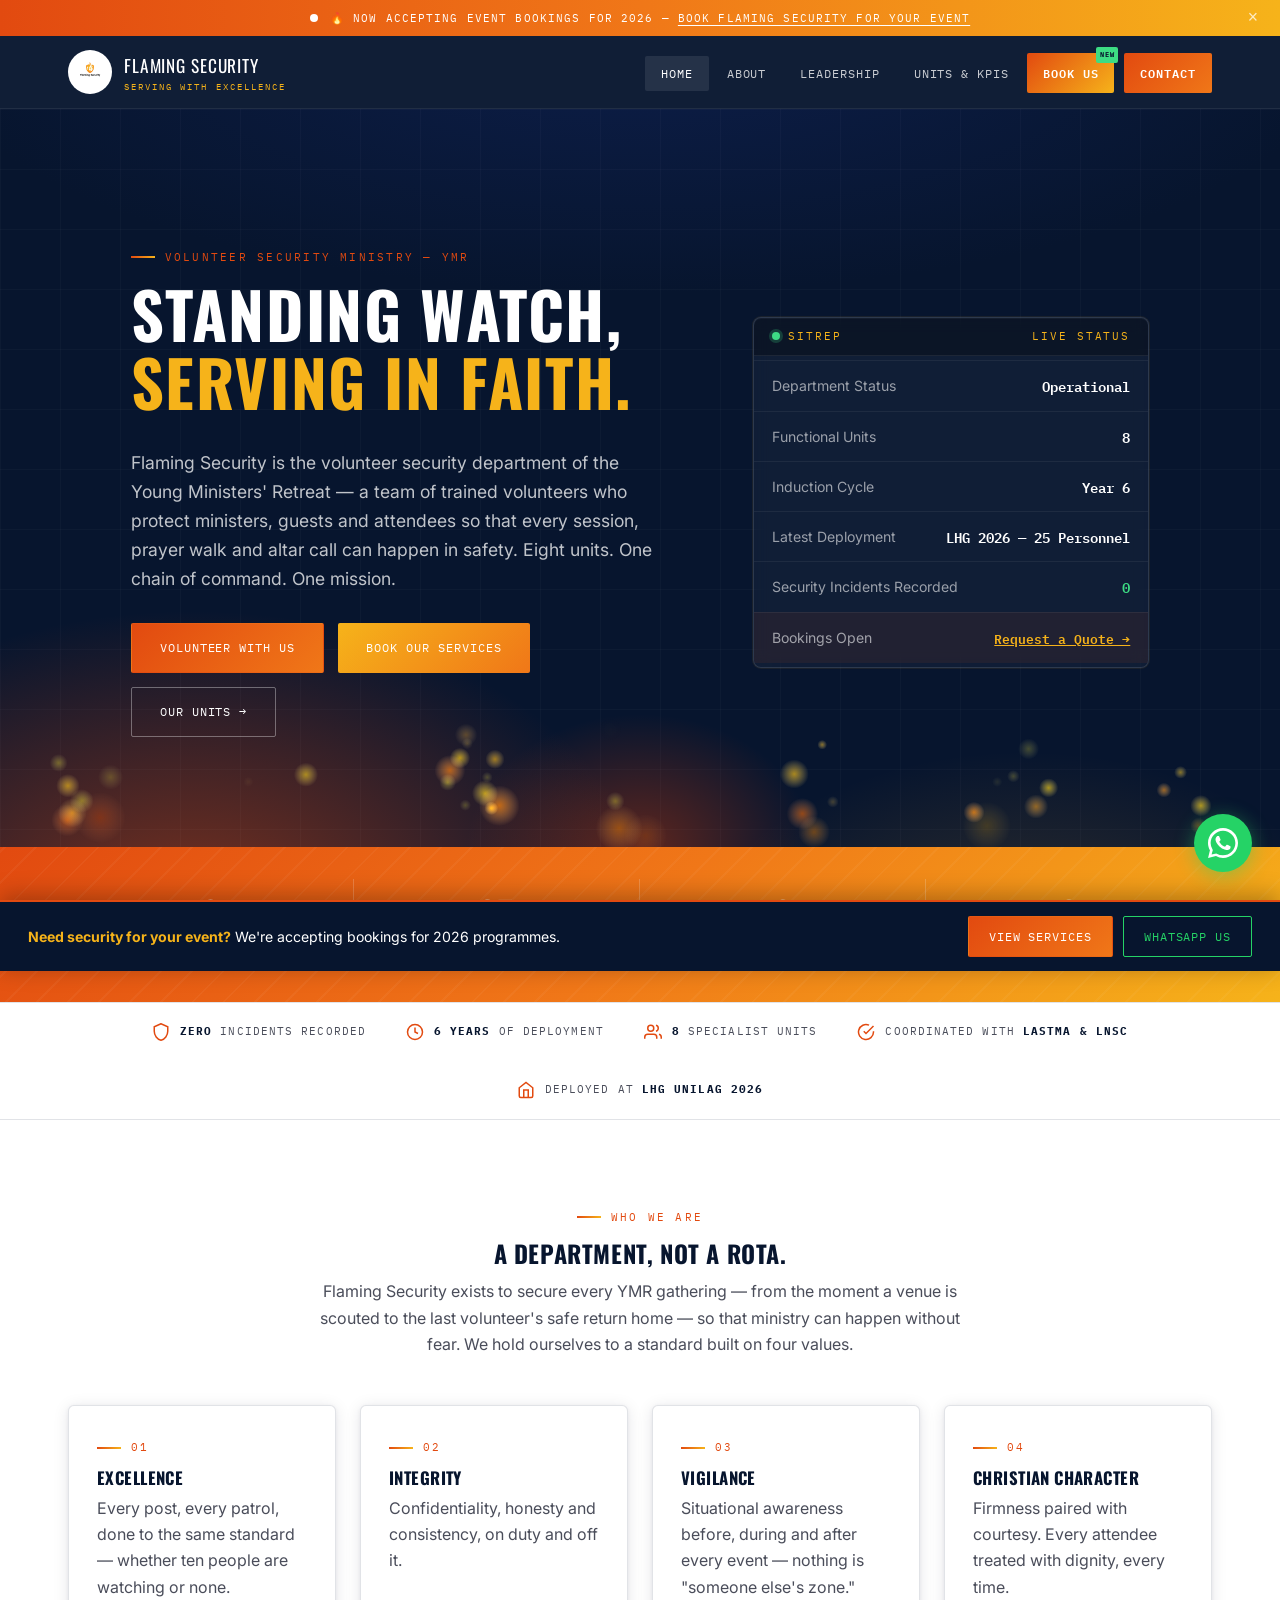
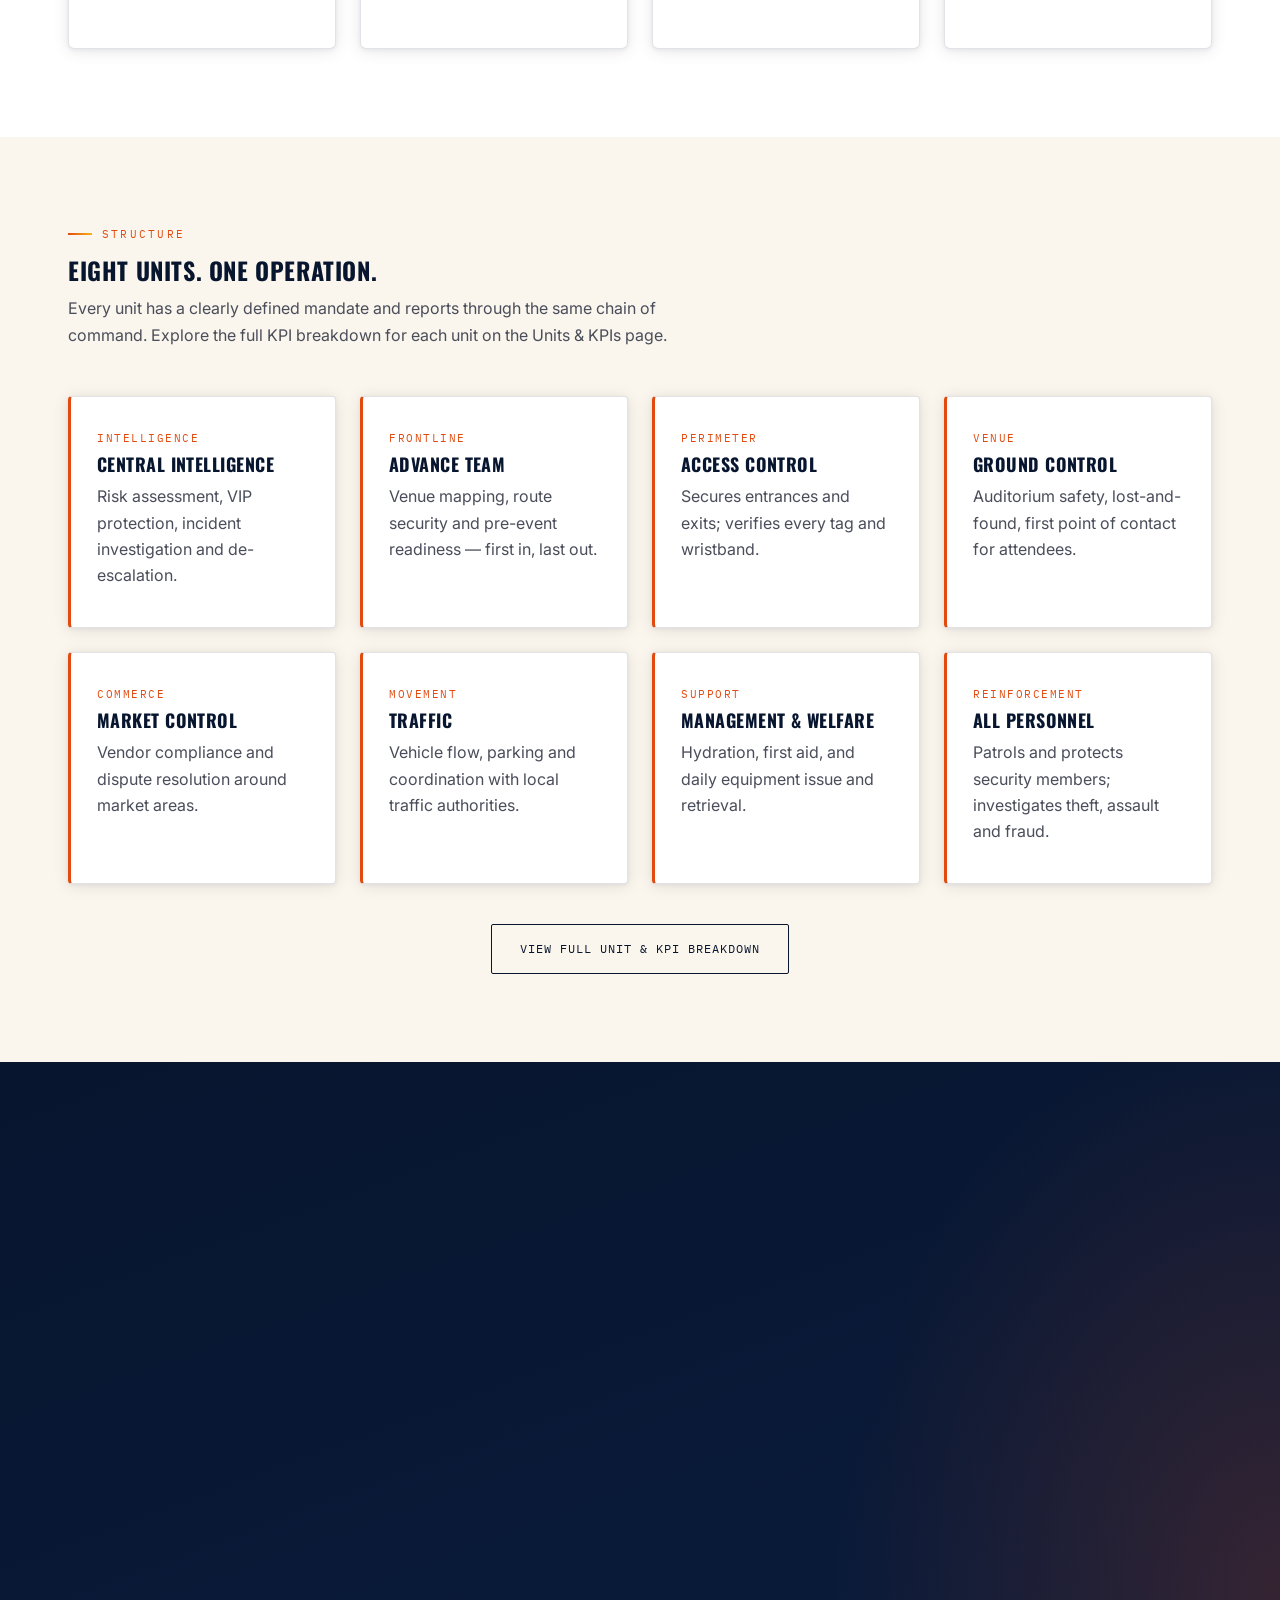
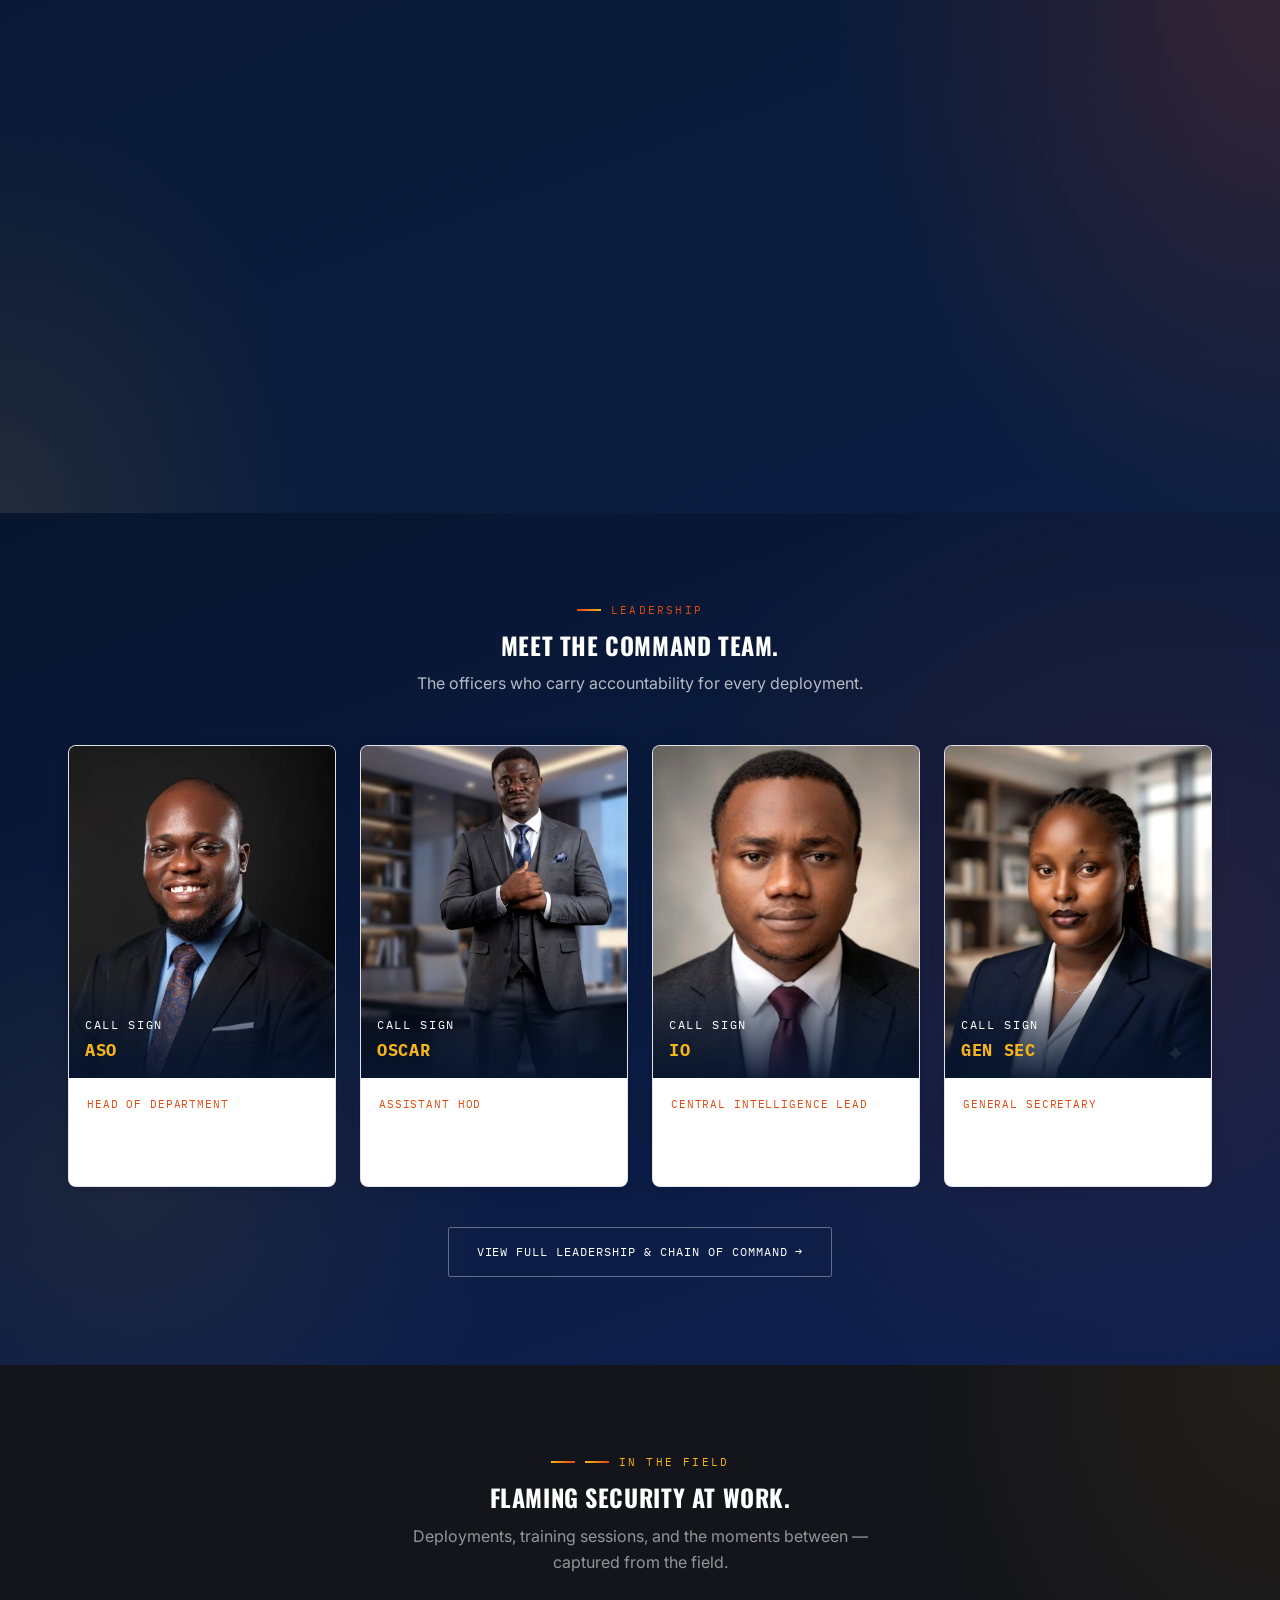
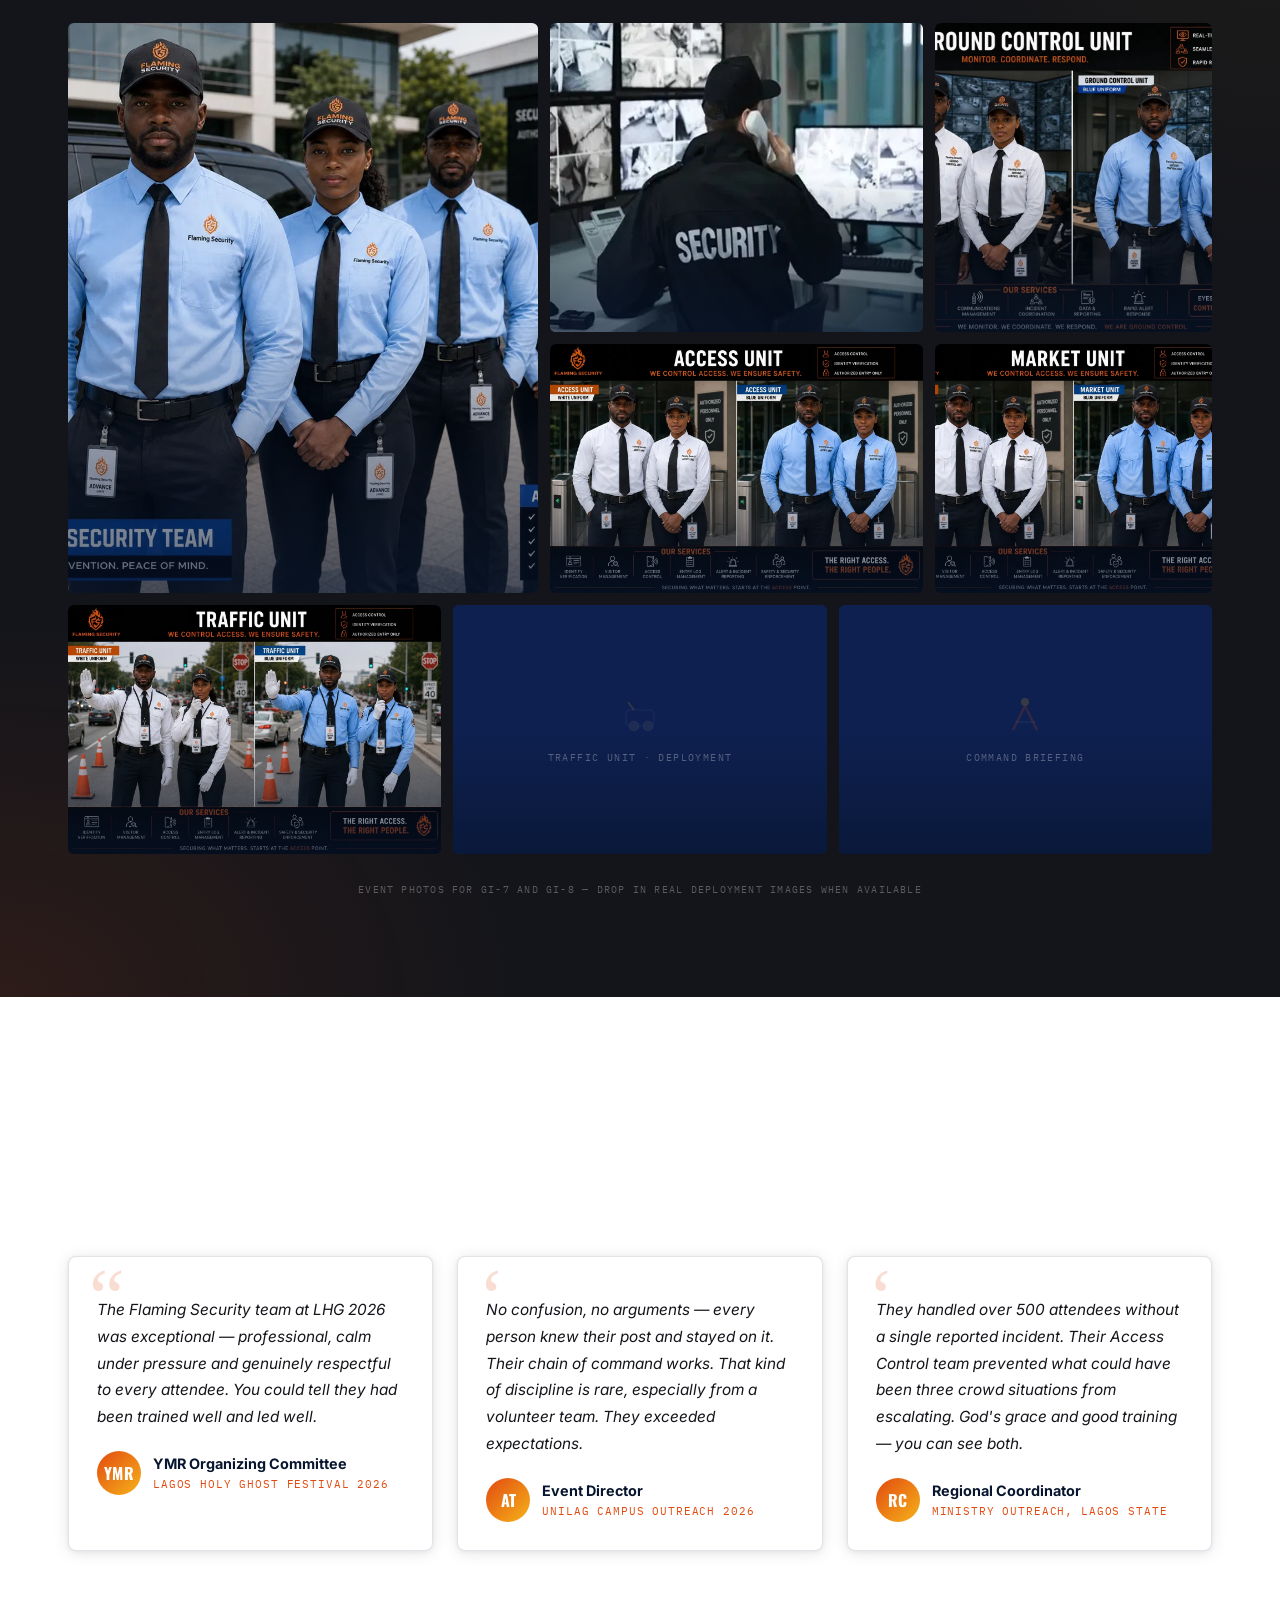
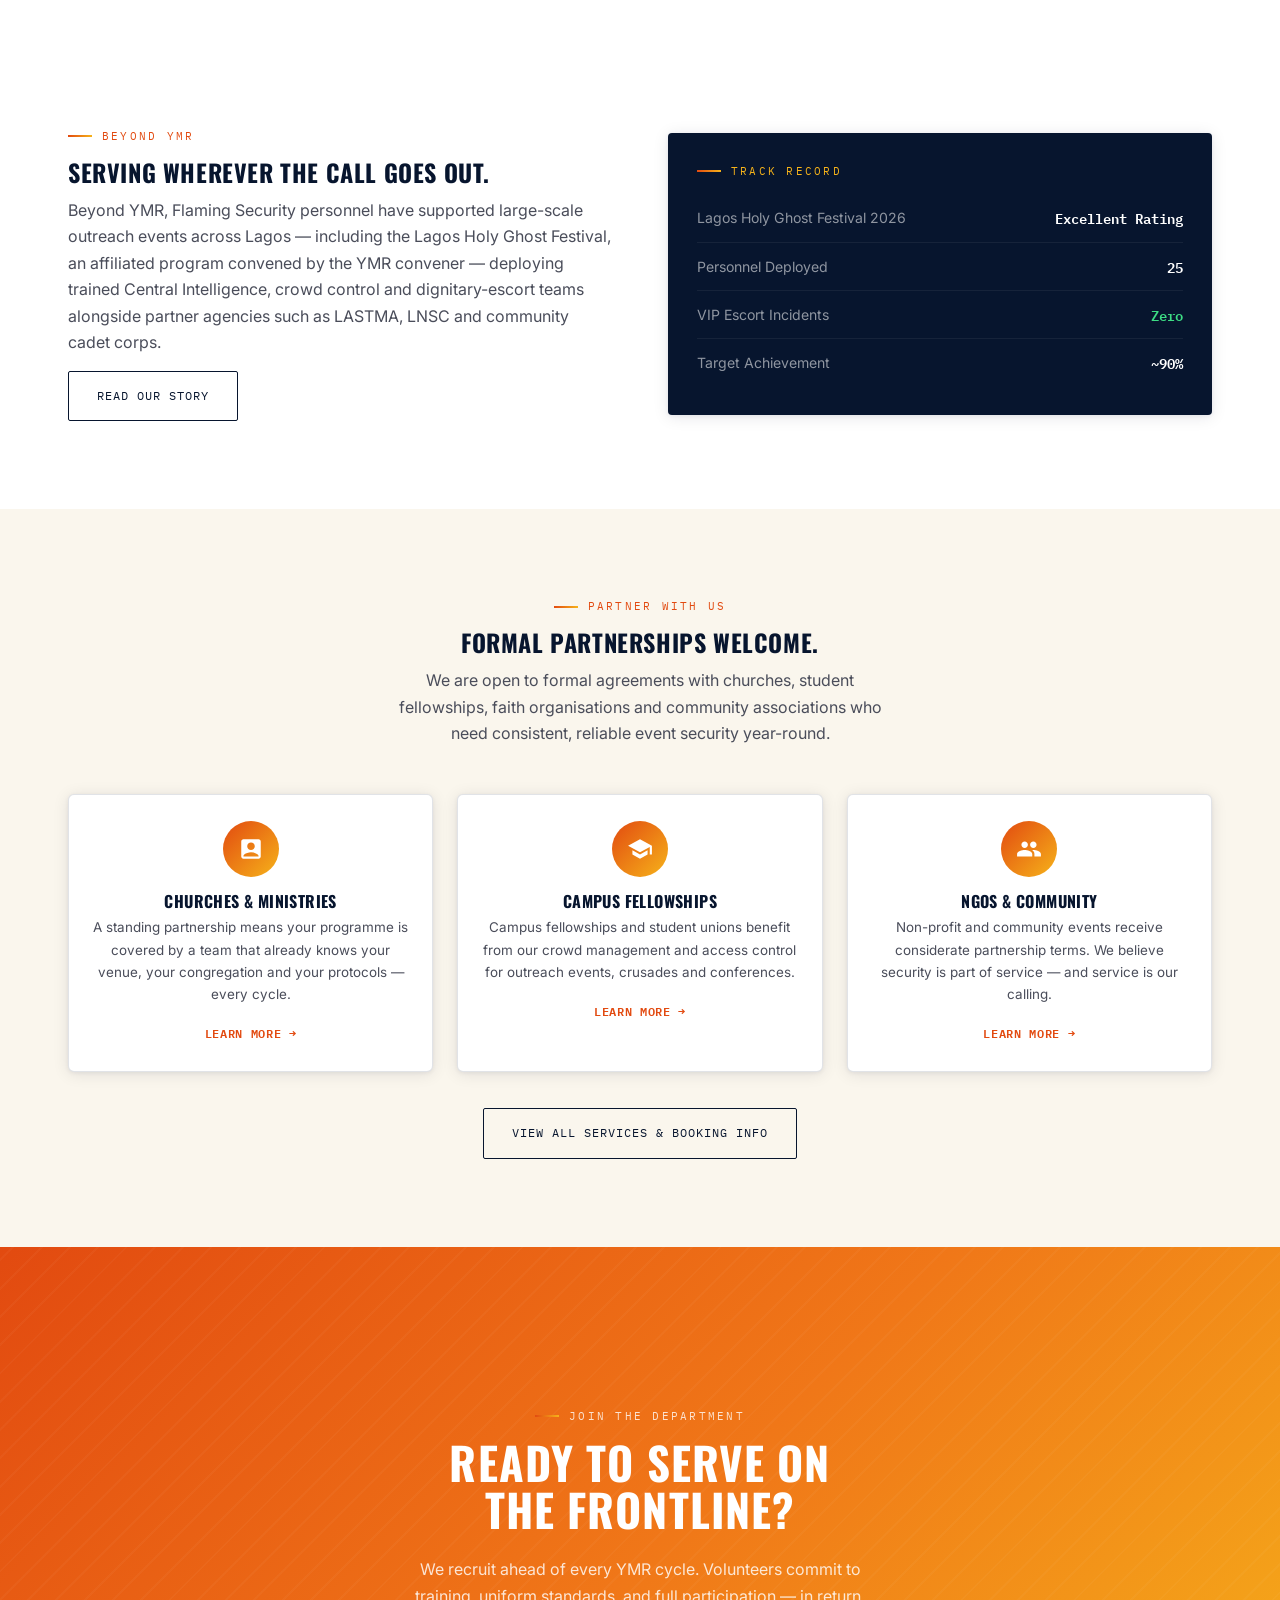
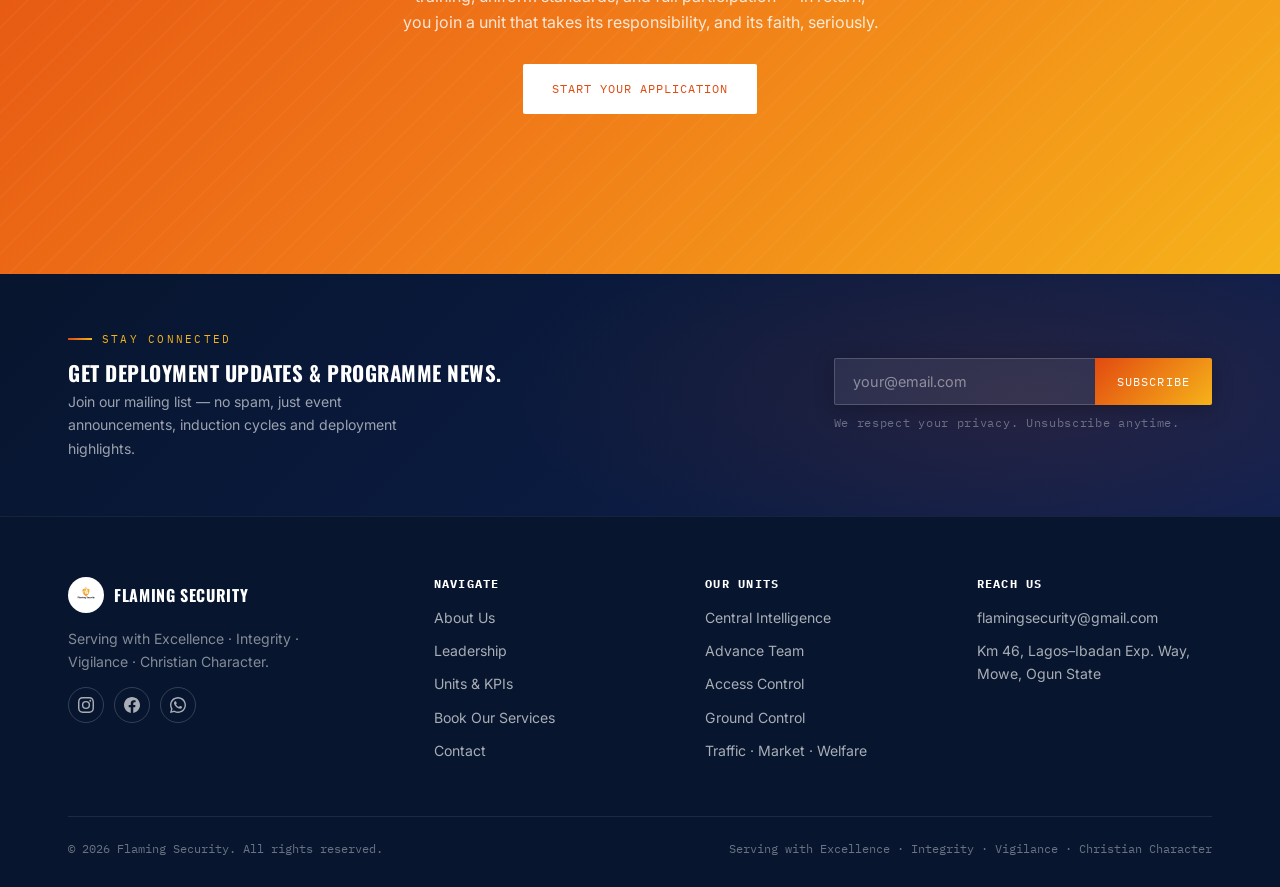
==== index.html @ bf780aa8 "first commit" ====
<!DOCTYPE html>
<html lang="en">
<head>
<meta charset="UTF-8">
<meta name="viewport" content="width=device-width, initial-scale=1.0">
<title>Flaming Security — Volunteer Security Ministry of YMR</title>
<meta name="description" content="Flaming Security is the volunteer security department of the Young Ministers' Retreat (YMR) — serving with excellence, integrity, vigilance and Christian character.">
<meta property="og:title" content="Flaming Security — Volunteer Security Ministry of YMR">
<meta property="og:description" content="Flaming Security is the volunteer security department of the Young Ministers' Retreat — trained, faith-grounded event security across Nigeria.">
<meta property="og:image" content="assets/logo.png">
<meta property="og:type" content="website">
<meta name="twitter:card" content="summary_large_image">
<meta name="twitter:title" content="Flaming Security — Volunteer Security Ministry of YMR">
<meta name="twitter:description" content="Flaming Security is the volunteer security department of the Young Ministers' Retreat — trained, faith-grounded event security across Nigeria.">
<link rel="icon" href="assets/logo.png">
<link rel="preconnect" href="https://fonts.googleapis.com">
<link href="https://fonts.googleapis.com/css2?family=Oswald:wght@500;600;700&family=Inter:wght@400;500;600;700&family=IBM+Plex+Mono:wght@500;600&display=swap" rel="stylesheet">
<link rel="stylesheet" href="css/style.css">
</head>
<body>

<!-- Announcement bar -->
<div class="announcement-bar" id="ann-bar">
  <span class="pulse-dot"></span>
  <span>🔥 Now accepting event bookings for 2026 — <a href="services.html">Book Flaming Security for your event</a></span>
  <button class="announcement-close" onclick="document.getElementById('ann-bar').style.display='none'" aria-label="Close">&times;</button>
</div>
<header class="site-header">
  <nav class="nav">
    <a href="index.html" class="brand">
      <img src="assets/logo.png" alt="Flaming Security logo">
      <span class="brand-text">Flaming Security<span>Serving with Excellence</span></span>
    </a>
    <button class="nav-toggle" aria-label="Toggle menu" aria-expanded="false">☰</button>
    <ul class="nav-links">
      <li><a href="index.html">Home</a></li>
      <li><a href="about.html">About</a></li>
      <li><a href="leadership.html">Leadership</a></li>
      <li><a href="units.html">Units &amp; KPIs</a></li>
      <li><a href="services.html" class="book-badge">Book Us</a></li>
      <li><a href="contact.html" class="cta">Contact</a></li>
    </ul>
  </nav>
</header>

<!-- ====== HERO ====== -->
<section class="hero">
  <canvas id="flame-canvas" style="position:absolute;bottom:0;left:0;width:100%;height:280px;z-index:2;pointer-events:none;"></canvas>
  <div class="container hero-grid" style="position:relative;z-index:3;">
    <div>
      <div class="eyebrow">Volunteer Security Ministry — YMR</div>
      <h1>Standing watch,<br><em>serving in faith.</em></h1>
      <p class="hero-lede">Flaming Security is the volunteer security department of the Young Ministers' Retreat — a team of trained volunteers who protect ministers, guests and attendees so that every session, prayer walk and altar call can happen in safety. Eight units. One chain of command. One mission.</p>
      <div class="hero-actions">
        <a href="contact.html" class="btn btn-primary">Volunteer With Us</a>
        <a href="services.html" class="btn" style="background:linear-gradient(135deg,var(--gold),var(--ember-2));color:#fff;border:none;">Book Our Services</a>
        <a href="units.html" class="btn btn-ghost">Our Units →</a>
      </div>
    </div>
    <div class="sitrep">
      <div class="sitrep-head"><span><span class="sitrep-dot"></span>SITREP</span><span>Live Status</span></div>
      <div class="sitrep-body">
        <div class="sitrep-row"><span class="lbl">Department Status</span><span class="val">Operational</span></div>
        <div class="sitrep-row"><span class="lbl">Functional Units</span><span class="val">8</span></div>
        <div class="sitrep-row"><span class="lbl">Induction Cycle</span><span class="val">Year 6</span></div>
        <div class="sitrep-row"><span class="lbl">Latest Deployment</span><span class="val">LHG 2026 — 25 Personnel</span></div>
        <div class="sitrep-row"><span class="lbl">Security Incidents Recorded</span><span class="val" style="color:#3ddc84;">0</span></div>
        <div class="sitrep-row" style="background:rgba(226,74,16,.08);"><span class="lbl">Bookings Open</span><span class="val"><a href="services.html" style="color:var(--gold);text-decoration:underline;font-size:.82rem;">Request a Quote →</a></span></div>
      </div>
    </div>
  </div>
</section>

<!-- ====== STAT STRIP ====== -->
<div class="stat-strip">
  <div class="container">
    <div class="stat-grid">
      <div class="stat-item">
        <div class="stat-num" data-target="8">0</div>
        <div class="stat-lbl">Operational Units</div>
      </div>
      <div class="stat-item">
        <div class="stat-num" data-target="25">0</div>
        <div class="stat-lbl">Last Deployment</div>
      </div>
      <div class="stat-item">
        <div class="stat-num" data-target="6">0</div>
        <div class="stat-lbl">Years of Training</div>
      </div>
      <div class="stat-item">
        <div class="stat-num" data-target="0">0</div>
        <div class="stat-lbl">Security Incidents</div>
      </div>
    </div>
  </div>
</div>
<!-- Trust bar -->
<div class="trust-bar">
  <div class="container">
    <div class="trust-items">
      <div class="trust-item"><svg width="18" height="18" viewBox="0 0 24 24" fill="none" stroke="currentColor" stroke-width="2"><path d="M12 1L3 5v6c0 5.55 3.84 10.74 9 12 5.16-1.26 9-6.45 9-12V5l-9-4z"/></svg><span><strong>Zero</strong> Incidents Recorded</span></div>
      <div class="trust-item"><svg width="18" height="18" viewBox="0 0 24 24" fill="none" stroke="currentColor" stroke-width="2"><circle cx="12" cy="12" r="10"/><path d="M12 6v6l4 2"/></svg><span><strong>6 Years</strong> of Deployment</span></div>
      <div class="trust-item"><svg width="18" height="18" viewBox="0 0 24 24" fill="none" stroke="currentColor" stroke-width="2"><path d="M17 21v-2a4 4 0 00-4-4H5a4 4 0 00-4 4v2"/><circle cx="9" cy="7" r="4"/><path d="M23 21v-2a4 4 0 00-3-3.87M16 3.13a4 4 0 010 7.75"/></svg><span><strong>8</strong> Specialist Units</span></div>
      <div class="trust-item"><svg width="18" height="18" viewBox="0 0 24 24" fill="none" stroke="currentColor" stroke-width="2"><path d="M22 11.08V12a10 10 0 11-5.93-9.14"/><polyline points="22 4 12 14.01 9 11.01"/></svg><span>Coordinated with <strong>LASTMA &amp; LNSC</strong></span></div>
      <div class="trust-item"><svg width="18" height="18" viewBox="0 0 24 24" fill="none" stroke="currentColor" stroke-width="2"><path d="M3 9l9-7 9 7v11a2 2 0 01-2 2H5a2 2 0 01-2-2z"/><polyline points="9 22 9 12 15 12 15 22"/></svg><span>Deployed at <strong>LHG UNILAG 2026</strong></span></div>
    </div>
  </div>
</div>


<!-- ====== WHO WE ARE ====== -->
<section class="section-alt">
  <div class="container">
    <div class="section-head center reveal">
      <div class="eyebrow" style="justify-content:center;">Who We Are</div>
      <h2>A department, not a rota.</h2>
      <p>Flaming Security exists to secure every YMR gathering — from the moment a venue is scouted to the last volunteer's safe return home — so that ministry can happen without fear. We hold ourselves to a standard built on four values.</p>
    </div>
    <div class="grid grid-4">
      <div class="value-card reveal">
        <div class="eyebrow" style="margin-bottom:12px;">01</div>
        <h3 style="font-size:1.05rem;">Excellence</h3>
        <p>Every post, every patrol, done to the same standard — whether ten people are watching or none.</p>
      </div>
      <div class="value-card reveal" style="transition-delay:.08s;">
        <div class="eyebrow" style="margin-bottom:12px;">02</div>
        <h3 style="font-size:1.05rem;">Integrity</h3>
        <p>Confidentiality, honesty and consistency, on duty and off it.</p>
      </div>
      <div class="value-card reveal" style="transition-delay:.16s;">
        <div class="eyebrow" style="margin-bottom:12px;">03</div>
        <h3 style="font-size:1.05rem;">Vigilance</h3>
        <p>Situational awareness before, during and after every event — nothing is "someone else's zone."</p>
      </div>
      <div class="value-card reveal" style="transition-delay:.24s;">
        <div class="eyebrow" style="margin-bottom:12px;">04</div>
        <h3 style="font-size:1.05rem;">Christian Character</h3>
        <p>Firmness paired with courtesy. Every attendee treated with dignity, every time.</p>
      </div>
    </div>
  </div>
</section>

<!-- ====== UNITS ====== -->
<section>
  <div class="container">
    <div class="section-head reveal">
      <div class="eyebrow">Structure</div>
      <h2>Eight units. One operation.</h2>
      <p>Every unit has a clearly defined mandate and reports through the same chain of command. Explore the full KPI breakdown for each unit on the Units &amp; KPIs page.</p>
    </div>
    <div class="grid grid-4">
      <div class="unit-card reveal"><span class="tag">Intelligence</span><h3>Central Intelligence</h3><p>Risk assessment, VIP protection, incident investigation and de-escalation.</p></div>
      <div class="unit-card reveal" style="transition-delay:.06s;"><span class="tag">Frontline</span><h3>Advance Team</h3><p>Venue mapping, route security and pre-event readiness — first in, last out.</p></div>
      <div class="unit-card reveal" style="transition-delay:.12s;"><span class="tag">Perimeter</span><h3>Access Control</h3><p>Secures entrances and exits; verifies every tag and wristband.</p></div>
      <div class="unit-card reveal" style="transition-delay:.18s;"><span class="tag">Venue</span><h3>Ground Control</h3><p>Auditorium safety, lost-and-found, first point of contact for attendees.</p></div>
      <div class="unit-card reveal" style="transition-delay:.24s;"><span class="tag">Commerce</span><h3>Market Control</h3><p>Vendor compliance and dispute resolution around market areas.</p></div>
      <div class="unit-card reveal" style="transition-delay:.30s;"><span class="tag">Movement</span><h3>Traffic</h3><p>Vehicle flow, parking and coordination with local traffic authorities.</p></div>
      <div class="unit-card reveal" style="transition-delay:.36s;"><span class="tag">Support</span><h3>Management &amp; Welfare</h3><p>Hydration, first aid, and daily equipment issue and retrieval.</p></div>
      <div class="unit-card reveal" style="transition-delay:.42s;"><span class="tag">Reinforcement</span><h3>All Personnel</h3><p>Patrols and protects security members; investigates theft, assault and fraud.</p></div>
    </div>
    <div class="text-center" style="margin-top:40px;">
      <a href="units.html" class="btn btn-outline-navy">View Full Unit &amp; KPI Breakdown</a>
    </div>
  </div>
</section>

<!-- ====== UNIFORM SHOWCASE ====== -->
<section class="uniform-showcase">
  <div class="container">
    <div class="section-head center reveal">
      <div class="eyebrow" style="justify-content:center;color:var(--gold);">
        <span style="display:flex;align-items:center;gap:10px;">
          <span style="width:24px;height:2px;background:linear-gradient(90deg,var(--gold),var(--ember));display:inline-block;"></span>
          Uniform Standard
        </span>
      </div>
      <h2 style="color:#fff;">Dressed for the post.</h2>
      <p style="color:rgba(255,255,255,.65);">Every Flaming Security volunteer on duty is identifiable, professional and ready. The uniform is not decoration — it is accountability made visible.</p>
    </div>
    <div class="uniform-grid">
      <div class="uniform-preview reveal">
        <div class="uniform-figure">
          <div class="uniform-badge">YMR 2026 Standard</div>
          <div style="width:100%;border-radius:10px;overflow:hidden;box-shadow:0 8px 40px rgba(0,0,0,.4);">
            <img src="assets/uniforms/uniform-guide.webp" 
                 alt="Flaming Security — All Unit Uniform Guide" 
                 style="width:100%;display:block;border-radius:10px;"
                 loading="eager">
          </div>
        </div>
      </div>
      <div class="reveal" style="transition-delay:.12s;">
        <div class="eyebrow" style="color:var(--gold);margin-bottom:8px;">
          <span style="display:flex;align-items:center;gap:10px;">
            <span style="width:24px;height:2px;background:linear-gradient(90deg,var(--gold),var(--ember));display:inline-block;"></span>
            Uniform Specification
          </span>
        </div>
        <h3 style="color:#fff;font-size:1.5rem;margin-bottom:20px;">2026 Deployment Standard</h3>
        <ul class="uniform-spec-list">
          <li><span class="skey">Shirt</span><span>Department-issued navy shirt with Flaming Security logo and unit designation</span></li>
          <li><span class="skey">Trousers</span><span>Navy cargo with gold side stripe — pressed and clean at every call-up</span></li>
          <li><span class="skey">Footwear</span><span>Black boots, polished — closed toe mandatory for all active posts</span></li>
          <li><span class="skey">ID Badge</span><span>Issued by Welfare Unit each deployment, worn on left chest at all times</span></li>
          <li><span class="skey">Patches</span><span>Unit designation on right shoulder; department crest on left</span></li>
          <li><span class="skey">Belt</span><span>Ember-orange service belt — worn at all times on active post</span></li>
          <li><span class="skey">Wristband</span><span>Colour-coded per deployment for zone identification</span></li>
        </ul>
        <div class="uniform-note">
          <strong style="color:var(--gold);">Uniform rule:</strong> Volunteers report in full clean uniform at least 20–30 minutes before call-up. Late arrivals or incorrect uniform result in exclusion from that session's service.
        </div>
      </div>
    </div>
  </div>
</section>

<!-- ====== LEADERSHIP ====== -->
<section class="section-navy">
  <div class="container">
    <div class="section-head center reveal">
      <div class="eyebrow" style="justify-content:center;">Leadership</div>
      <h2>Meet the command team.</h2>
      <p>The officers who carry accountability for every deployment.</p>
    </div>
    <div class="grid grid-4">
      <div class="duty-card reveal">
        <div class="duty-photo"><img src="assets/leaders/aso.jpg" alt="Portrait of the Head of Department" loading="lazy"><div class="callsign">Call Sign<b>ASO</b></div></div>
        <div class="duty-body"><span class="duty-role">Head of Department</span><h3>Aduragbemi Shobowale</h3><p style="font-size:.85rem;margin:0;">Also Access Control Unit Head</p></div>
      </div>
      <div class="duty-card reveal" style="transition-delay:.08s;">
        <div class="duty-photo"><img src="assets/leaders/oscar.jpg" alt="Portrait of the Assistant HOD" loading="lazy"><div class="callsign">Call Sign<b>OSCAR</b></div></div>
        <div class="duty-body"><span class="duty-role">Assistant HOD</span><h3>Olumide Odunaike</h3><p style="font-size:.85rem;margin:0;">Also Advance Team Unit Head</p></div>
      </div>
      <div class="duty-card reveal" style="transition-delay:.16s;">
        <div class="duty-photo"><img src="assets/leaders/io.jpg" alt="Portrait of the Central Intelligence Team Lead" loading="lazy"><div class="callsign">Call Sign<b>IO</b></div></div>
        <div class="duty-body"><span class="duty-role">Central Intelligence Lead</span><h3>Tobi Adeniyi</h3><p style="font-size:.85rem;margin:0;">Intelligence Officer</p></div>
      </div>
      <div class="duty-card reveal" style="transition-delay:.24s;">
        <div class="duty-photo"><img src="assets/leaders/gensec.jpg" alt="Portrait of the General Secretary" loading="lazy"><div class="callsign">Call Sign<b>GEN SEC</b></div></div>
        <div class="duty-body"><span class="duty-role">General Secretary</span><h3>Winner Uzoka</h3><p style="font-size:.85rem;margin:0;">Executive Assistant to the HOD</p></div>
      </div>
    </div>
    <div class="text-center" style="margin-top:40px;">
      <a href="leadership.html" class="btn btn-ghost">View Full Leadership &amp; Chain of Command →</a>
    </div>
  </div>
</section>

<!-- ====== GALLERY ====== -->
<section class="gallery-section">
  <div class="container">
    <div class="section-head center reveal">
      <div class="eyebrow" style="justify-content:center;color:var(--gold);">
        <span style="display:flex;align-items:center;gap:10px;">
          <span style="width:24px;height:2px;background:linear-gradient(90deg,var(--gold),var(--ember));display:inline-block;"></span>
          In the Field
        </span>
      </div>
      <h2>Flaming Security at work.</h2>
      <p style="color:rgba(255,255,255,.55);max-width:50ch;margin:0 auto;">Deployments, training sessions, and the moments between — captured from the field.</p>
    </div>
    <div class="gallery-grid">

      <!-- gi-1: hero shot — largest tile -->
      <div class="gallery-item gi-1">
        <div class="gallery-item-inner">
          <img src="assets/uniforms/advance-unit.webp" alt="Flaming Security Advance Team deployed" loading="lazy">
        </div>
        <div class="gallery-caption">Advance Security Team — Protection · Prevention · Peace of Mind</div>
      </div>

      <!-- gi-2 -->
      <div class="gallery-item gi-2">
        <div class="gallery-item-inner">
          <img src="assets/gallery/ops-room.webp" alt="Security Operations Room" loading="lazy">
        </div>
        <div class="gallery-caption">Security Operations · Command Room</div>
      </div>

      <!-- gi-3 -->
      <div class="gallery-item gi-3">
        <div class="gallery-item-inner">
          <img src="assets/uniforms/ground-control-unit.webp" alt="Ground Control Unit" loading="lazy">
        </div>
        <div class="gallery-caption">Ground Control Unit — Monitor · Coordinate · Respond</div>
      </div>

      <!-- gi-4 -->
      <div class="gallery-item gi-4">
        <div class="gallery-item-inner">
          <img src="assets/uniforms/access-unit.webp" alt="Access Control Unit" loading="lazy">
        </div>
        <div class="gallery-caption">Access Unit — The Right Access. The Right People.</div>
      </div>

      <!-- gi-5 -->
      <div class="gallery-item gi-5">
        <div class="gallery-item-inner">
          <img src="assets/uniforms/market-unit.webp" alt="Market Control Unit" loading="lazy">
        </div>
        <div class="gallery-caption">Market Unit — Securing What Matters</div>
      </div>

      <!-- gi-6 -->
      <div class="gallery-item gi-6">
        <div class="gallery-item-inner">
          <img src="assets/uniforms/traffic-unit.webp" alt="Traffic Control Unit" loading="lazy">
        </div>
        <div class="gallery-caption">Traffic Unit — Control · Coordination · Compliance</div>
      </div>

      <!-- gi-7 -->
      <div class="gallery-item gi-7">
        <div class="gallery-item-inner gallery-placeholder">
          <svg width="48" height="48" viewBox="0 0 48 48" fill="none" xmlns="http://www.w3.org/2000/svg">
            <rect x="10" y="18" width="28" height="16" rx="4" fill="rgba(14,32,80,0.7)" stroke="rgba(255,255,255,0.15)" stroke-width="1.2"/>
            <circle cx="18" cy="34" r="5" fill="rgba(74,77,90,0.8)" stroke="rgba(255,255,255,0.1)" stroke-width="1"/>
            <circle cx="32" cy="34" r="5" fill="rgba(74,77,90,0.8)" stroke="rgba(255,255,255,0.1)" stroke-width="1"/>
            <line x1="18" y1="18" x2="12" y2="10" stroke="rgba(246,179,26,0.5)" stroke-width="1.5"/>
          </svg>
          <div class="gallery-placeholder-label">Traffic Unit · Deployment</div>
        </div>
        <div class="gallery-caption">Traffic Unit · Vehicle Management</div>
      </div>

      <!-- gi-8 -->
      <div class="gallery-item gi-8">
        <div class="gallery-item-inner gallery-placeholder">
          <svg width="48" height="48" viewBox="0 0 48 48" fill="none" xmlns="http://www.w3.org/2000/svg">
            <path d="M12 38 L24 14 L36 38" stroke="rgba(226,74,16,0.5)" stroke-width="2.5" fill="none" stroke-linejoin="round"/>
            <circle cx="24" cy="10" r="4" fill="rgba(246,179,26,0.5)"/>
            <line x1="14" y1="30" x2="34" y2="30" stroke="rgba(255,255,255,0.18)" stroke-width="1.2"/>
          </svg>
          <div class="gallery-placeholder-label">Command Briefing</div>
        </div>
        <div class="gallery-caption">Command Briefing · Pre-deployment</div>
      </div>

    </div>
    <p class="text-center" style="color:rgba(255,255,255,.3);font-family:var(--mono);font-size:.64rem;letter-spacing:.12em;text-transform:uppercase;margin-top:28px;">
      Event photos for gi-7 and gi-8 — drop in real deployment images when available
    </p>
  </div>
</section>

<!-- ====== TESTIMONIALS ====== -->
<section class="section-alt">
  <div class="container">
    <div class="section-head center reveal">
      <div class="eyebrow" style="justify-content:center;">Social Proof</div>
      <h2>What people say about us.</h2>
      <p style="max-width:50ch;margin:0 auto;">From YMR leadership to partner organisations — here is what those who have seen us in action have to say.</p>
    </div>
    <div class="grid grid-3">
      <div class="testimonial-card reveal">
        <p class="testimonial-text">The Flaming Security team at LHG 2026 was exceptional — professional, calm under pressure and genuinely respectful to every attendee. You could tell they had been trained well and led well.</p>
        <div class="testimonial-author">
          <div class="testimonial-avatar">YMR</div>
          <div class="testimonial-meta">
            <div class="name">YMR Organizing Committee</div>
            <div class="org">Lagos Holy Ghost Festival 2026</div>
          </div>
        </div>
      </div>
      <div class="testimonial-card reveal" style="transition-delay:.08s;">
        <p class="testimonial-text">No confusion, no arguments — every person knew their post and stayed on it. Their chain of command works. That kind of discipline is rare, especially from a volunteer team. They exceeded expectations.</p>
        <div class="testimonial-author">
          <div class="testimonial-avatar">AT</div>
          <div class="testimonial-meta">
            <div class="name">Event Director</div>
            <div class="org">UNILAG Campus Outreach 2026</div>
          </div>
        </div>
      </div>
      <div class="testimonial-card reveal" style="transition-delay:.16s;">
        <p class="testimonial-text">They handled over 500 attendees without a single reported incident. Their Access Control team prevented what could have been three crowd situations from escalating. God's grace and good training — you can see both.</p>
        <div class="testimonial-author">
          <div class="testimonial-avatar">RC</div>
          <div class="testimonial-meta">
            <div class="name">Regional Coordinator</div>
            <div class="org">Ministry Outreach, Lagos State</div>
          </div>
        </div>
      </div>
    </div>
  </div>
</section>

<!-- ====== BEYOND YMR ====== -->
<section class="section-alt">
  <div class="container grid grid-2" style="align-items:center;gap:56px;">
    <div class="reveal">
      <div class="eyebrow">Beyond YMR</div>
      <h2>Serving wherever the call goes out.</h2>
      <p>Beyond YMR, Flaming Security personnel have supported large-scale outreach events across Lagos — including the Lagos Holy Ghost Festival, an affiliated program convened by the YMR convener — deploying trained Central Intelligence, crowd control and dignitary-escort teams alongside partner agencies such as LASTMA, LNSC and community cadet corps.</p>
      <a href="about.html" class="btn btn-outline-navy">Read Our Story</a>
    </div>
    <div class="card reveal" style="background:var(--navy);color:#fff;transition-delay:.1s;">
      <div class="eyebrow" style="color:var(--gold);">Track Record</div>
      <div class="sitrep-row" style="border-top:none;padding:12px 0;"><span class="lbl" style="color:rgba(255,255,255,.55);">Lagos Holy Ghost Festival 2026</span><span class="val">Excellent Rating</span></div>
      <div class="sitrep-row" style="padding:12px 0;"><span class="lbl" style="color:rgba(255,255,255,.55);">Personnel Deployed</span><span class="val">25</span></div>
      <div class="sitrep-row" style="padding:12px 0;"><span class="lbl" style="color:rgba(255,255,255,.55);">VIP Escort Incidents</span><span class="val" style="color:#3ddc84;">Zero</span></div>
      <div class="sitrep-row" style="padding:12px 0;"><span class="lbl" style="color:rgba(255,255,255,.55);">Target Achievement</span><span class="val">~90%</span></div>
    </div>
  </div>
</section>

<!-- ====== PARTNERSHIPS ====== -->
<section>
  <div class="container">
    <div class="section-head center reveal">
      <div class="eyebrow" style="justify-content:center;">Partner With Us</div>
      <h2>Formal partnerships welcome.</h2>
      <p style="max-width:50ch;margin:0 auto;">We are open to formal agreements with churches, student fellowships, faith organisations and community associations who need consistent, reliable event security year-round.</p>
    </div>
    <div class="grid grid-3" style="margin-top:40px;">
      <div class="partner-card reveal">
        <div class="partner-icon">
          <svg viewBox="0 0 24 24" fill="#fff"><path d="M19 3H5c-1.1 0-2 .9-2 2v14c0 1.1.9 2 2 2h14c1.1 0 2-.9 2-2V5c0-1.1-.9-2-2-2zm-7 3c1.93 0 3.5 1.57 3.5 3.5S13.93 13 12 13s-3.5-1.57-3.5-3.5S10.07 6 12 6zm7 13H5v-.23c0-.62.28-1.2.76-1.58C7.47 15.82 9.64 15 12 15s4.53.82 6.24 2.19c.48.38.76.97.76 1.58V19z"/></svg>
        </div>
        <h3 style="font-size:1rem;margin-bottom:6px;">Churches &amp; Ministries</h3>
        <p style="font-size:.84rem;margin-bottom:14px;">A standing partnership means your programme is covered by a team that already knows your venue, your congregation and your protocols — every cycle.</p>
        <a href="services.html" style="color:var(--ember);font-family:var(--mono);font-size:.72rem;letter-spacing:.06em;text-transform:uppercase;font-weight:600;">Learn More →</a>
      </div>
      <div class="partner-card reveal" style="transition-delay:.08s;">
        <div class="partner-icon">
          <svg viewBox="0 0 24 24" fill="#fff"><path d="M12 3L1 9l11 6 9-4.91V17h2V9L12 3zM5 13.18v4L12 21l7-3.82v-4L12 17l-7-3.82z"/></svg>
        </div>
        <h3 style="font-size:1rem;margin-bottom:6px;">Campus Fellowships</h3>
        <p style="font-size:.84rem;margin-bottom:14px;">Campus fellowships and student unions benefit from our crowd management and access control for outreach events, crusades and conferences.</p>
        <a href="services.html" style="color:var(--ember);font-family:var(--mono);font-size:.72rem;letter-spacing:.06em;text-transform:uppercase;font-weight:600;">Learn More →</a>
      </div>
      <div class="partner-card reveal" style="transition-delay:.16s;">
        <div class="partner-icon">
          <svg viewBox="0 0 24 24" fill="#fff"><path d="M16 11c1.66 0 2.99-1.34 2.99-3S17.66 5 16 5c-1.66 0-3 1.34-3 3s1.34 3 3 3zm-8 0c1.66 0 2.99-1.34 2.99-3S9.66 5 8 5C6.34 5 5 6.34 5 8s1.34 3 3 3zm0 2c-2.33 0-7 1.17-7 3.5V19h14v-2.5c0-2.33-4.67-3.5-7-3.5zm8 0c-.29 0-.62.02-.97.05 1.16.84 1.97 1.97 1.97 3.45V19h6v-2.5c0-2.33-4.67-3.5-7-3.5z"/></svg>
        </div>
        <h3 style="font-size:1rem;margin-bottom:6px;">NGOs &amp; Community</h3>
        <p style="font-size:.84rem;margin-bottom:14px;">Non-profit and community events receive considerate partnership terms. We believe security is part of service — and service is our calling.</p>
        <a href="services.html" style="color:var(--ember);font-family:var(--mono);font-size:.72rem;letter-spacing:.06em;text-transform:uppercase;font-weight:600;">Learn More →</a>
      </div>
    </div>
    <div class="text-center" style="margin-top:36px;">
      <a href="services.html" class="btn btn-outline-navy">View All Services &amp; Booking Info</a>
    </div>
  </div>
</section>

<!-- ====== JOIN CTA ====== -->
<section style="background:linear-gradient(135deg,var(--ember) 0%,var(--ember-2) 50%,var(--gold) 100%);position:relative;overflow:hidden;">
  <div style="position:absolute;inset:0;background:repeating-linear-gradient(-45deg,transparent,transparent 18px,rgba(255,255,255,.03) 18px,rgba(255,255,255,.03) 20px);pointer-events:none;"></div>
  <div class="container text-center" style="position:relative;z-index:1;">
    <div style="padding:72px 0;">
      <div class="eyebrow" style="justify-content:center;color:rgba(255,255,255,.8);">Join The Department</div>
      <h2 style="color:#fff;font-size:clamp(1.8rem,4vw,2.8rem);max-width:16ch;margin:0 auto .5em;">Ready to serve on the frontline?</h2>
      <p style="max-width:48ch;margin:0 auto 28px;color:rgba(255,255,255,.82);">We recruit ahead of every YMR cycle. Volunteers commit to training, uniform standards, and full participation — in return, you join a unit that takes its responsibility, and its faith, seriously.</p>
      <a href="contact.html" class="btn" style="background:#fff;color:var(--ember);border-color:transparent;">Start Your Application</a>
    </div>
  </div>
</section>


<!-- NEWSLETTER -->
<div class="newsletter-bar">
  <div class="container newsletter-inner">
    <div>
      <div class="eyebrow" style="color:var(--gold);">Stay Connected</div>
      <h3 style="color:#fff;font-size:1.3rem;margin:0;">Get deployment updates &amp; programme news.</h3>
      <p style="color:rgba(255,255,255,.6);font-size:.88rem;margin:6px 0 0;max-width:38ch;">Join our mailing list — no spam, just event announcements, induction cycles and deployment highlights.</p>
    </div>
    <div>
      <form class="newsletter-form" onsubmit="handleNewsletter(event)">
        <input type="email" class="newsletter-input" placeholder="your@email.com" required aria-label="Email address">
        <button type="submit" class="newsletter-btn">Subscribe</button>
      </form>
      <p style="color:rgba(255,255,255,.35);font-size:.72rem;margin:8px 0 0;font-family:var(--mono);letter-spacing:.06em;">We respect your privacy. Unsubscribe anytime.</p>
    </div>
  </div>
</div>

<footer>
  <div class="container">
    <div class="footer-grid">
      <div>
        <div class="footer-brand">
          <img src="assets/logo.png" alt="Flaming Security logo">
          <strong style="color:#fff;font-family:var(--display);text-transform:uppercase;letter-spacing:.04em;">Flaming Security</strong>
        </div>
        <p style="color:rgba(255,255,255,.5);font-size:.88rem;max-width:30ch;">Serving with Excellence · Integrity · Vigilance · Christian Character.</p>
        <div class="social-links">
          <a href="#" class="social-link" aria-label="Instagram"><svg viewBox="0 0 24 24"><path d="M12 2.163c3.204 0 3.584.012 4.85.07 3.252.148 4.771 1.691 4.919 4.919.058 1.265.069 1.645.069 4.849 0 3.205-.012 3.584-.069 4.849-.149 3.225-1.664 4.771-4.919 4.919-1.266.058-1.644.07-4.85.07-3.204 0-3.584-.012-4.849-.07-3.26-.149-4.771-1.699-4.919-4.92-.058-1.265-.07-1.644-.07-4.849 0-3.204.013-3.583.07-4.849.149-3.227 1.664-4.771 4.919-4.919 1.266-.057 1.645-.069 4.849-.069zM12 0C8.741 0 8.333.014 7.053.072 2.695.272.273 2.69.073 7.052.014 8.333 0 8.741 0 12c0 3.259.014 3.668.072 4.948.2 4.358 2.618 6.78 6.98 6.98C8.333 23.986 8.741 24 12 24c3.259 0 3.668-.014 4.948-.072 4.354-.2 6.782-2.618 6.979-6.98.059-1.28.073-1.689.073-4.948 0-3.259-.014-3.667-.072-4.947-.196-4.354-2.617-6.78-6.979-6.98C15.668.014 15.259 0 12 0zm0 5.838a6.162 6.162 0 100 12.324 6.162 6.162 0 000-12.324zM12 16a4 4 0 110-8 4 4 0 010 8zm6.406-11.845a1.44 1.44 0 100 2.881 1.44 1.44 0 000-2.881z"/></svg></a>
          <a href="#" class="social-link" aria-label="Facebook"><svg viewBox="0 0 24 24"><path d="M24 12.073c0-6.627-5.373-12-12-12s-12 5.373-12 12c0 5.99 4.388 10.954 10.125 11.854v-8.385H7.078v-3.47h3.047V9.43c0-3.007 1.792-4.669 4.533-4.669 1.312 0 2.686.235 2.686.235v2.953H15.83c-1.491 0-1.956.925-1.956 1.874v2.25h3.328l-.532 3.47h-2.796v8.385C19.612 23.027 24 18.062 24 12.073z"/></svg></a>
          <a href="https://wa.me/2349068549539" class="social-link" aria-label="WhatsApp" target="_blank" rel="noopener"><svg viewBox="0 0 24 24"><path d="M17.472 14.382c-.297-.149-1.758-.867-2.03-.967-.273-.099-.471-.148-.67.15-.197.297-.767.966-.94 1.164-.173.199-.347.223-.644.075-.297-.15-1.255-.463-2.39-1.475-.883-.788-1.48-1.761-1.653-2.059-.173-.297-.018-.458.13-.606.134-.133.298-.347.446-.52.149-.174.198-.298.298-.497.099-.198.05-.371-.025-.52-.075-.149-.669-1.612-.916-2.207-.242-.579-.487-.5-.669-.51-.173-.008-.371-.01-.57-.01-.198 0-.52.074-.792.372-.272.297-1.04 1.016-1.04 2.479 0 1.462 1.065 2.875 1.213 3.074.149.198 2.096 3.2 5.077 4.487.709.306 1.262.489 1.694.625.712.227 1.36.195 1.871.118.571-.085 1.758-.719 2.006-1.413.248-.694.248-1.289.173-1.413-.074-.124-.272-.198-.57-.347zM12 0C5.373 0 0 5.373 0 12c0 2.138.566 4.14 1.546 5.877L.057 23.997l6.305-1.654A11.954 11.954 0 0012 24c6.627 0 12-5.373 12-12S18.627 0 12 0zm0 21.894a9.878 9.878 0 01-5.034-1.374l-.36-.214-3.742.981.999-3.648-.235-.374A9.846 9.846 0 012.106 12C2.106 6.58 6.58 2.106 12 2.106S21.894 6.58 21.894 12 17.42 21.894 12 21.894z"/></svg></a>
        </div>
      </div>
      <div>
        <h4>Navigate</h4>
        <ul>
          <li><a href="about.html">About Us</a></li>
          <li><a href="leadership.html">Leadership</a></li>
          <li><a href="units.html">Units &amp; KPIs</a></li>
          <li><a href="services.html">Book Our Services</a></li>
          <li><a href="contact.html">Contact</a></li>
        </ul>
      </div>
      <div>
        <h4>Our Units</h4>
        <ul>
          <li>Central Intelligence</li>
          <li>Advance Team</li>
          <li>Access Control</li>
          <li>Ground Control</li>
          <li>Traffic · Market · Welfare</li>
        </ul>
      </div>
      <div>
        <h4>Reach Us</h4>
        <ul>
          <li><a href="mailto:flamingsecurity@gmail.com">flamingsecurity@gmail.com</a></li>
          <li>Km 46, Lagos–Ibadan Exp. Way, Mowe, Ogun State</li>
        </ul>
      </div>
    </div>
    <div class="footer-bottom">
      <span>© <span id="year"></span> Flaming Security. All rights reserved.</span>
      <span>Serving with Excellence · Integrity · Vigilance · Christian Character</span>
    </div>
  </div>
</footer>

<!-- WhatsApp Float -->
<a href="https://wa.me/2349068549539?text=Hello%20Flaming%20Security%2C%20I'd%20like%20to%20enquire%20about%20your%20services." class="wa-float" target="_blank" rel="noopener" aria-label="Chat on WhatsApp">
  <svg viewBox="0 0 24 24" fill="#fff"><path d="M17.472 14.382c-.297-.149-1.758-.867-2.03-.967-.273-.099-.471-.148-.67.15-.197.297-.767.966-.94 1.164-.173.199-.347.223-.644.075-.297-.15-1.255-.463-2.39-1.475-.883-.788-1.48-1.761-1.653-2.059-.173-.297-.018-.458.13-.606.134-.133.298-.347.446-.52.149-.174.198-.298.298-.497.099-.198.05-.371-.025-.52-.075-.149-.669-1.612-.916-2.207-.242-.579-.487-.5-.669-.51-.173-.008-.371-.01-.57-.01-.198 0-.52.074-.792.372-.272.297-1.04 1.016-1.04 2.479 0 1.462 1.065 2.875 1.213 3.074.149.198 2.096 3.2 5.077 4.487.709.306 1.262.489 1.694.625.712.227 1.36.195 1.871.118.571-.085 1.758-.719 2.006-1.413.248-.694.248-1.289.173-1.413-.074-.124-.272-.198-.57-.347zM12 0C5.373 0 0 5.373 0 12c0 2.138.566 4.14 1.546 5.877L.057 23.997l6.305-1.654A11.954 11.954 0 0012 24c6.627 0 12-5.373 12-12S18.627 0 12 0zm0 21.894a9.878 9.878 0 01-5.034-1.374l-.36-.214-3.742.981.999-3.648-.235-.374A9.846 9.846 0 012.106 12C2.106 6.58 6.58 2.106 12 2.106S21.894 6.58 21.894 12 17.42 21.894 12 21.894z"/></svg>
</a>


<script>
function handleNewsletter(e){
  e.preventDefault();
  var email = e.target.querySelector('input').value;
  window.location.href = 'mailto:flamingsecurity@gmail.com?subject=Newsletter%20Subscription&body=Please%20add%20me%20to%20your%20mailing%20list%3A%20' + encodeURIComponent(email);
}
</script>

<!-- Sticky Booking Bar -->
<div class="sticky-book" id="sticky-book">
  <div class="sticky-book-text">
    <strong>Need security for your event?</strong> We're accepting bookings for 2026 programmes.
  </div>
  <div class="sticky-book-actions">
    <a href="services.html" class="btn btn-primary" style="padding:10px 20px;font-size:.72rem;">View Services</a>
    <a href="https://wa.me/2349068549539?text=Hello%2C%20I'd%20like%20to%20book%20Flaming%20Security." target="_blank" rel="noopener" class="btn btn-ghost" style="padding:10px 20px;font-size:.72rem;color:#25D366;border-color:#25D366;">WhatsApp Us</a>
  </div>
</div>

<!-- Back to Top -->
<button class="back-top" id="back-top" aria-label="Back to top" onclick="window.scrollTo({top:0,behavior:'smooth'})">
  <svg viewBox="0 0 24 24"><path d="M12 4l-8 8h5v8h6v-8h5z"/></svg>
</button>

<!-- Mobile Bottom Nav -->
<nav class="mobile-bottom-nav" aria-label="Mobile navigation">
  <a href="index.html">
    <svg viewBox="0 0 24 24"><path d="M10 20v-6h4v6h5v-8h3L12 3 2 12h3v8z"/></svg>Home
  </a>
  <a href="about.html">
    <svg viewBox="0 0 24 24"><path d="M12 2C6.48 2 2 6.48 2 12s4.48 10 10 10 10-4.48 10-10S17.52 2 12 2zm1 15h-2v-6h2v6zm0-8h-2V7h2v2z"/></svg>About
  </a>
  <a href="services.html" class="book-now">
    <svg viewBox="0 0 24 24"><path d="M12 1L3 5v6c0 5.55 3.84 10.74 9 12 5.16-1.26 9-6.45 9-12V5l-9-4z"/></svg>Book Us
  </a>
  <a href="leadership.html">
    <svg viewBox="0 0 24 24"><path d="M16 11c1.66 0 2.99-1.34 2.99-3S17.66 5 16 5c-1.66 0-3 1.34-3 3s1.34 3 3 3zm-8 0c1.66 0 2.99-1.34 2.99-3S9.66 5 8 5C6.34 5 5 6.34 5 8s1.34 3 3 3zm0 2c-2.33 0-7 1.17-7 3.5V19h14v-2.5c0-2.33-4.67-3.5-7-3.5zm8 0c-.29 0-.62.02-.97.05 1.16.84 1.97 1.97 1.97 3.45V19h6v-2.5c0-2.33-4.67-3.5-7-3.5z"/></svg>Team
  </a>
  <a href="contact.html">
    <svg viewBox="0 0 24 24"><path d="M20 4H4c-1.1 0-2 .9-2 2v12c0 1.1.9 2 2 2h16c1.1 0 2-.9 2-2V6c0-1.1-.9-2-2-2zm0 4l-8 5-8-5V6l8 5 8-5v2z"/></svg>Contact
  </a>
</nav>

<script>
// Sticky bar + back to top
(function(){
  var sticky = document.getElementById('sticky-book');
  var backTop = document.getElementById('back-top');
  var triggered = false;
  window.addEventListener('scroll', function(){
    var y = window.scrollY;
    if(y > 600 && !triggered){ sticky.classList.add('visible'); triggered = true; }
    if(y < 400 && triggered){ sticky.classList.remove('visible'); triggered = false; }
    backTop && (y > 400 ? backTop.classList.add('visible') : backTop.classList.remove('visible'));
  });
  // Active mobile nav
  var here = location.pathname.split('/').pop() || 'index.html';
  document.querySelectorAll('.mobile-bottom-nav a').forEach(function(a){
    if(a.getAttribute('href') === here) a.classList.add('active');
  });
})();
function handleNewsletter(e){
  e.preventDefault();
  var email = e.target.querySelector('input').value;
  window.location.href = 'mailto:flamingsecurity@gmail.com?subject=Newsletter%20Subscription&body=Please%20add%20me%3A%20' + encodeURIComponent(email);
}
</script>

<script src="js/main.js"></script>
</body>
</html>
---- css/style.css ----
/* ============================================================
   FLAMING SECURITY — v2 Design System
   Deep command-navy · ember flame · gold core
   Upgraded: animated flame, richer depth, gallery, uniform
   ============================================================ */
:root{
  --navy:        #07152E;
  --navy-2:      #0E2050;
  --navy-soft:   #162B6A;
  --ember:       #E24A10;
  --ember-2:     #F07718;
  --ember-3:     #F9A825;
  --gold:        #F6B31A;
  --gold-pale:   #FDE68A;
  --cream:       #FAF6ED;
  --paper:       #FFFFFF;
  --ink:         #14151A;
  --ink-soft:    #4A4D5A;
  --line:        rgba(10,27,61,0.12);
  --line-soft:   rgba(10,27,61,0.07);
  --flame-1:     #FF4500;
  --flame-2:     #FF8C00;
  --flame-3:     #FFC200;

  --display: 'Oswald', 'Arial Narrow', sans-serif;
  --body:    'Inter', -apple-system, sans-serif;
  --mono:    'IBM Plex Mono', ui-monospace, monospace;

  --max: 1200px;
  --radius: 4px;
  --shadow-card: 0 2px 16px rgba(7,21,46,.10), 0 1px 4px rgba(7,21,46,.06);
  --shadow-lift: 0 8px 32px rgba(7,21,46,.18), 0 2px 8px rgba(7,21,46,.10);
}

*{box-sizing:border-box;}
html{scroll-behavior:smooth;}
body{
  margin:0;
  font-family:var(--body);
  color:var(--ink);
  background:var(--cream);
  line-height:1.65;
  -webkit-font-smoothing:antialiased;
}
img{max-width:100%;display:block;}
a{color:inherit;text-decoration:none;}
h1,h2,h3,h4{
  font-family:var(--display);
  text-transform:uppercase;
  letter-spacing:0.025em;
  line-height:1.06;
  margin:0 0 .5em;
  color:var(--navy);
}
p{margin:0 0 1em;color:var(--ink-soft);}
.container{max-width:var(--max);margin:0 auto;padding:0 28px;}
.eyebrow{
  font-family:var(--mono);
  font-size:.7rem;
  letter-spacing:.2em;
  text-transform:uppercase;
  color:var(--ember);
  display:flex;align-items:center;gap:10px;
  margin-bottom:14px;
}
.eyebrow::before{
  content:"";
  width:24px;height:2px;
  background:linear-gradient(90deg, var(--ember), var(--gold));
  display:inline-block;flex:0 0 auto;
}
:focus-visible{outline:3px solid var(--gold);outline-offset:2px;}
@media (prefers-reduced-motion: reduce){
  *{animation:none !important;transition:none !important;}
}

/* ===== FLAME ANIMATIONS ===== */
@keyframes flicker{
  0%,100%{transform:scaleY(1) scaleX(1);opacity:1;}
  25%{transform:scaleY(1.04) scaleX(.97);opacity:.95;}
  50%{transform:scaleY(.97) scaleX(1.02);opacity:1;}
  75%{transform:scaleY(1.06) scaleX(.98);opacity:.92;}
}
@keyframes flame-rise{
  0%{transform:translateY(0) scaleX(1);opacity:.8;}
  50%{transform:translateY(-12px) scaleX(.93);opacity:.5;}
  100%{transform:translateY(-24px) scaleX(.85);opacity:0;}
}
@keyframes glow-pulse{
  0%,100%{box-shadow:0 0 32px rgba(226,74,16,.45),0 0 64px rgba(246,179,26,.18);}
  50%{box-shadow:0 0 48px rgba(226,74,16,.7),0 0 96px rgba(246,179,26,.28);}
}
@keyframes scanline{
  0%{transform:translateY(-100%);}
  100%{transform:translateY(100vh);}
}
@keyframes fade-up{
  from{opacity:0;transform:translateY(24px);}
  to{opacity:1;transform:translateY(0);}
}
@keyframes slide-in-left{
  from{opacity:0;transform:translateX(-32px);}
  to{opacity:1;transform:translateX(0);}
}
@keyframes counter-glow{
  0%,100%{text-shadow:0 0 16px rgba(246,179,26,.4);}
  50%{text-shadow:0 0 32px rgba(246,179,26,.8), 0 0 48px rgba(226,74,16,.4);}
}

/* ===== HEADER / NAV ===== */
.site-header{
  position:sticky;top:0;z-index:200;
  background:rgba(7,21,46,.96);
  backdrop-filter:blur(12px);-webkit-backdrop-filter:blur(12px);
  border-bottom:1px solid rgba(255,255,255,.07);
}
.nav{
  display:flex;align-items:center;justify-content:space-between;
  padding:14px 28px;max-width:var(--max);margin:0 auto;
}
.brand{display:flex;align-items:center;gap:12px;}
.brand img{
  width:44px;height:44px;border-radius:50%;
  background:#fff;padding:3px;
  transition:transform .2s;
}
.brand:hover img{transform:scale(1.06);}
.brand-text{
  font-family:var(--display);color:#fff;
  font-size:1.08rem;letter-spacing:.05em;text-transform:uppercase;
}
.brand-text span{display:block;font-family:var(--mono);
  font-size:.58rem;color:var(--gold);letter-spacing:.22em;text-transform:uppercase;
}
.nav-links{display:flex;gap:2px;list-style:none;margin:0;padding:0;align-items:center;}
.nav-links a{
  color:rgba(255,255,255,.78);font-family:var(--mono);font-size:.73rem;
  letter-spacing:.08em;text-transform:uppercase;padding:10px 16px;
  border-radius:2px;transition:color .15s, background .15s;
}
.nav-links a:hover,.nav-links a.active{color:#fff;background:rgba(255,255,255,.09);}
.nav-links a.cta{
  background:linear-gradient(135deg,var(--ember),var(--ember-2));
  color:#fff;font-weight:600;margin-left:8px;
}
.nav-links a.cta:hover{background:linear-gradient(135deg,var(--ember-2),var(--gold));}
.nav-toggle{display:none;background:none;border:0;color:#fff;font-size:1.6rem;cursor:pointer;}

@media (max-width:860px){
  .nav-toggle{display:block;}
  .nav-links{
    position:absolute;top:100%;left:0;right:0;
    background:rgba(7,21,46,.98);
    flex-direction:column;align-items:stretch;padding:8px;gap:4px;
    display:none;border-top:1px solid rgba(255,255,255,.08);
    backdrop-filter:blur(12px);
  }
  .nav-links.open{display:flex;}
  .nav-links a{padding:14px 12px;}
}

/* ===== BUTTONS ===== */
.btn{
  display:inline-flex;align-items:center;gap:8px;
  font-family:var(--mono);font-size:.76rem;letter-spacing:.08em;
  text-transform:uppercase;padding:14px 28px;border-radius:2px;
  border:1px solid transparent;cursor:pointer;
  transition:transform .15s, background .15s, box-shadow .15s;
}
.btn-primary{
  background:linear-gradient(135deg,var(--ember) 0%, var(--ember-2) 100%);
  color:#fff;
}
.btn-primary:hover{
  background:linear-gradient(135deg,var(--ember-2) 0%,var(--gold) 100%);
  transform:translateY(-2px);
  box-shadow:0 8px 24px rgba(226,74,16,.35);
}
.btn-ghost{border-color:rgba(255,255,255,.35);color:#fff;}
.btn-ghost:hover{background:rgba(255,255,255,.1);transform:translateY(-1px);}
.btn-outline-navy{border-color:var(--navy);color:var(--navy);}
.btn-outline-navy:hover{background:var(--navy);color:#fff;transform:translateY(-1px);}

/* ===== HERO — FULL FLAME TREATMENT ===== */
.hero{
  position:relative;
  background:var(--navy);
  color:#fff;
  padding:100px 0 72px;
  overflow:hidden;
  min-height:82vh;
  display:flex;align-items:center;
}

/* Deep layered background */
.hero::before{
  content:"";
  position:absolute;inset:0;
  background:
    radial-gradient(ellipse 60% 70% at 15% 110%, rgba(226,74,16,.55) 0%, transparent 60%),
    radial-gradient(ellipse 50% 60% at 80% 120%, rgba(249,168,37,.22) 0%, transparent 55%),
    radial-gradient(ellipse 30% 40% at 50% 100%, rgba(255,69,0,.35) 0%, transparent 45%),
    radial-gradient(ellipse 80% 50% at 50% -10%, rgba(14,32,80,.8) 0%, transparent 70%);
  z-index:0;
}

/* Grid texture overlay */
.hero::after{
  content:"";
  position:absolute;inset:0;
  background-image:
    linear-gradient(rgba(255,255,255,.025) 1px, transparent 1px),
    linear-gradient(90deg, rgba(255,255,255,.025) 1px, transparent 1px);
  background-size:60px 60px;
  z-index:1;
  pointer-events:none;
}

.hero .container{position:relative;z-index:3;}
.hero-grid{display:grid;grid-template-columns:1.2fr .85fr;gap:64px;align-items:center;}
@media (max-width:920px){.hero-grid{grid-template-columns:1fr;gap:40px;}}

.hero h1{
  color:#fff;
  font-size:clamp(2.4rem,5.5vw,4rem);
  animation:fade-up .7s ease both;
}
.hero h1 em{font-style:normal;color:var(--gold);}
.hero .eyebrow{animation:slide-in-left .6s ease both;}
.hero-lede{
  color:rgba(255,255,255,.75);
  font-size:1.1rem;max-width:48ch;
  animation:fade-up .8s .12s ease both;
}
.hero-actions{
  display:flex;gap:14px;margin-top:30px;flex-wrap:wrap;
  animation:fade-up .8s .22s ease both;
}

/* Flame particle canvas area */
.flame-stage{
  position:absolute;
  bottom:0;left:0;right:0;
  height:260px;
  z-index:2;
  pointer-events:none;
  overflow:hidden;
}
.flame-col{
  position:absolute;
  bottom:0;
  display:flex;flex-direction:column;align-items:center;
  animation:flicker 2.4s ease-in-out infinite;
}
.flame-tip{
  width:0;height:0;
  border-left:solid transparent;
  border-right:solid transparent;
  border-bottom:solid;
  filter:blur(1px);
  animation:flame-rise 1.8s ease-out infinite;
}

/* SITREP */
.sitrep{
  border:1px solid rgba(255,255,255,.12);
  background:rgba(255,255,255,.04);
  backdrop-filter:blur(8px);
  border-radius:8px;overflow:hidden;
  animation:fade-up .9s .3s ease both;
  box-shadow:0 0 0 1px rgba(246,179,26,.08), inset 0 1px 0 rgba(255,255,255,.06);
}
.sitrep-head{
  display:flex;align-items:center;justify-content:space-between;
  padding:10px 18px;
  background:rgba(0,0,0,.28);
  font-family:var(--mono);font-size:.67rem;letter-spacing:.18em;
  text-transform:uppercase;color:var(--gold);
  border-bottom:1px solid rgba(255,255,255,.07);
}
.sitrep-dot{
  width:8px;height:8px;border-radius:50%;background:#3ddc84;
  box-shadow:0 0 0 3px rgba(61,220,132,.22);display:inline-block;margin-right:8px;
  animation:glow-pulse 2s ease-in-out infinite;
}
.sitrep-body{padding:4px 0;}
.sitrep-row{
  display:flex;justify-content:space-between;padding:13px 18px;
  border-top:1px solid rgba(255,255,255,.06);font-size:.88rem;
  transition:background .15s;
}
.sitrep-row:hover{background:rgba(255,255,255,.04);}
.sitrep-row .val{font-family:var(--mono);color:#fff;font-weight:600;}
.sitrep-row .lbl{color:rgba(255,255,255,.58);}

/* ===== STAT STRIP ===== */
.stat-strip{
  background:linear-gradient(135deg,var(--ember) 0%,var(--ember-2) 50%, var(--gold) 100%);
  padding:32px 0;
  position:relative;overflow:hidden;
}
.stat-strip::before{
  content:"";position:absolute;inset:0;
  background:repeating-linear-gradient(
    -45deg,transparent,transparent 20px,
    rgba(255,255,255,.04) 20px,rgba(255,255,255,.04) 22px
  );
}
.stat-grid{
  display:grid;grid-template-columns:repeat(4,1fr);gap:0;
  position:relative;z-index:1;
}
@media (max-width:700px){.stat-grid{grid-template-columns:repeat(2,1fr);}}
.stat-item{
  text-align:center;padding:16px;
  border-right:1px solid rgba(255,255,255,.2);
}
.stat-item:last-child{border-right:none;}
.stat-num{
  font-family:var(--display);font-size:2.4rem;color:#fff;
  line-height:1;letter-spacing:.02em;
  animation:counter-glow 3s ease-in-out infinite;
}
.stat-lbl{
  font-family:var(--mono);font-size:.62rem;letter-spacing:.14em;
  color:rgba(255,255,255,.8);text-transform:uppercase;margin-top:4px;
}

/* ===== SECTIONS ===== */
section{padding:88px 0;}
.section-alt{background:var(--paper);}
.section-navy{
  background:linear-gradient(160deg,var(--navy) 0%,var(--navy-2) 100%);
  color:#fff;position:relative;overflow:hidden;
}
.section-navy::before{
  content:"";position:absolute;inset:0;
  background:
    radial-gradient(ellipse 40% 60% at 90% 50%, rgba(226,74,16,.12), transparent),
    radial-gradient(ellipse 30% 40% at 10% 80%, rgba(246,179,26,.08), transparent);
  pointer-events:none;
}
.section-navy .container{position:relative;z-index:1;}
.section-navy h2,.section-navy h3{color:#fff;}
.section-navy p{color:rgba(255,255,255,.7);}

.section-dark{
  background:var(--ink);color:#fff;
  position:relative;overflow:hidden;
}
.section-dark h2,.section-dark h3{color:#fff;}
.section-dark p{color:rgba(255,255,255,.65);}

.section-head{max-width:660px;margin:0 0 48px;}
.section-head.center{margin:0 auto 48px;text-align:center;}
.section-head.center .eyebrow{justify-content:center;}

/* ===== GRIDS ===== */
.grid{display:grid;gap:24px;}
.grid-3{grid-template-columns:repeat(3,1fr);}
.grid-4{grid-template-columns:repeat(4,1fr);}
.grid-2{grid-template-columns:repeat(2,1fr);}
@media (max-width:960px){.grid-3,.grid-4{grid-template-columns:repeat(2,1fr);}}
@media (max-width:600px){.grid-3,.grid-4,.grid-2{grid-template-columns:1fr;}}

/* ===== CARDS ===== */
.card{
  background:var(--paper);border:1px solid var(--line);border-radius:var(--radius);
  padding:28px;
  box-shadow:var(--shadow-card);
  transition:transform .18s, box-shadow .18s;
}
.card:hover{transform:translateY(-3px);box-shadow:var(--shadow-lift);}

.unit-card{
  border-left:3px solid var(--ember);
  background:var(--paper);border:1px solid var(--line);border-left:3px solid var(--ember);
  border-radius:var(--radius);padding:26px 26px 22px;
  box-shadow:var(--shadow-card);
  transition:transform .18s, box-shadow .18s, border-left-color .18s;
}
.unit-card:hover{
  transform:translateY(-3px);box-shadow:var(--shadow-lift);
  border-left-color:var(--gold);
}
.unit-card .tag{
  font-family:var(--mono);font-size:.67rem;letter-spacing:.14em;
  color:var(--ember);text-transform:uppercase;
}
.unit-card h3{margin-top:6px;font-size:1.12rem;}

/* ===== VALUE CARDS (home) ===== */
.value-card{
  background:var(--paper);border:1px solid var(--line);
  border-radius:6px;padding:32px 28px;
  box-shadow:var(--shadow-card);
  position:relative;overflow:hidden;
  transition:transform .2s, box-shadow .2s;
}
.value-card::before{
  content:"";position:absolute;top:0;left:0;right:0;height:3px;
  background:linear-gradient(90deg,var(--ember),var(--gold));
  transform:scaleX(0);transform-origin:left;
  transition:transform .3s ease;
}
.value-card:hover::before{transform:scaleX(1);}
.value-card:hover{transform:translateY(-4px);box-shadow:var(--shadow-lift);}
.value-card h3{font-size:1rem;margin-bottom:8px;}

/* ===== LEADERSHIP / DUTY CARDS ===== */
.duty-card{
  background:var(--paper);border:1px solid var(--line);border-radius:8px;
  overflow:hidden;position:relative;
  box-shadow:var(--shadow-card);
  transition:transform .2s, box-shadow .2s;
}
.duty-card:hover{transform:translateY(-4px);box-shadow:var(--shadow-lift);}
.duty-photo{
  aspect-ratio:4/5;background:var(--navy-2);overflow:hidden;position:relative;
}
.duty-photo img{
  width:100%;height:100%;object-fit:cover;
  transition:transform .4s ease;
  filter:contrast(1.04) brightness(1.02);
}
.duty-card:hover .duty-photo img{transform:scale(1.04);}
.duty-photo .callsign{
  position:absolute;bottom:0;left:0;right:0;
  background:linear-gradient(0deg, rgba(7,21,46,.95) 0%, rgba(7,21,46,.5) 60%, transparent 100%);
  color:#fff;padding:38px 16px 14px;
  font-family:var(--mono);letter-spacing:.14em;font-size:.75rem;text-transform:uppercase;
}
.duty-photo .callsign b{
  display:block;color:var(--gold);font-size:1.05rem;letter-spacing:.04em;margin-top:2px;
}
.duty-body{padding:18px 18px 22px;}
.duty-body h3{font-size:1rem;margin-bottom:2px;}
.duty-role{
  font-family:var(--mono);font-size:.68rem;color:var(--ember);
  text-transform:uppercase;letter-spacing:.08em;margin-bottom:8px;display:block;
}
.duty-vacant{
  aspect-ratio:4/5;display:flex;flex-direction:column;align-items:center;justify-content:center;
  background:
    repeating-linear-gradient(135deg, rgba(10,27,61,.04) 0px, rgba(10,27,61,.04) 10px, transparent 10px, transparent 20px),
    var(--cream);
  border:1px dashed rgba(10,27,61,.18);color:var(--ink-soft);
  font-family:var(--mono);font-size:.7rem;text-transform:uppercase;letter-spacing:.1em;
  text-align:center;padding:20px;
}
.duty-vacant-label{
  padding:12px 16px;
  font-family:var(--mono);font-size:.78rem;text-transform:uppercase;
  letter-spacing:.1em;color:var(--ink-soft);
  text-align:center;
}

/* ===== UNIFORM SHOWCASE ===== */
.uniform-showcase{
  background:linear-gradient(160deg,var(--navy) 0%,#0B1E42 100%);
  color:#fff;padding:88px 0;
  position:relative;overflow:hidden;
}
.uniform-showcase::before{
  content:"";position:absolute;inset:0;
  background:
    radial-gradient(ellipse 35% 55% at 100% 50%, rgba(226,74,16,.2), transparent),
    radial-gradient(ellipse 25% 40% at 0% 100%, rgba(246,179,26,.1), transparent);
  pointer-events:none;
}
.uniform-showcase .container{position:relative;z-index:1;}
.uniform-grid{
  display:grid;grid-template-columns:1.1fr 1fr;gap:72px;align-items:center;
}
@media (max-width:900px){.uniform-grid{grid-template-columns:1fr;gap:40px;}}
.uniform-preview{
  position:relative;display:flex;justify-content:center;
}
.uniform-figure{
  position:relative;width:100%;max-width:320px;margin:0 auto;
}
/* SVG silhouette placeholder — replaced when real image supplied */
.uniform-svg-wrap{
  width:100%;aspect-ratio:3/4;
  background:linear-gradient(180deg,rgba(255,255,255,.04) 0%,rgba(255,255,255,.01) 100%);
  border:1px solid rgba(255,255,255,.1);border-radius:8px;
  display:flex;align-items:center;justify-content:center;
  position:relative;overflow:hidden;
}
.uniform-svg-wrap::before{
  content:"";position:absolute;inset:0;
  background:repeating-linear-gradient(
    90deg,transparent,transparent 48px,
    rgba(255,255,255,.015) 48px,rgba(255,255,255,.015) 49px
  ),
  repeating-linear-gradient(
    0deg,transparent,transparent 48px,
    rgba(255,255,255,.015) 48px,rgba(255,255,255,.015) 49px
  );
}
.uniform-badge{
  position:absolute;top:-12px;left:-12px;
  background:linear-gradient(135deg,var(--ember),var(--gold));
  color:#fff;font-family:var(--mono);font-size:.64rem;
  letter-spacing:.12em;text-transform:uppercase;
  padding:6px 14px;border-radius:2px;
  box-shadow:0 4px 12px rgba(226,74,16,.4);
}
.uniform-label{
  position:absolute;
  font-family:var(--mono);font-size:.64rem;letter-spacing:.1em;
  text-transform:uppercase;color:rgba(255,255,255,.6);
  white-space:nowrap;
}
.uniform-label::before{
  content:"";display:inline-block;
  width:20px;height:1px;background:var(--ember);
  vertical-align:middle;margin-right:6px;
}
.uniform-spec-list{list-style:none;padding:0;margin:0;}
.uniform-spec-list li{
  display:flex;gap:14px;padding:14px 0;
  border-top:1px solid rgba(255,255,255,.08);
  font-size:.9rem;color:rgba(255,255,255,.72);
}
.uniform-spec-list li:first-child{border-top:none;}
.uniform-spec-list .skey{
  font-family:var(--mono);font-size:.67rem;letter-spacing:.1em;
  text-transform:uppercase;color:var(--gold);flex:0 0 120px;
}
.uniform-note{
  background:rgba(226,74,16,.14);border:1px solid rgba(226,74,16,.3);
  border-left:3px solid var(--ember);
  border-radius:4px;padding:14px 18px;margin-top:24px;
  font-size:.85rem;color:rgba(255,255,255,.75);
}

/* Person silhouette SVG within showcase */
.person-silhouette path{fill:rgba(255,255,255,.06);}

/* ===== GALLERY ===== */
.gallery-section{
  background:var(--ink);
  padding:88px 0;
  position:relative;overflow:hidden;
}
.gallery-section::before{
  content:"";position:absolute;inset:0;
  background:
    radial-gradient(ellipse 40% 30% at 0% 100%, rgba(226,74,16,.12), transparent),
    radial-gradient(ellipse 30% 40% at 100% 0%, rgba(246,179,26,.06), transparent);
  pointer-events:none;
}
.gallery-section h2{color:#fff;}
.gallery-section .eyebrow{color:var(--gold);}
.gallery-section .eyebrow::before{background:linear-gradient(90deg,var(--gold),var(--ember));}

.gallery-grid{
  display:grid;
  grid-template-columns:repeat(12,1fr);
  grid-template-rows:auto;
  gap:12px;
  margin-top:40px;
}
.gallery-item{
  border-radius:6px;overflow:hidden;
  position:relative;background:var(--navy-2);
  cursor:pointer;
}
.gallery-item::after{
  content:"";position:absolute;inset:0;
  background:linear-gradient(0deg, rgba(7,21,46,.65) 0%, transparent 50%);
  transition:opacity .3s;
}
.gallery-item:hover::after{opacity:.4;}
.gallery-item-inner{
  width:100%;height:100%;
  display:flex;align-items:center;justify-content:center;
  position:relative;overflow:hidden;
}
.gallery-item img{
  width:100%;height:100%;object-fit:cover;
  transition:transform .5s ease;
}
.gallery-item:hover img{transform:scale(1.06);}
.gallery-caption{
  position:absolute;bottom:0;left:0;right:0;
  padding:12px 14px;
  font-family:var(--mono);font-size:.65rem;letter-spacing:.1em;
  text-transform:uppercase;color:rgba(255,255,255,.85);
  z-index:2;
  transform:translateY(4px);opacity:0;
  transition:transform .3s, opacity .3s;
}
.gallery-item:hover .gallery-caption{transform:translateY(0);opacity:1;}

/* Gallery layout assignments */
.gi-1{grid-column:span 5;grid-row:span 2;min-height:360px;}
.gi-2{grid-column:span 4;min-height:170px;}
.gi-3{grid-column:span 3;min-height:170px;}
.gi-4{grid-column:span 4;min-height:170px;}
.gi-5{grid-column:span 3;min-height:170px;}
.gi-6{grid-column:span 4;min-height:180px;}
.gi-7{grid-column:span 4;min-height:180px;}
.gi-8{grid-column:span 4;min-height:180px;}

@media (max-width:900px){
  .gallery-grid{grid-template-columns:repeat(6,1fr);}
  .gi-1{grid-column:span 6;min-height:220px;}
  .gi-2,.gi-3,.gi-4,.gi-5,.gi-6,.gi-7,.gi-8{grid-column:span 3;min-height:150px;}
}
@media (max-width:600px){
  .gallery-grid{grid-template-columns:1fr 1fr;gap:8px;}
  .gi-1,.gi-2,.gi-3,.gi-4,.gi-5,.gi-6,.gi-7,.gi-8{grid-column:span 1;min-height:130px;}
  .gi-1{grid-column:span 2;min-height:200px;}
}

/* Placeholder gallery tiles (SVG-based, replaced with real photos later) */
.gallery-placeholder{
  width:100%;height:100%;
  display:flex;flex-direction:column;
  align-items:center;justify-content:center;gap:10px;
  background:var(--navy-2);
  padding:20px;text-align:center;
}
.gallery-placeholder svg{opacity:.35;}
.gallery-placeholder-label{
  font-family:var(--mono);font-size:.62rem;letter-spacing:.14em;
  text-transform:uppercase;color:rgba(255,255,255,.35);
}

/* ===== ORG CHART (chain of command) ===== */
.chain{max-width:960px;margin:0 auto;}
.chain-level{display:flex;justify-content:center;gap:16px;flex-wrap:wrap;margin-bottom:6px;position:relative;}
.chain-node{
  background:var(--navy);color:#fff;font-family:var(--mono);font-size:.7rem;
  letter-spacing:.08em;text-transform:uppercase;padding:12px 20px;border-radius:4px;
  text-align:center;min-width:148px;
  border:1px solid rgba(255,255,255,.1);
  box-shadow:0 2px 8px rgba(0,0,0,.2);
}
.chain-node.hod{
  background:linear-gradient(135deg,var(--ember),var(--ember-2));
  border-color:var(--gold);
  box-shadow:0 4px 16px rgba(226,74,16,.4);
}
.chain-node b{display:block;font-size:.82rem;color:var(--gold);margin-top:3px;}
.chain-node.hod b{color:#fff;}
.chain-connector{width:1px;height:22px;background:rgba(255,255,255,.15);margin:0 auto;}

/* ===== KPI TABLE ===== */
.quad-table{width:100%;border-collapse:collapse;margin:24px 0;font-size:.93rem;}
.quad-table th,.quad-table td{border:1px solid var(--line);padding:14px 16px;text-align:left;}
.quad-table th{
  background:var(--navy);color:#fff;font-family:var(--mono);
  font-size:.7rem;text-transform:uppercase;letter-spacing:.08em;font-weight:600;
}
.quad-table td.weight{font-family:var(--mono);font-weight:700;color:var(--ember);white-space:nowrap;}
.quad-table tr:hover td{background:rgba(10,27,61,.03);}

.rating-scale{display:grid;grid-template-columns:repeat(5,1fr);gap:10px;margin:24px 0;}
.rating-scale .rs{
  background:var(--paper);border:1px solid var(--line);border-radius:4px;padding:18px 14px;text-align:center;
  box-shadow:var(--shadow-card);
  transition:transform .15s;
}
.rating-scale .rs:hover{transform:translateY(-3px);}
.rating-scale .rs .num{font-family:var(--mono);font-size:1.7rem;color:var(--ember);font-weight:700;}
.rating-scale .rs .label{font-family:var(--mono);font-size:.67rem;text-transform:uppercase;letter-spacing:.06em;color:var(--navy);margin:4px 0;}
.rating-scale .rs p{font-size:.79rem;margin:0;}
@media (max-width:760px){.rating-scale{grid-template-columns:repeat(2,1fr);}}

/* ===== TIMELINE ===== */
.timeline{border-left:2px solid var(--line);margin-left:12px;}
.tl-item{position:relative;padding:0 0 30px 30px;}
.tl-item::before{
  content:"";position:absolute;left:-8px;top:4px;
  width:14px;height:14px;
  background:linear-gradient(135deg,var(--ember),var(--gold));
  border-radius:50%;border:3px solid var(--cream);
}
.section-alt .tl-item::before{border-color:var(--paper);}
.tl-item .when{
  font-family:var(--mono);font-size:.68rem;color:var(--ember);
  text-transform:uppercase;letter-spacing:.1em;display:block;margin-bottom:4px;
}

/* ===== CALLOUT / POLICY ===== */
.callout{
  background:#FFF6EC;border:1px solid rgba(228,85,31,.25);
  border-left:4px solid var(--ember);
  padding:22px 26px;border-radius:4px;
}
.callout h4{margin-bottom:8px;font-size:1rem;}
.policy-list{list-style:none;margin:0;padding:0;}
.policy-list li{
  display:flex;gap:14px;padding:16px 0;border-top:1px solid var(--line-soft);
}
.policy-list li:first-child{border-top:none;}
.policy-list .num{font-family:var(--mono);color:var(--ember);font-weight:700;flex:0 0 auto;}

/* ===== CONTACT ===== */
.contact-grid{display:grid;grid-template-columns:1fr 1fr;gap:48px;}
@media (max-width:800px){.contact-grid{grid-template-columns:1fr;}}
.contact-item{display:flex;gap:14px;padding:18px 0;border-top:1px solid var(--line-soft);}
.contact-item:first-child{border-top:none;}
.contact-item .k{
  font-family:var(--mono);font-size:.68rem;text-transform:uppercase;
  letter-spacing:.1em;color:var(--ember);display:block;margin-bottom:4px;
}

/* ===== FOOTER ===== */
footer{
  background:var(--navy);color:rgba(255,255,255,.65);
  padding:60px 0 28px;
  border-top:1px solid rgba(255,255,255,.06);
}
.footer-grid{display:grid;grid-template-columns:1.4fr 1fr 1fr 1fr;gap:36px;margin-bottom:44px;}
@media (max-width:800px){.footer-grid{grid-template-columns:1fr 1fr;}}
@media (max-width:480px){.footer-grid{grid-template-columns:1fr;}}
footer h4{color:#fff;font-size:.78rem;letter-spacing:.1em;margin-bottom:16px;font-family:var(--mono);}
footer ul{list-style:none;padding:0;margin:0;}
footer li{margin-bottom:10px;font-size:.88rem;}
footer a{transition:color .15s;}
footer a:hover{color:var(--gold);}
.footer-brand{display:flex;align-items:center;gap:10px;margin-bottom:14px;}
.footer-brand img{width:36px;height:36px;border-radius:50%;background:#fff;padding:2px;}
.footer-bottom{
  border-top:1px solid rgba(255,255,255,.09);padding-top:22px;
  display:flex;justify-content:space-between;flex-wrap:wrap;gap:10px;
  font-size:.75rem;font-family:var(--mono);color:rgba(255,255,255,.4);
}

/* ===== PAGE HERO (interior) ===== */
.page-hero{
  background:linear-gradient(160deg,var(--navy) 0%,var(--navy-2) 100%);
  color:#fff;padding:72px 0 56px;
  position:relative;overflow:hidden;
}
.page-hero::before{
  content:"";position:absolute;inset:0;
  background:
    radial-gradient(ellipse 40% 50% at 80% 100%, rgba(226,74,16,.18), transparent),
    radial-gradient(ellipse 30% 40% at 0% 0%, rgba(246,179,26,.06), transparent);
  pointer-events:none;
}
.page-hero .container{position:relative;z-index:1;}
.page-hero h1{color:#fff;font-size:clamp(1.9rem,4.5vw,3rem);}
.page-hero p{color:rgba(255,255,255,.68);max-width:60ch;}
.crumb{
  font-family:var(--mono);font-size:.7rem;letter-spacing:.12em;
  color:var(--gold);text-transform:uppercase;margin-bottom:14px;display:block;
}

/* ===== UTILITY ===== */
.mt-0{margin-top:0;}
.text-center{text-align:center;}
.badge{
  display:inline-block;font-family:var(--mono);font-size:.67rem;
  letter-spacing:.08em;text-transform:uppercase;padding:5px 10px;
  border:1px solid var(--line);border-radius:20px;color:var(--navy);
}

/* Scroll reveal */
.reveal{
  opacity:0;transform:translateY(20px);
  transition:opacity .55s ease, transform .55s ease;
}
.reveal.visible{opacity:1;transform:translateY(0);}

/* ============================================================
   SERVICES & ENGAGEMENT — v2 additions
   ============================================================ */

/* ── Service tier cards ── */
.service-tier{
  background:var(--paper);border:1px solid var(--line);
  border-radius:8px;overflow:hidden;
  box-shadow:var(--shadow-card);
  transition:transform .2s, box-shadow .2s;
  display:flex;flex-direction:column;
}
.service-tier:hover{transform:translateY(-5px);box-shadow:var(--shadow-lift);}
.service-tier.featured{
  background:var(--navy);border-color:var(--ember);
  box-shadow:0 0 0 1px var(--ember), var(--shadow-lift);
}
.service-tier-head{
  padding:28px 26px 20px;
  border-bottom:1px solid var(--line-soft);
}
.service-tier.featured .service-tier-head{border-bottom-color:rgba(255,255,255,.1);}
.tier-badge{
  display:inline-block;font-family:var(--mono);font-size:.6rem;
  letter-spacing:.14em;text-transform:uppercase;
  background:var(--ember);color:#fff;
  padding:4px 10px;border-radius:2px;margin-bottom:14px;
}
.service-tier.featured .tier-badge{background:var(--gold);color:var(--navy);}
.tier-name{
  font-family:var(--display);font-size:1.4rem;text-transform:uppercase;
  letter-spacing:.03em;color:var(--navy);margin:0 0 6px;line-height:1;
}
.service-tier.featured .tier-name{color:#fff;}
.tier-desc{font-size:.88rem;color:var(--ink-soft);margin:0;}
.service-tier.featured .tier-desc{color:rgba(255,255,255,.65);}
.service-tier-body{padding:22px 26px;flex:1;}
.tier-list{list-style:none;padding:0;margin:0;}
.tier-list li{
  display:flex;gap:10px;padding:9px 0;
  border-top:1px solid var(--line-soft);
  font-size:.88rem;color:var(--ink-soft);
}
.service-tier.featured .tier-list li{
  border-top-color:rgba(255,255,255,.08);color:rgba(255,255,255,.72);
}
.tier-list li:first-child{border-top:none;}
.tier-list .tick{color:var(--ember);flex:0 0 auto;font-weight:700;}
.service-tier.featured .tier-list .tick{color:var(--gold);}
.service-tier-foot{padding:20px 26px 26px;}

/* ── Testimonials ── */
.testimonial-card{
  background:var(--paper);border:1px solid var(--line);
  border-radius:8px;padding:28px;
  box-shadow:var(--shadow-card);
  position:relative;
  transition:transform .2s, box-shadow .2s;
}
.testimonial-card:hover{transform:translateY(-3px);box-shadow:var(--shadow-lift);}
.testimonial-card::before{
  content:open-quote;
  font-family:Georgia, serif;font-size:5rem;line-height:.6;
  color:var(--ember);opacity:.18;
  position:absolute;top:16px;left:20px;
}
.testimonial-text{
  font-size:.96rem;color:var(--ink);
  font-style:italic;line-height:1.75;
  margin:0 0 20px;padding-top:12px;
}
.testimonial-author{display:flex;align-items:center;gap:12px;}
.testimonial-avatar{
  width:44px;height:44px;border-radius:50%;
  background:linear-gradient(135deg,var(--ember),var(--gold));
  display:flex;align-items:center;justify-content:center;
  font-family:var(--display);font-size:1rem;color:#fff;flex:0 0 auto;
  font-weight:700;letter-spacing:.02em;
}
.testimonial-meta .name{font-weight:700;font-size:.9rem;color:var(--navy);}
.testimonial-meta .org{font-family:var(--mono);font-size:.67rem;letter-spacing:.08em;text-transform:uppercase;color:var(--ember);}

/* ── Newsletter / Stay Connected ── */
.newsletter-bar{
  background:linear-gradient(135deg,var(--navy) 0%,var(--navy-2) 100%);
  padding:56px 0;position:relative;overflow:hidden;
}
.newsletter-bar::before{
  content:"";position:absolute;inset:0;
  background:radial-gradient(ellipse 40% 80% at 80% 50%, rgba(226,74,16,.12), transparent);
  pointer-events:none;
}
.newsletter-inner{
  display:flex;align-items:center;justify-content:space-between;
  gap:32px;flex-wrap:wrap;
  position:relative;z-index:1;
}
.newsletter-form{display:flex;gap:0;max-width:420px;width:100%;box-shadow:0 4px 20px rgba(0,0,0,.25);}
.newsletter-input{
  flex:1;padding:14px 18px;background:rgba(255,255,255,.08);
  border:1px solid rgba(255,255,255,.18);border-right:none;
  border-radius:2px 0 0 2px;color:#fff;font-family:var(--body);font-size:.9rem;
  outline:none;transition:background .15s;
}
.newsletter-input::placeholder{color:rgba(255,255,255,.45);}
.newsletter-input:focus{background:rgba(255,255,255,.13);}
.newsletter-btn{
  background:linear-gradient(135deg,var(--ember),var(--gold));
  color:#fff;border:none;padding:14px 22px;
  font-family:var(--mono);font-size:.72rem;letter-spacing:.1em;text-transform:uppercase;
  cursor:pointer;border-radius:0 2px 2px 0;white-space:nowrap;
  transition:opacity .15s;
}
.newsletter-btn:hover{opacity:.88;}

/* ── WhatsApp float ── */
.wa-float{
  position:fixed;bottom:28px;right:28px;z-index:500;
  width:58px;height:58px;border-radius:50%;
  background:#25D366;
  display:flex;align-items:center;justify-content:center;
  box-shadow:0 4px 20px rgba(37,211,102,.45);
  transition:transform .2s, box-shadow .2s;
  text-decoration:none;
}
.wa-float:hover{transform:scale(1.1);box-shadow:0 8px 28px rgba(37,211,102,.55);}
.wa-float svg{width:30px;height:30px;fill:#fff;}

/* ── Social links ── */
.social-links{display:flex;gap:10px;margin-top:14px;}
.social-link{
  width:36px;height:36px;border-radius:50%;
  border:1px solid rgba(255,255,255,.18);
  display:flex;align-items:center;justify-content:center;
  color:rgba(255,255,255,.65);
  transition:background .15s, color .15s, border-color .15s;
}
.social-link:hover{background:var(--ember);border-color:var(--ember);color:#fff;}
.social-link svg{width:16px;height:16px;fill:currentColor;}

/* ── Partnership ── */
.partner-card{
  background:var(--paper);border:1px solid var(--line);border-radius:6px;
  padding:26px 24px;text-align:center;
  box-shadow:var(--shadow-card);
  transition:transform .2s, box-shadow .2s;
}
.partner-card:hover{transform:translateY(-3px);box-shadow:var(--shadow-lift);}
.partner-icon{
  width:56px;height:56px;margin:0 auto 16px;border-radius:50%;
  background:linear-gradient(135deg,var(--ember),var(--gold));
  display:flex;align-items:center;justify-content:center;
}
.partner-icon svg{width:26px;height:26px;fill:#fff;}

/* ── FAQ accordion ── */
.faq-item{border-top:1px solid var(--line);}
.faq-item:last-child{border-bottom:1px solid var(--line);}
.faq-q{
  width:100%;background:none;border:none;text-align:left;
  padding:18px 0;display:flex;justify-content:space-between;align-items:center;
  cursor:pointer;font-family:var(--display);font-size:1rem;text-transform:uppercase;
  letter-spacing:.025em;color:var(--navy);gap:16px;
}
.faq-q:hover{color:var(--ember);}
.faq-arrow{
  flex:0 0 20px;height:20px;display:flex;align-items:center;justify-content:center;
  transition:transform .25s;color:var(--ember);font-size:1.1rem;
}
.faq-item.open .faq-arrow{transform:rotate(45deg);}
.faq-a{
  display:none;padding:0 0 18px;color:var(--ink-soft);
  font-size:.92rem;line-height:1.7;max-width:68ch;
}
.faq-item.open .faq-a{display:block;}

/* ── Process steps ── */
.process-steps{
  display:grid;grid-template-columns:repeat(4,1fr);gap:0;
  position:relative;margin:40px 0;
}
.process-steps::before{
  content:"";position:absolute;top:28px;left:10%;right:10%;height:2px;
  background:linear-gradient(90deg,var(--ember),var(--gold));
  z-index:0;
}
@media(max-width:760px){
  .process-steps{grid-template-columns:1fr 1fr;gap:24px;}
  .process-steps::before{display:none;}
}
@media(max-width:480px){.process-steps{grid-template-columns:1fr;}}
.process-step{
  text-align:center;position:relative;z-index:1;padding:0 10px;
}
.step-num{
  width:56px;height:56px;border-radius:50%;margin:0 auto 14px;
  background:linear-gradient(135deg,var(--ember),var(--gold));
  display:flex;align-items:center;justify-content:center;
  font-family:var(--display);font-size:1.3rem;color:#fff;
  box-shadow:0 4px 16px rgba(226,74,16,.35);
}
.step-title{font-family:var(--display);font-size:.9rem;text-transform:uppercase;letter-spacing:.04em;color:var(--navy);margin:0 0 6px;}
.step-desc{font-size:.8rem;color:var(--ink-soft);}

/* ============================================================
   EXTRAS — Trust bar, sticky booking bar, pulse badge, 
   announcement banner, impact numbers, mobile enhancements
   ============================================================ */

/* ── Announcement banner (top of page) ── */
.announcement-bar{
  background:linear-gradient(90deg,var(--ember) 0%,var(--ember-2) 50%,var(--gold) 100%);
  color:#fff;text-align:center;
  padding:9px 16px;
  font-family:var(--mono);font-size:.7rem;letter-spacing:.1em;text-transform:uppercase;
  display:flex;align-items:center;justify-content:center;gap:12px;
  position:relative;z-index:300;
}
.announcement-bar a{color:#fff;text-decoration:underline;text-underline-offset:3px;}
.announcement-bar .pulse-dot{
  width:8px;height:8px;border-radius:50%;background:#fff;display:inline-block;
  animation:glow-pulse 1.5s ease-in-out infinite;flex:0 0 auto;
}
.announcement-close{
  position:absolute;right:16px;top:50%;transform:translateY(-50%);
  background:none;border:none;color:#fff;font-size:1.1rem;cursor:pointer;opacity:.75;
  line-height:1;
}
.announcement-close:hover{opacity:1;}

/* ── Trust bar ── */
.trust-bar{
  background:var(--paper);border-top:1px solid var(--line);border-bottom:1px solid var(--line);
  padding:20px 0;
}
.trust-items{
  display:flex;align-items:center;justify-content:center;
  gap:40px;flex-wrap:wrap;
}
.trust-item{
  display:flex;align-items:center;gap:10px;
  font-family:var(--mono);font-size:.68rem;letter-spacing:.1em;text-transform:uppercase;
  color:var(--ink-soft);white-space:nowrap;
}
.trust-item svg{color:var(--ember);flex:0 0 auto;}
.trust-item strong{color:var(--navy);}

/* ── Sticky booking bar (appears on scroll) ── */
.sticky-book{
  position:fixed;bottom:0;left:0;right:0;z-index:400;
  background:var(--navy);
  padding:14px 28px;
  display:flex;align-items:center;justify-content:space-between;gap:16px;flex-wrap:wrap;
  border-top:2px solid var(--ember);
  transform:translateY(100%);transition:transform .3s ease;
  box-shadow:0 -4px 24px rgba(0,0,0,.3);
}
.sticky-book.visible{transform:translateY(0);}
.sticky-book-text{color:#fff;font-size:.88rem;}
.sticky-book-text strong{color:var(--gold);}
.sticky-book-actions{display:flex;gap:10px;align-items:center;}

/* ── Impact counter row (alternate to stat strip) ── */
.impact-row{
  background:var(--navy);padding:48px 0;
  position:relative;overflow:hidden;
}
.impact-row::before{
  content:"";position:absolute;inset:0;
  background:radial-gradient(ellipse 40% 60% at 80% 50%,rgba(226,74,16,.12),transparent),
             radial-gradient(ellipse 30% 50% at 10% 50%,rgba(246,179,26,.07),transparent);
  pointer-events:none;
}
.impact-items{
  display:grid;grid-template-columns:repeat(5,1fr);gap:0;
  position:relative;z-index:1;
}
@media(max-width:900px){.impact-items{grid-template-columns:repeat(3,1fr);}}
@media(max-width:560px){.impact-items{grid-template-columns:repeat(2,1fr);}}
.impact-item{
  text-align:center;padding:20px 12px;
  border-right:1px solid rgba(255,255,255,.08);
}
.impact-item:last-child{border-right:none;}
.impact-num{
  font-family:var(--display);font-size:2.6rem;letter-spacing:.02em;
  background:linear-gradient(135deg,var(--ember),var(--gold));
  -webkit-background-clip:text;-webkit-text-fill-color:transparent;background-clip:text;
  line-height:1;
}
.impact-label{
  font-family:var(--mono);font-size:.62rem;letter-spacing:.12em;
  text-transform:uppercase;color:rgba(255,255,255,.55);margin-top:6px;
}

/* ── Pricing transparency card ── */
.pricing-note{
  background:linear-gradient(135deg,rgba(226,74,16,.06),rgba(246,179,26,.04));
  border:1px solid rgba(226,74,16,.2);border-radius:8px;
  padding:28px 32px;margin:32px 0;
  display:flex;align-items:flex-start;gap:20px;
}
.pricing-note-icon{
  width:48px;height:48px;border-radius:50%;
  background:linear-gradient(135deg,var(--ember),var(--gold));
  display:flex;align-items:center;justify-content:center;flex:0 0 auto;
}
.pricing-note-icon svg{fill:#fff;width:24px;height:24px;}

/* ── Mobile bottom nav ── */
@media(max-width:640px){
  .mobile-bottom-nav{
    position:fixed;bottom:0;left:0;right:0;z-index:350;
    background:var(--navy);border-top:1px solid rgba(255,255,255,.1);
    display:flex;
    box-shadow:0 -4px 20px rgba(0,0,0,.3);
  }
  .mobile-bottom-nav a{
    flex:1;display:flex;flex-direction:column;align-items:center;
    padding:10px 4px;gap:4px;
    color:rgba(255,255,255,.6);font-family:var(--mono);font-size:.56rem;
    letter-spacing:.06em;text-transform:uppercase;transition:color .15s;
  }
  .mobile-bottom-nav a.active,
  .mobile-bottom-nav a:hover{color:var(--gold);}
  .mobile-bottom-nav svg{width:20px;height:20px;fill:currentColor;}
  .mobile-bottom-nav a.book-now{background:var(--ember);color:#fff;border-radius:0;}
  body{padding-bottom:60px;}
}
@media(min-width:641px){.mobile-bottom-nav{display:none;}}

/* ── Back to top ── */
.back-top{
  position:fixed;bottom:90px;right:28px;z-index:450;
  width:42px;height:42px;border-radius:50%;
  background:var(--navy);border:1px solid rgba(255,255,255,.15);
  color:#fff;display:flex;align-items:center;justify-content:center;
  opacity:0;pointer-events:none;transition:opacity .3s, transform .3s;
  cursor:pointer;
}
.back-top.visible{opacity:1;pointer-events:all;transform:translateY(0);}
.back-top svg{width:18px;height:18px;fill:currentColor;}

/* ── Book Us nav badge ── */
.nav-links a.book-badge{
  background:linear-gradient(135deg,var(--ember),var(--gold));
  color:#fff;font-weight:600;
  position:relative;
}
.nav-links a.book-badge::after{
  content:"NEW";position:absolute;top:-6px;right:-4px;
  background:#3ddc84;color:var(--navy);
  font-size:.45rem;letter-spacing:.1em;padding:2px 4px;border-radius:2px;font-weight:800;
}
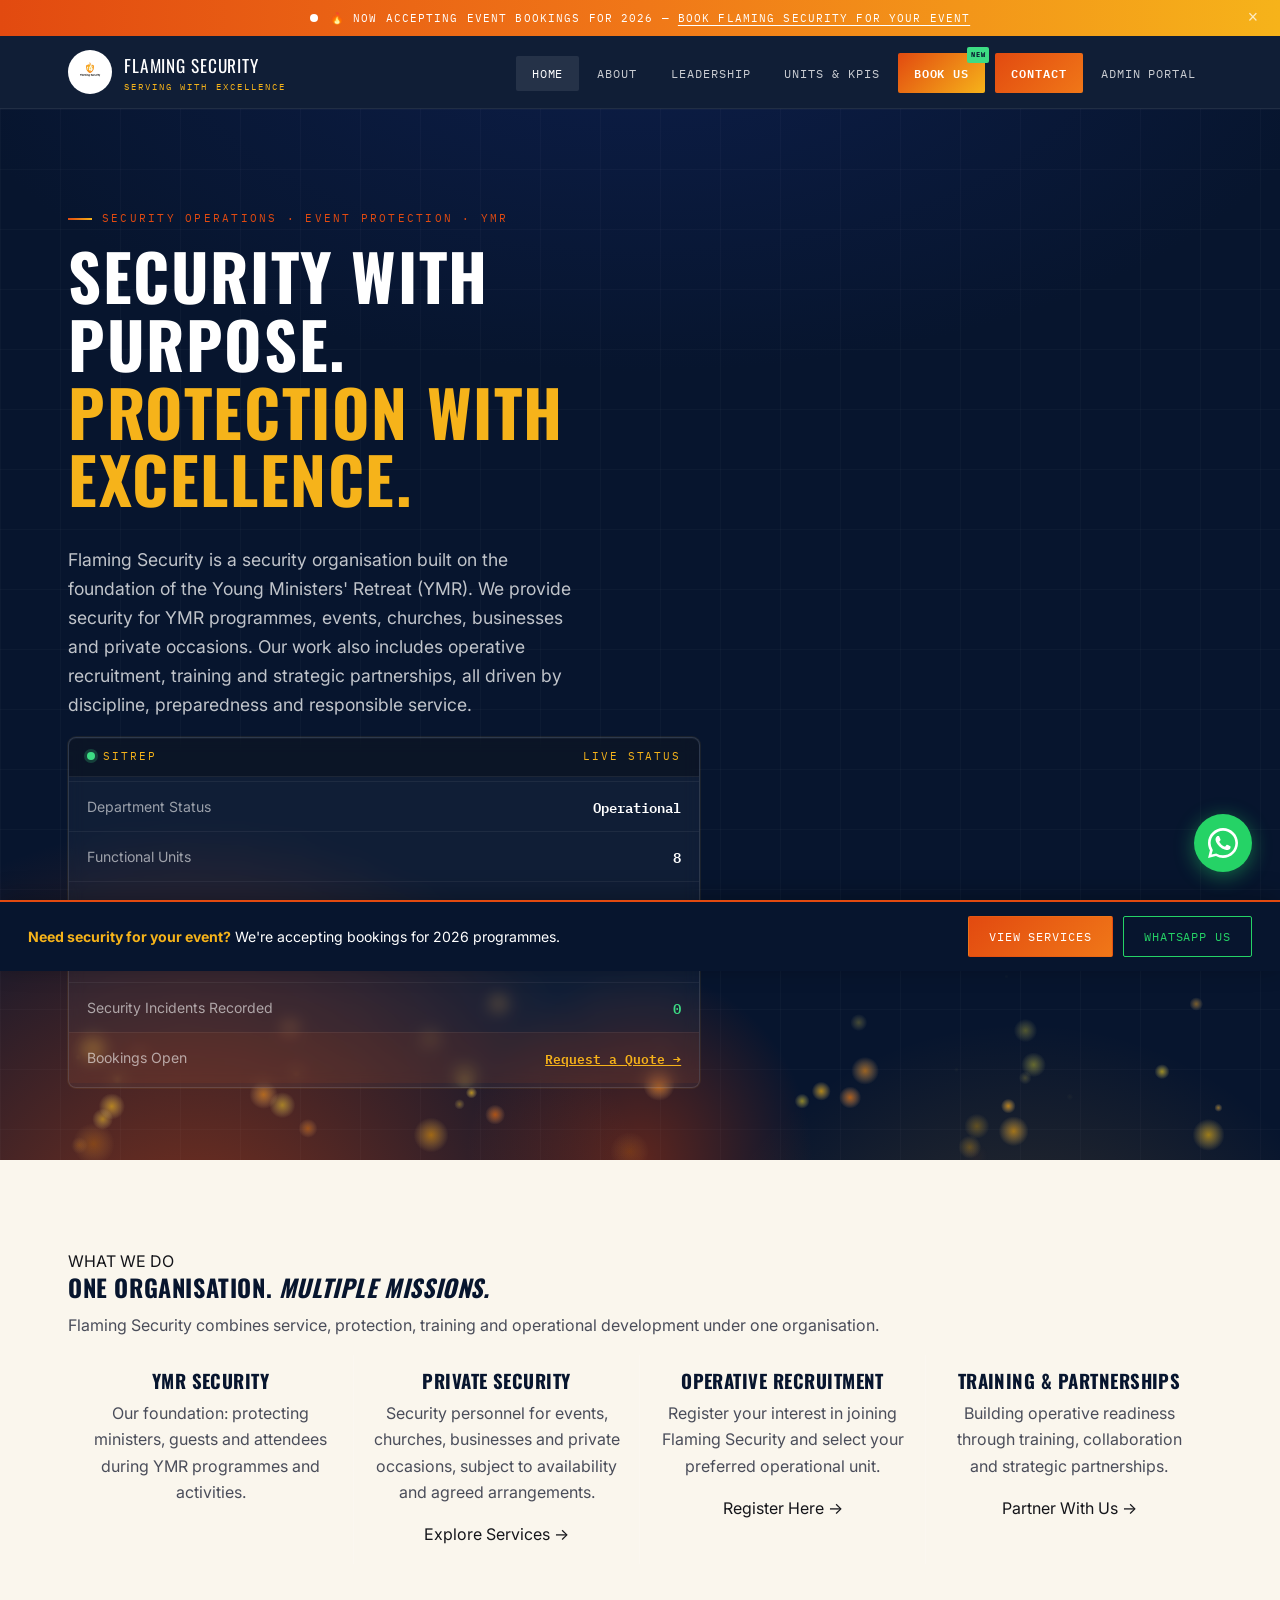
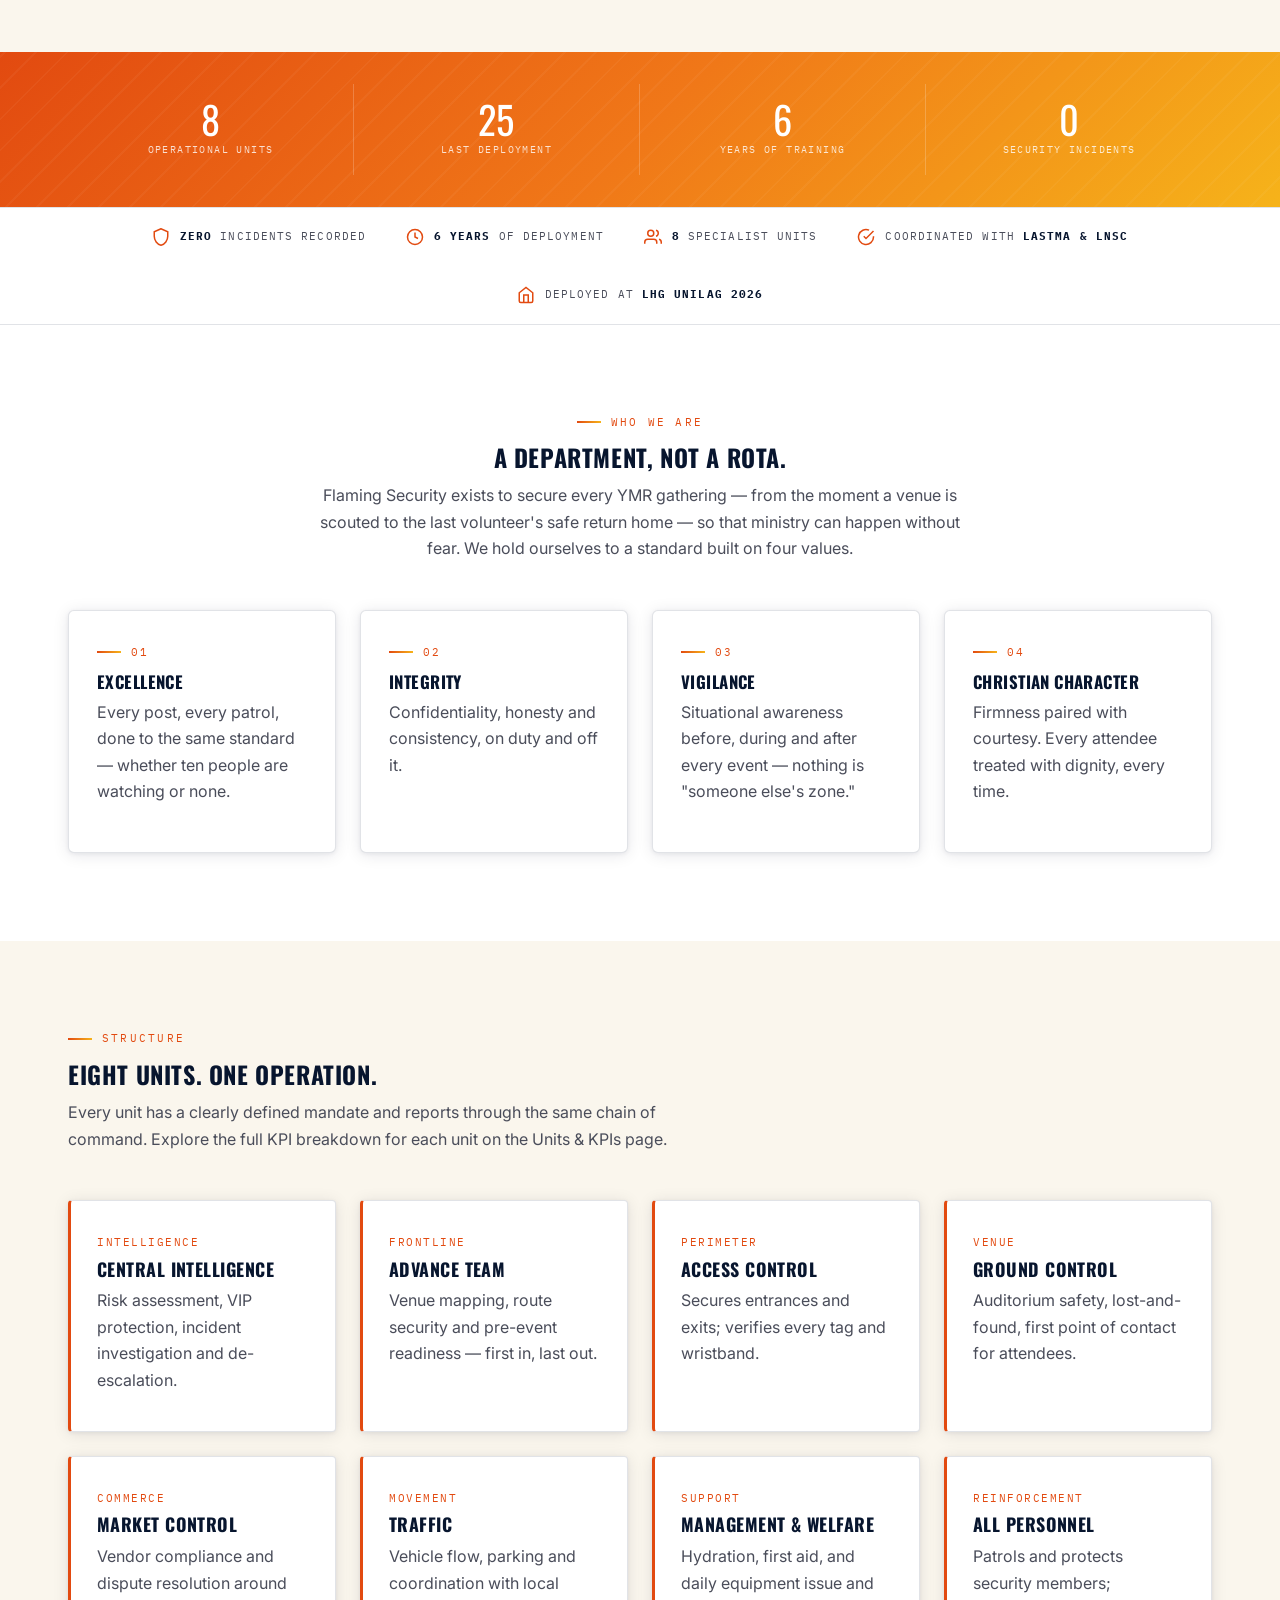
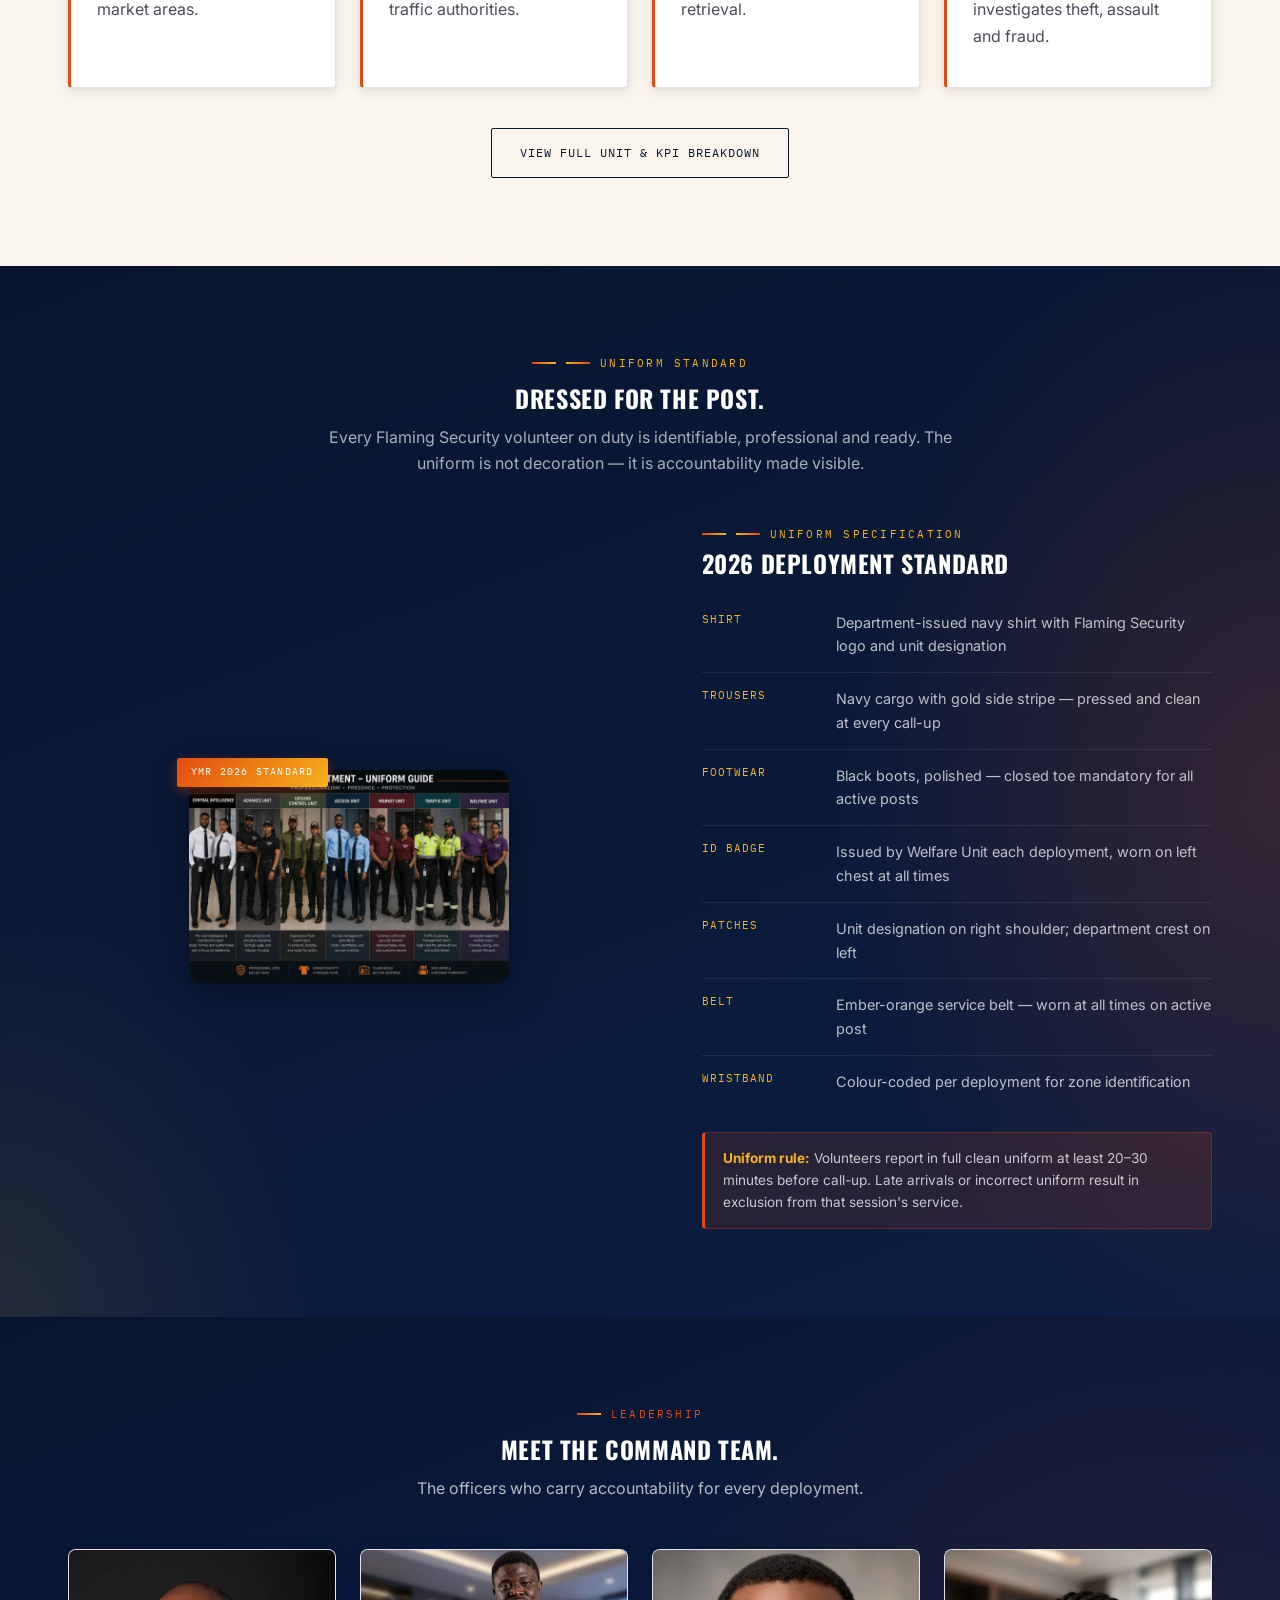
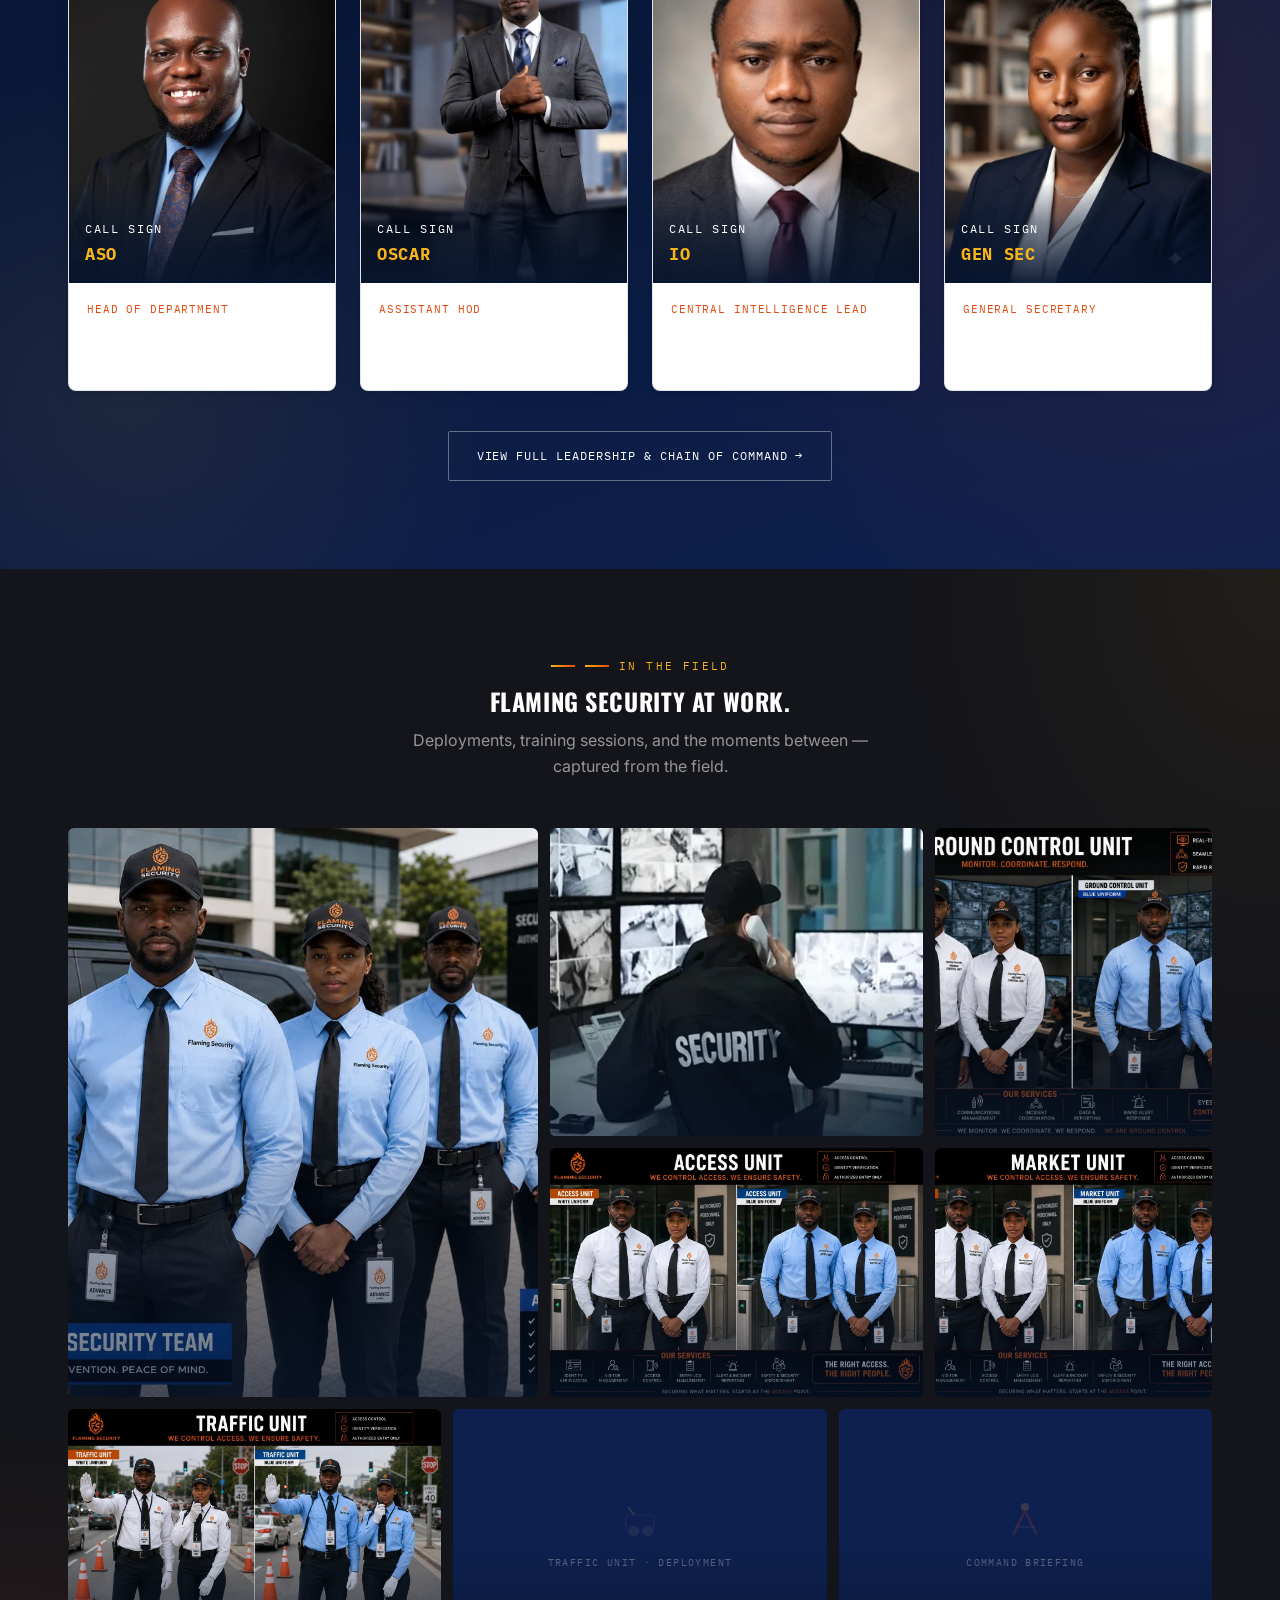
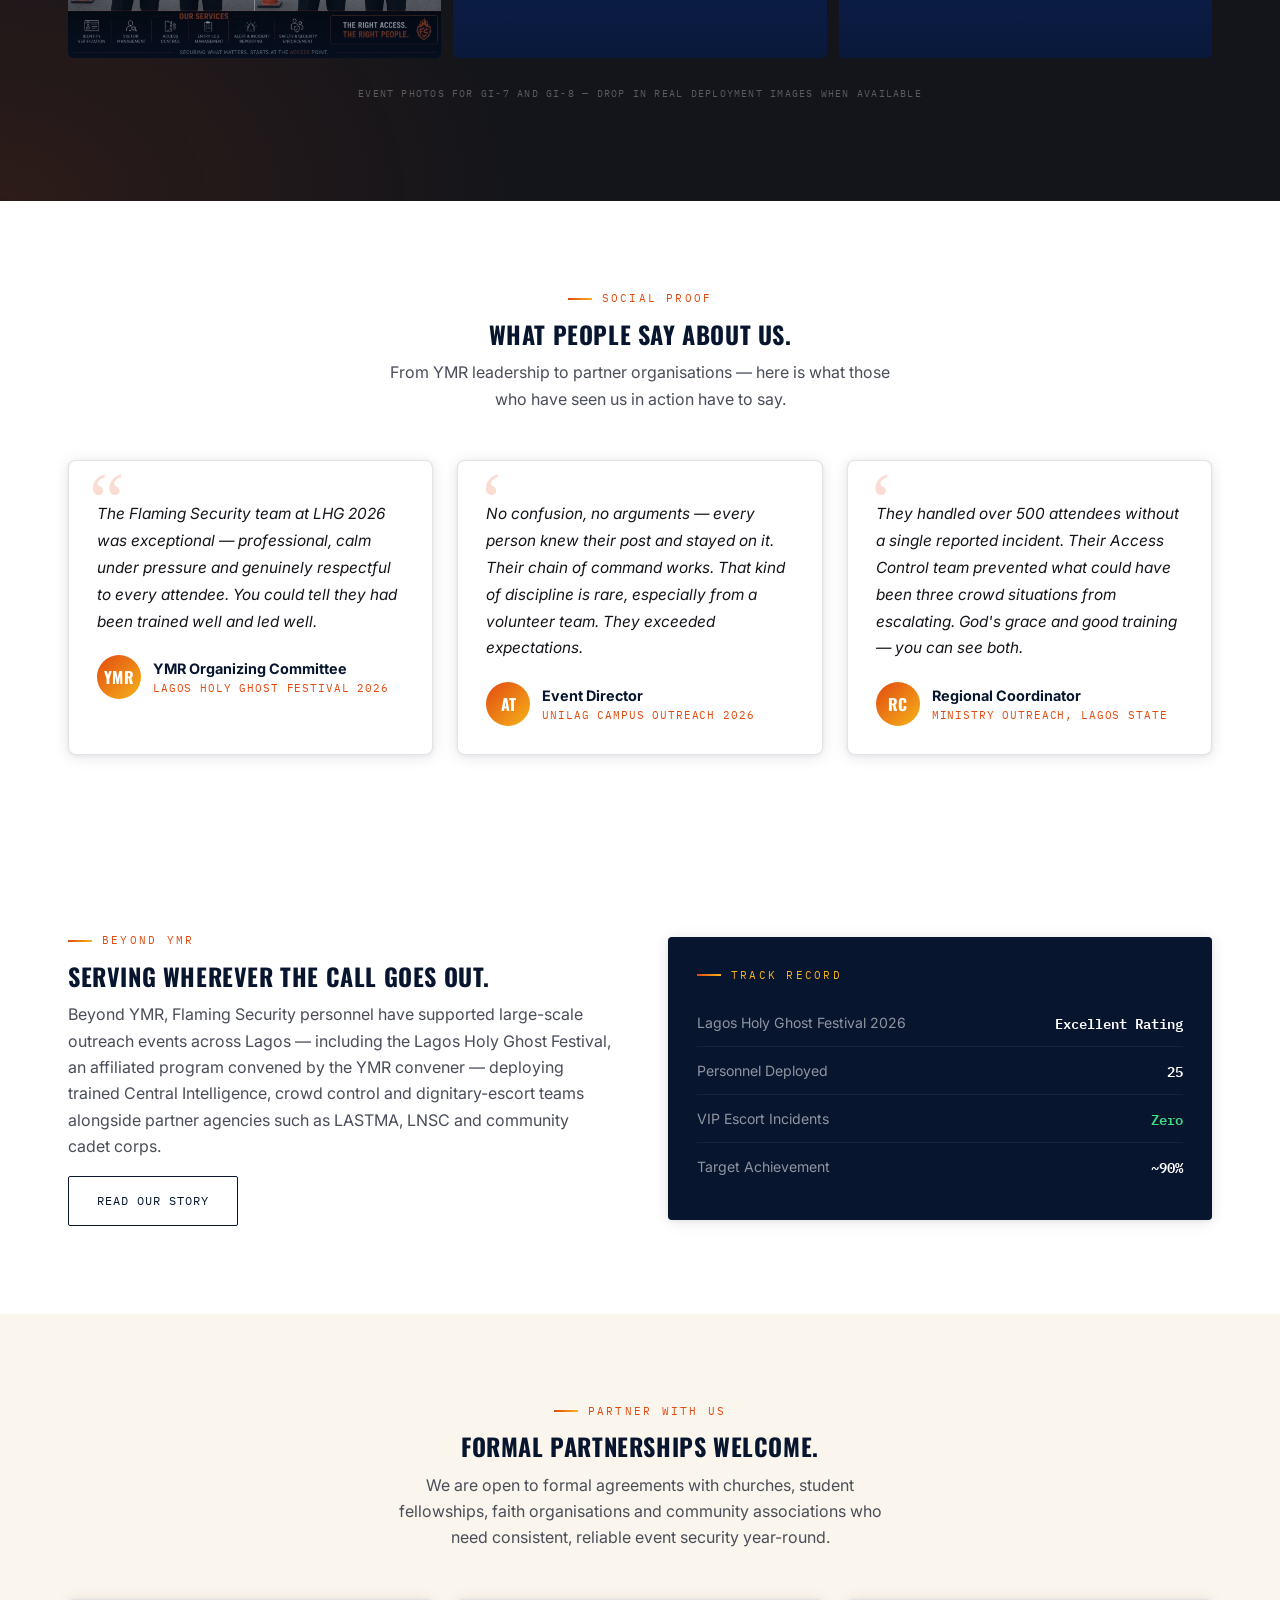
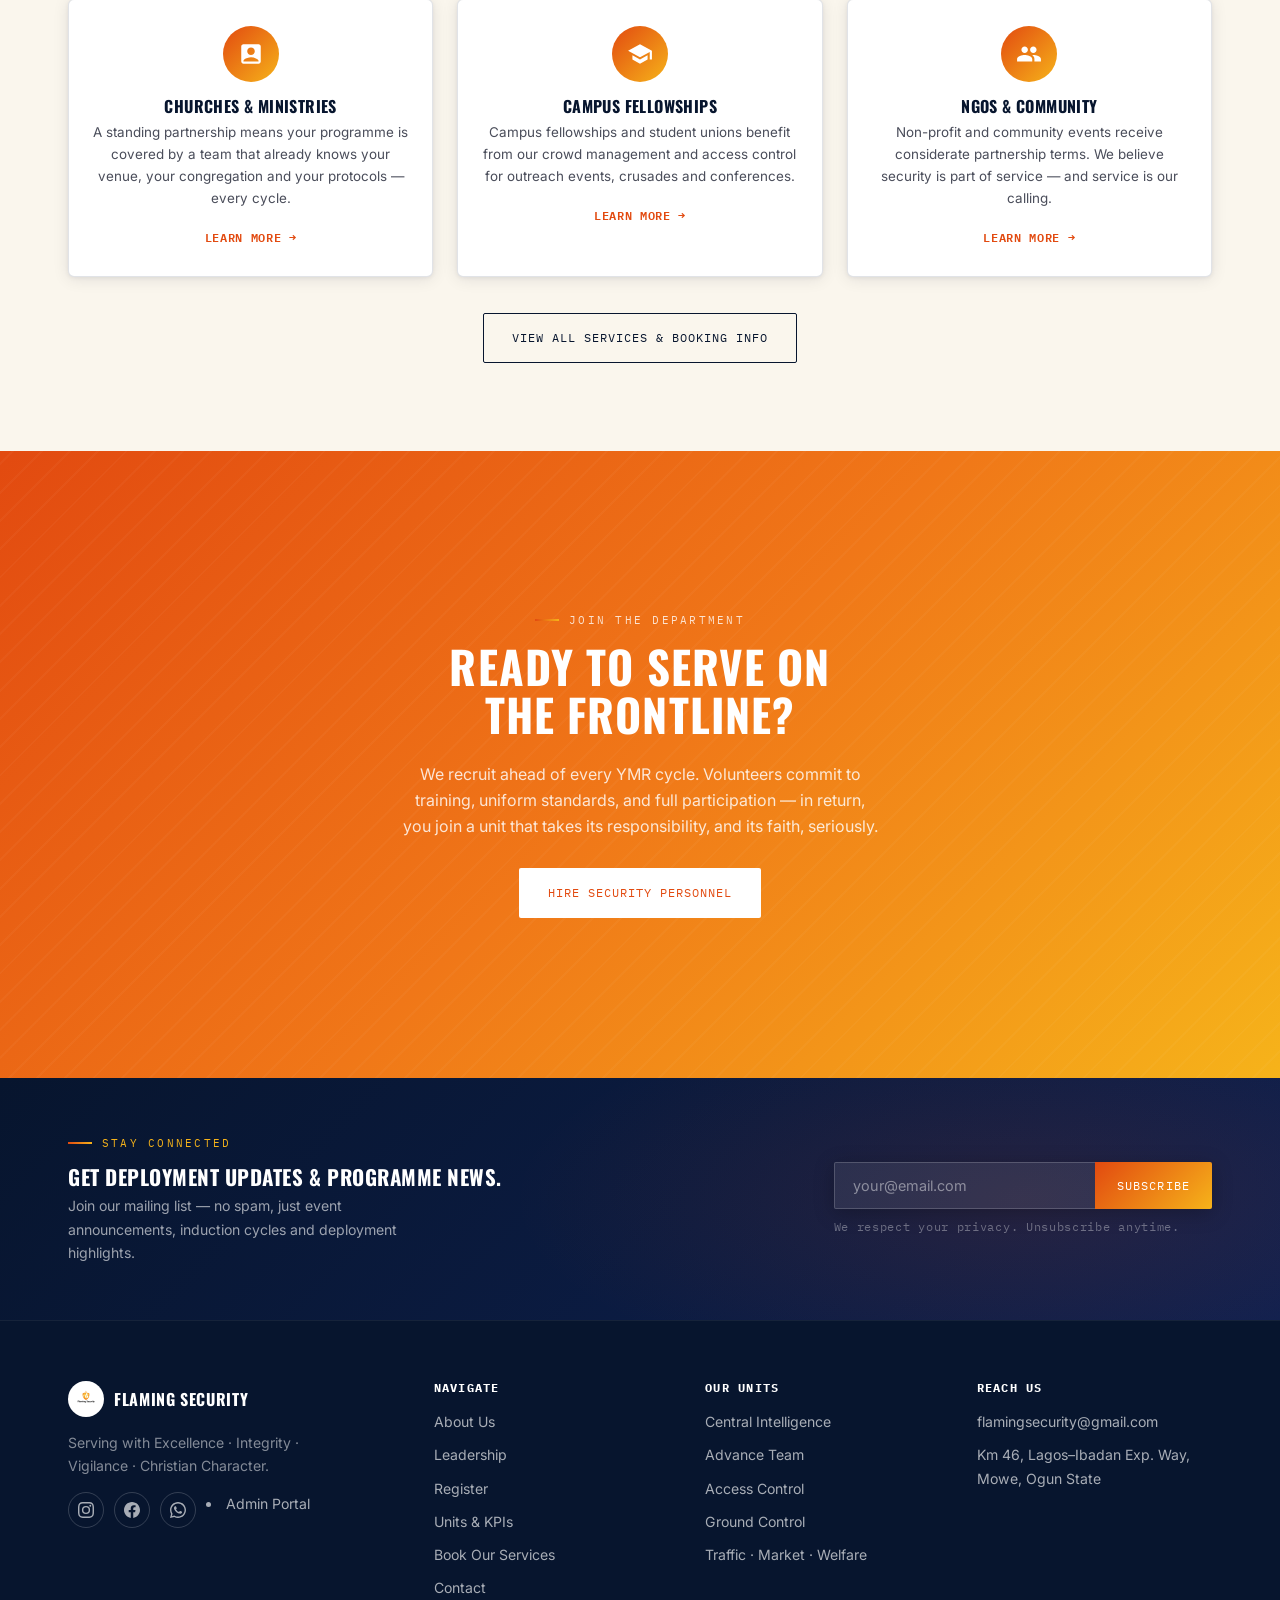
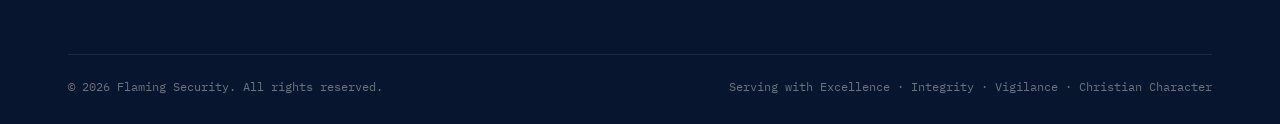
==== commit adde0ddb: "Add admin portal navigation" ====
--- a/index.html
+++ b/index.html
@@ -3,7 +3,7 @@
 <head>
 <meta charset="UTF-8">
 <meta name="viewport" content="width=device-width, initial-scale=1.0">
-<title>Flaming Security — Volunteer Security Ministry of YMR</title>
+<title>Flaming Security — Professional Security & Event Protection</title>
 <meta name="description" content="Flaming Security is the volunteer security department of the Young Ministers' Retreat (YMR) — serving with excellence, integrity, vigilance and Christian character.">
 <meta property="og:title" content="Flaming Security — Volunteer Security Ministry of YMR">
 <meta property="og:description" content="Flaming Security is the volunteer security department of the Young Ministers' Retreat — trained, faith-grounded event security across Nigeria.">
@@ -33,13 +33,14 @@
     </a>
     <button class="nav-toggle" aria-label="Toggle menu" aria-expanded="false">☰</button>
     <ul class="nav-links">
-      <li><a href="index.html">Home</a></li>
-      <li><a href="about.html">About</a></li>
-      <li><a href="leadership.html">Leadership</a></li>
-      <li><a href="units.html">Units &amp; KPIs</a></li>
-      <li><a href="services.html" class="book-badge">Book Us</a></li>
-      <li><a href="contact.html" class="cta">Contact</a></li>
-    </ul>
+  <li><a href="index.html">Home</a></li>
+  <li><a href="about.html">About</a></li>
+  <li><a href="leadership.html">Leadership</a></li>
+  <li><a href="units.html">Units &amp; KPIs</a></li>
+  <li><a href="services.html" class="book-badge">Book Us</a></li>
+  <li><a href="contact.html" class="cta">Contact</a></li>
+  <li><a href="portal.html">Admin Portal</a></li>
+</ul>
   </nav>
 </header>
 
@@ -48,15 +49,10 @@
   <canvas id="flame-canvas" style="position:absolute;bottom:0;left:0;width:100%;height:280px;z-index:2;pointer-events:none;"></canvas>
   <div class="container hero-grid" style="position:relative;z-index:3;">
     <div>
-      <div class="eyebrow">Volunteer Security Ministry — YMR</div>
-      <h1>Standing watch,<br><em>serving in faith.</em></h1>
-      <p class="hero-lede">Flaming Security is the volunteer security department of the Young Ministers' Retreat — a team of trained volunteers who protect ministers, guests and attendees so that every session, prayer walk and altar call can happen in safety. Eight units. One chain of command. One mission.</p>
-      <div class="hero-actions">
-        <a href="contact.html" class="btn btn-primary">Volunteer With Us</a>
-        <a href="services.html" class="btn" style="background:linear-gradient(135deg,var(--gold),var(--ember-2));color:#fff;border:none;">Book Our Services</a>
-        <a href="units.html" class="btn btn-ghost">Our Units →</a>
-      </div>
-    </div>
+    <div class="eyebrow">Security Operations · Event Protection · YMR</div>
+      <h1>Security with purpose.<br><em>Protection with excellence.</em></h1>
+    <p class="hero-lede">Flaming Security is a security organisation built on the foundation of the Young Ministers' Retreat (YMR). We provide security for YMR programmes, events, churches, businesses and private occasions. Our work also includes operative recruitment, training and strategic partnerships, all driven by discipline, preparedness and responsible service.</p>
+
     <div class="sitrep">
       <div class="sitrep-head"><span><span class="sitrep-dot"></span>SITREP</span><span>Live Status</span></div>
       <div class="sitrep-body">
@@ -68,6 +64,43 @@
         <div class="sitrep-row" style="background:rgba(226,74,16,.08);"><span class="lbl">Bookings Open</span><span class="val"><a href="services.html" style="color:var(--gold);text-decoration:underline;font-size:.82rem;">Request a Quote →</a></span></div>
       </div>
     </div>
+  </div>
+</section>
+<!-- ====== WHAT WE DO ====== -->
+
+<section class="section">
+  <div class="container">
+    <div class="section-label">WHAT WE DO</div>
+    <h2>One Organisation. <em>Multiple Missions.</em></h2>
+    <p>Flaming Security combines service, protection, training and operational development under one organisation.</p>
+
+
+<div class="stat-grid">
+  <div class="stat-item">
+    <h3>YMR Security</h3>
+    <p>Our foundation: protecting ministers, guests and attendees during YMR programmes and activities.</p>
+  </div>
+
+  <div class="stat-item">
+    <h3>Private Security</h3>
+    <p>Security personnel for events, churches, businesses and private occasions, subject to availability and agreed arrangements.</p>
+    <a href="services.html">Explore Services →</a>
+  </div>
+
+  <div class="stat-item">
+    <h3>Operative Recruitment</h3>
+    <p>Register your interest in joining Flaming Security and select your preferred operational unit.</p>
+    <a href="operative-registration.html">Register Here →</a>
+  </div>
+
+  <div class="stat-item">
+    <h3>Training & Partnerships</h3>
+    <p>Building operative readiness through training, collaboration and strategic partnerships.</p>
+    <a href="contact.html">Partner With Us →</a>
+  </div>
+</div>
+
+
   </div>
 </section>
 
@@ -454,7 +487,7 @@
       <div class="eyebrow" style="justify-content:center;color:rgba(255,255,255,.8);">Join The Department</div>
       <h2 style="color:#fff;font-size:clamp(1.8rem,4vw,2.8rem);max-width:16ch;margin:0 auto .5em;">Ready to serve on the frontline?</h2>
       <p style="max-width:48ch;margin:0 auto 28px;color:rgba(255,255,255,.82);">We recruit ahead of every YMR cycle. Volunteers commit to training, uniform standards, and full participation — in return, you join a unit that takes its responsibility, and its faith, seriously.</p>
-      <a href="contact.html" class="btn" style="background:#fff;color:var(--ember);border-color:transparent;">Start Your Application</a>
+      <a href="services.html" class="btn" style="background:#fff;color:var(--ember);border-color:transparent;">Hire Security Personnel</a>
     </div>
   </div>
 </section>
@@ -491,13 +524,16 @@
           <a href="#" class="social-link" aria-label="Instagram"><svg viewBox="0 0 24 24"><path d="M12 2.163c3.204 0 3.584.012 4.85.07 3.252.148 4.771 1.691 4.919 4.919.058 1.265.069 1.645.069 4.849 0 3.205-.012 3.584-.069 4.849-.149 3.225-1.664 4.771-4.919 4.919-1.266.058-1.644.07-4.85.07-3.204 0-3.584-.012-4.849-.07-3.26-.149-4.771-1.699-4.919-4.92-.058-1.265-.07-1.644-.07-4.849 0-3.204.013-3.583.07-4.849.149-3.227 1.664-4.771 4.919-4.919 1.266-.057 1.645-.069 4.849-.069zM12 0C8.741 0 8.333.014 7.053.072 2.695.272.273 2.69.073 7.052.014 8.333 0 8.741 0 12c0 3.259.014 3.668.072 4.948.2 4.358 2.618 6.78 6.98 6.98C8.333 23.986 8.741 24 12 24c3.259 0 3.668-.014 4.948-.072 4.354-.2 6.782-2.618 6.979-6.98.059-1.28.073-1.689.073-4.948 0-3.259-.014-3.667-.072-4.947-.196-4.354-2.617-6.78-6.979-6.98C15.668.014 15.259 0 12 0zm0 5.838a6.162 6.162 0 100 12.324 6.162 6.162 0 000-12.324zM12 16a4 4 0 110-8 4 4 0 010 8zm6.406-11.845a1.44 1.44 0 100 2.881 1.44 1.44 0 000-2.881z"/></svg></a>
           <a href="#" class="social-link" aria-label="Facebook"><svg viewBox="0 0 24 24"><path d="M24 12.073c0-6.627-5.373-12-12-12s-12 5.373-12 12c0 5.99 4.388 10.954 10.125 11.854v-8.385H7.078v-3.47h3.047V9.43c0-3.007 1.792-4.669 4.533-4.669 1.312 0 2.686.235 2.686.235v2.953H15.83c-1.491 0-1.956.925-1.956 1.874v2.25h3.328l-.532 3.47h-2.796v8.385C19.612 23.027 24 18.062 24 12.073z"/></svg></a>
           <a href="https://wa.me/2349068549539" class="social-link" aria-label="WhatsApp" target="_blank" rel="noopener"><svg viewBox="0 0 24 24"><path d="M17.472 14.382c-.297-.149-1.758-.867-2.03-.967-.273-.099-.471-.148-.67.15-.197.297-.767.966-.94 1.164-.173.199-.347.223-.644.075-.297-.15-1.255-.463-2.39-1.475-.883-.788-1.48-1.761-1.653-2.059-.173-.297-.018-.458.13-.606.134-.133.298-.347.446-.52.149-.174.198-.298.298-.497.099-.198.05-.371-.025-.52-.075-.149-.669-1.612-.916-2.207-.242-.579-.487-.5-.669-.51-.173-.008-.371-.01-.57-.01-.198 0-.52.074-.792.372-.272.297-1.04 1.016-1.04 2.479 0 1.462 1.065 2.875 1.213 3.074.149.198 2.096 3.2 5.077 4.487.709.306 1.262.489 1.694.625.712.227 1.36.195 1.871.118.571-.085 1.758-.719 2.006-1.413.248-.694.248-1.289.173-1.413-.074-.124-.272-.198-.57-.347zM12 0C5.373 0 0 5.373 0 12c0 2.138.566 4.14 1.546 5.877L.057 23.997l6.305-1.654A11.954 11.954 0 0012 24c6.627 0 12-5.373 12-12S18.627 0 12 0zm0 21.894a9.878 9.878 0 01-5.034-1.374l-.36-.214-3.742.981.999-3.648-.235-.374A9.846 9.846 0 012.106 12C2.106 6.58 6.58 2.106 12 2.106S21.894 6.58 21.894 12 17.42 21.894 12 21.894z"/></svg></a>
+        <li><a href="portal.html">Admin Portal</a></li>
         </div>
       </div>
       <div>
         <h4>Navigate</h4>
         <ul>
           <li><a href="about.html">About Us</a></li>
-          <li><a href="leadership.html">Leadership</a></li>
+        <li><a href="leadership.html">Leadership</a></li>
+<li><a href="operative-registration.html">Register</a></li>
+
           <li><a href="units.html">Units &amp; KPIs</a></li>
           <li><a href="services.html">Book Our Services</a></li>
           <li><a href="contact.html">Contact</a></li>
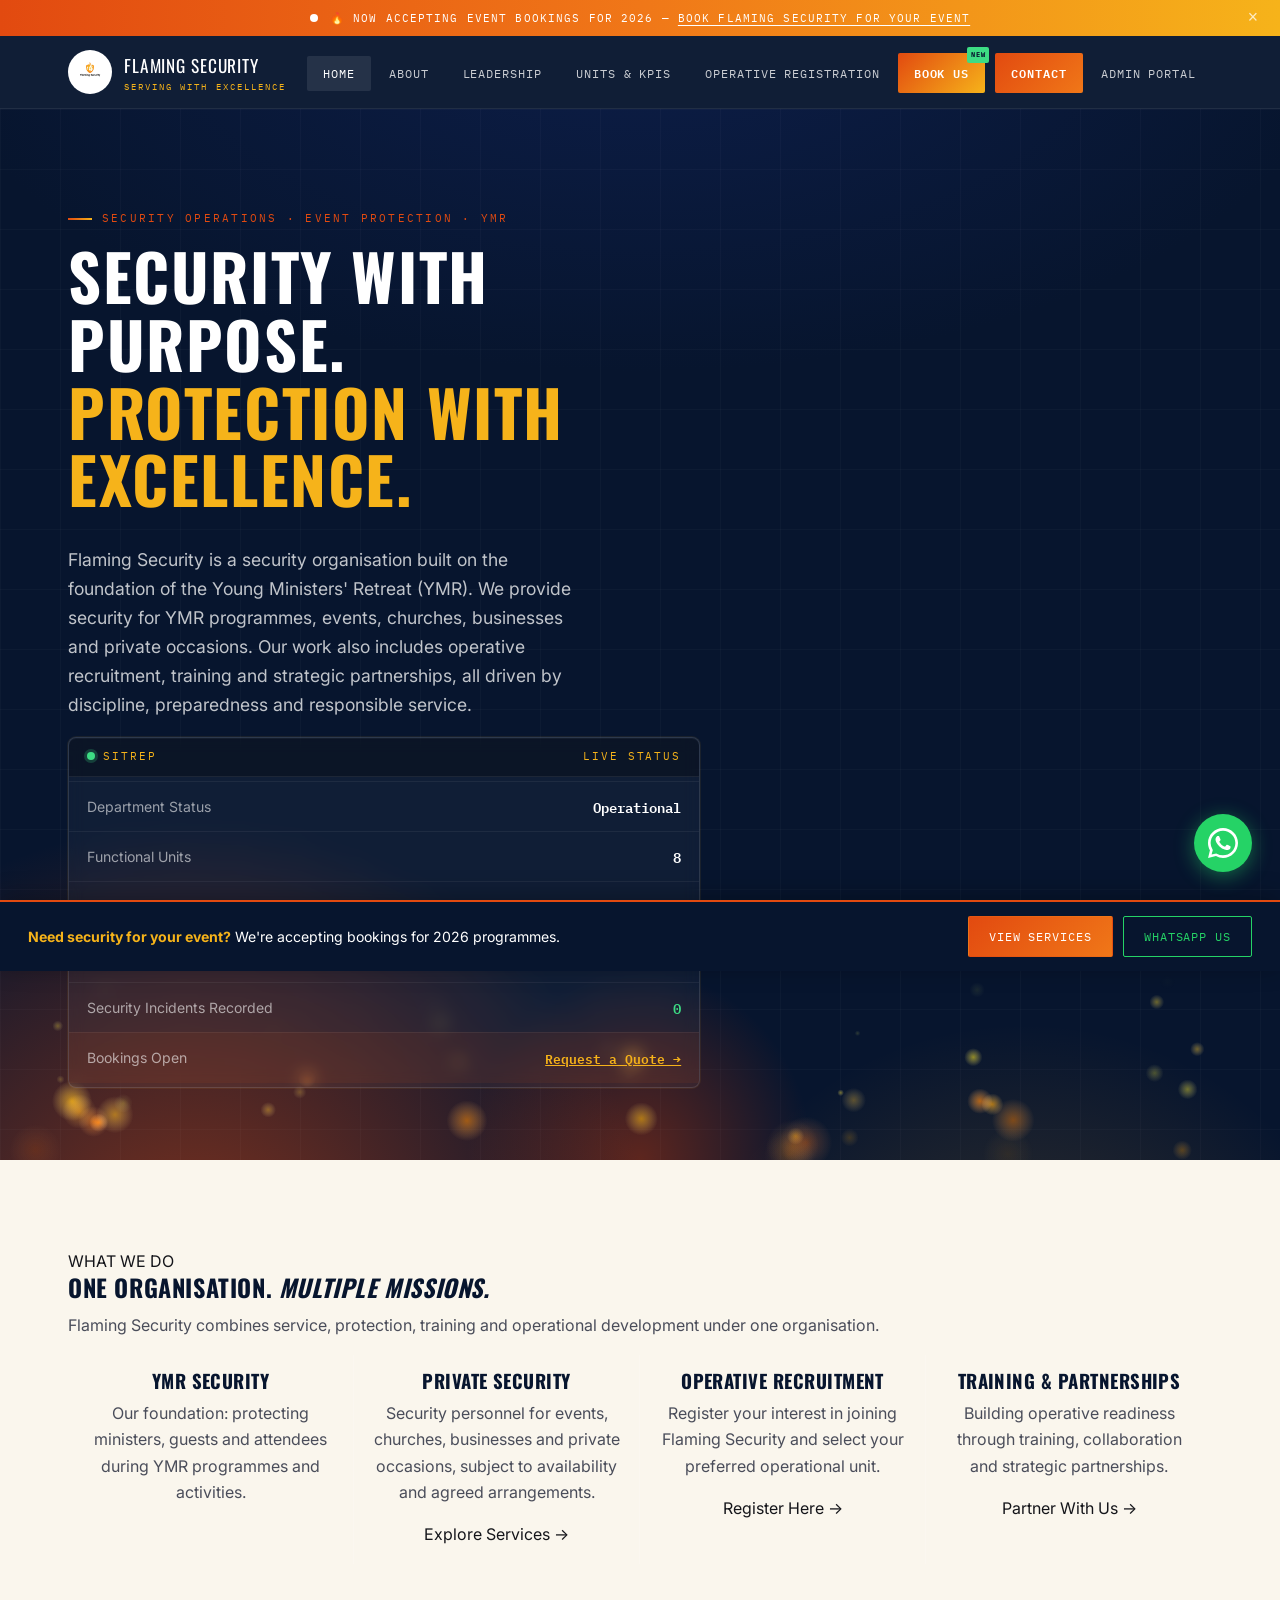
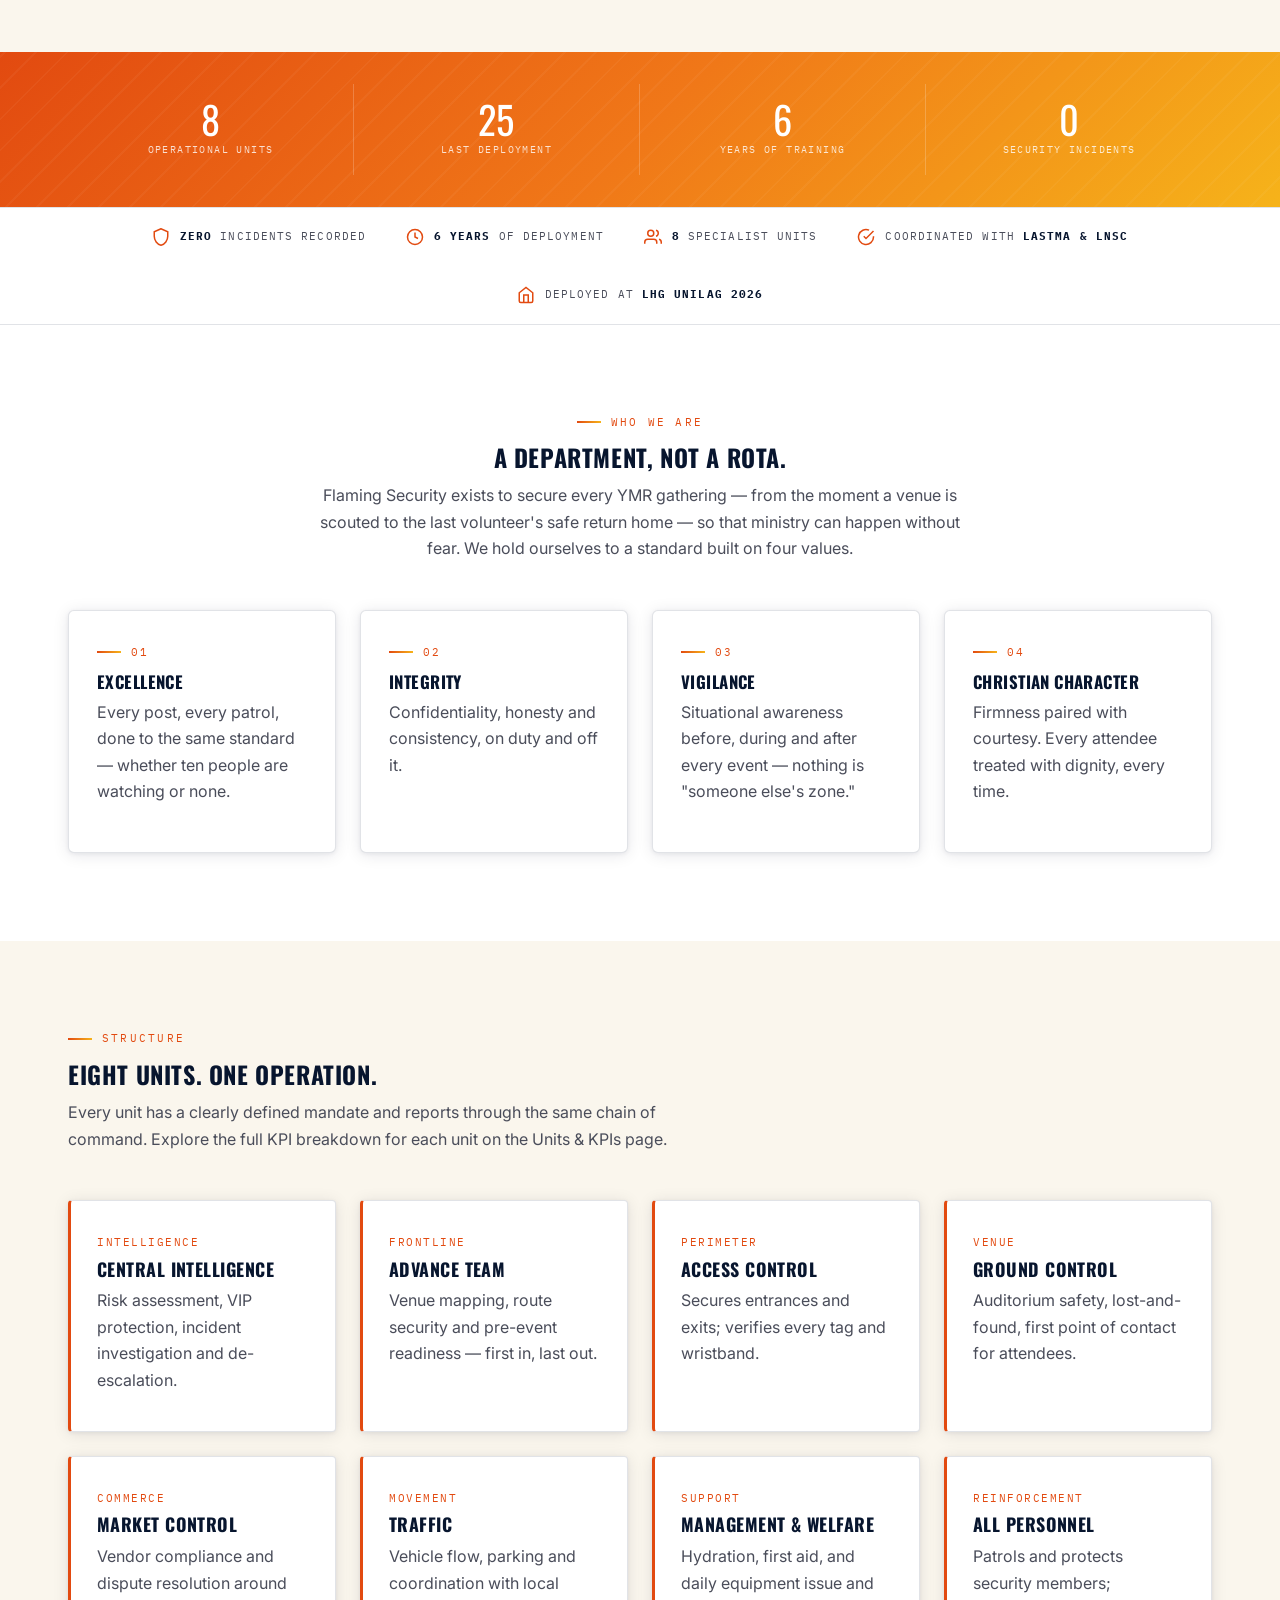
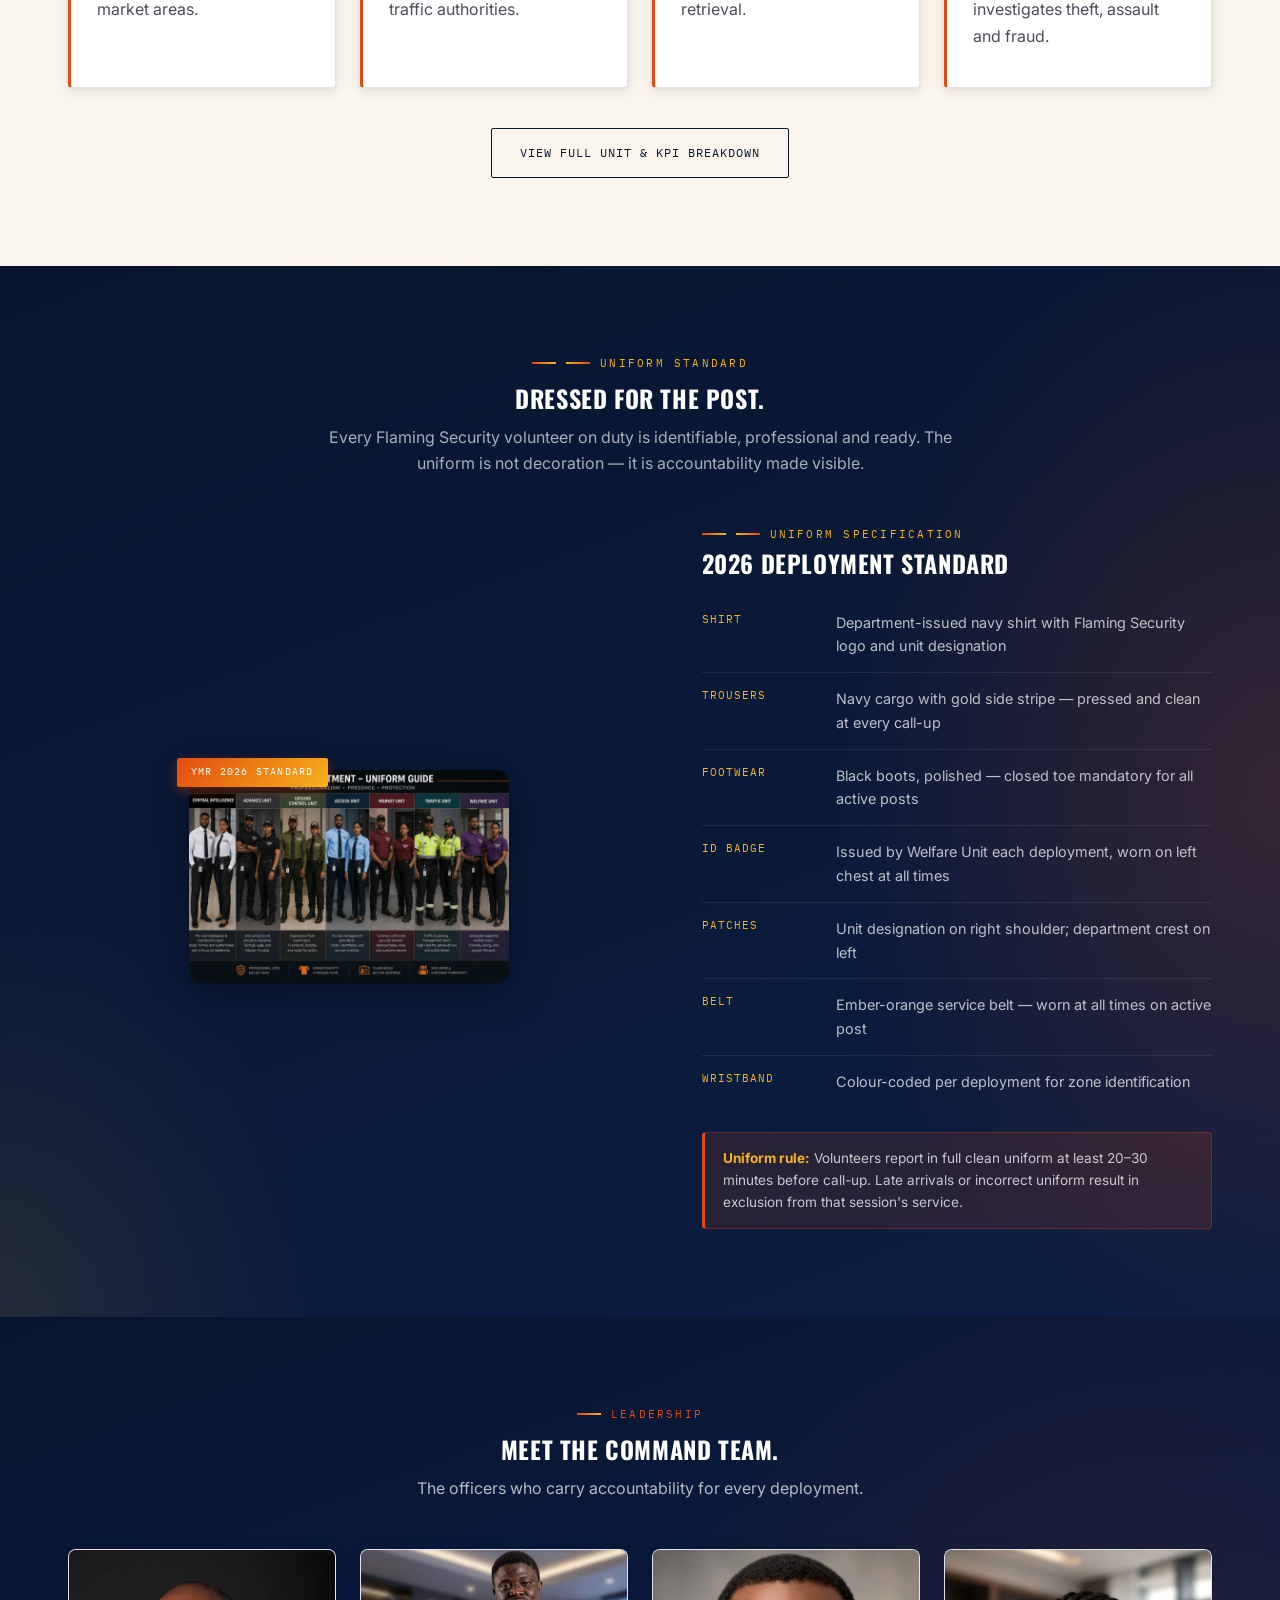
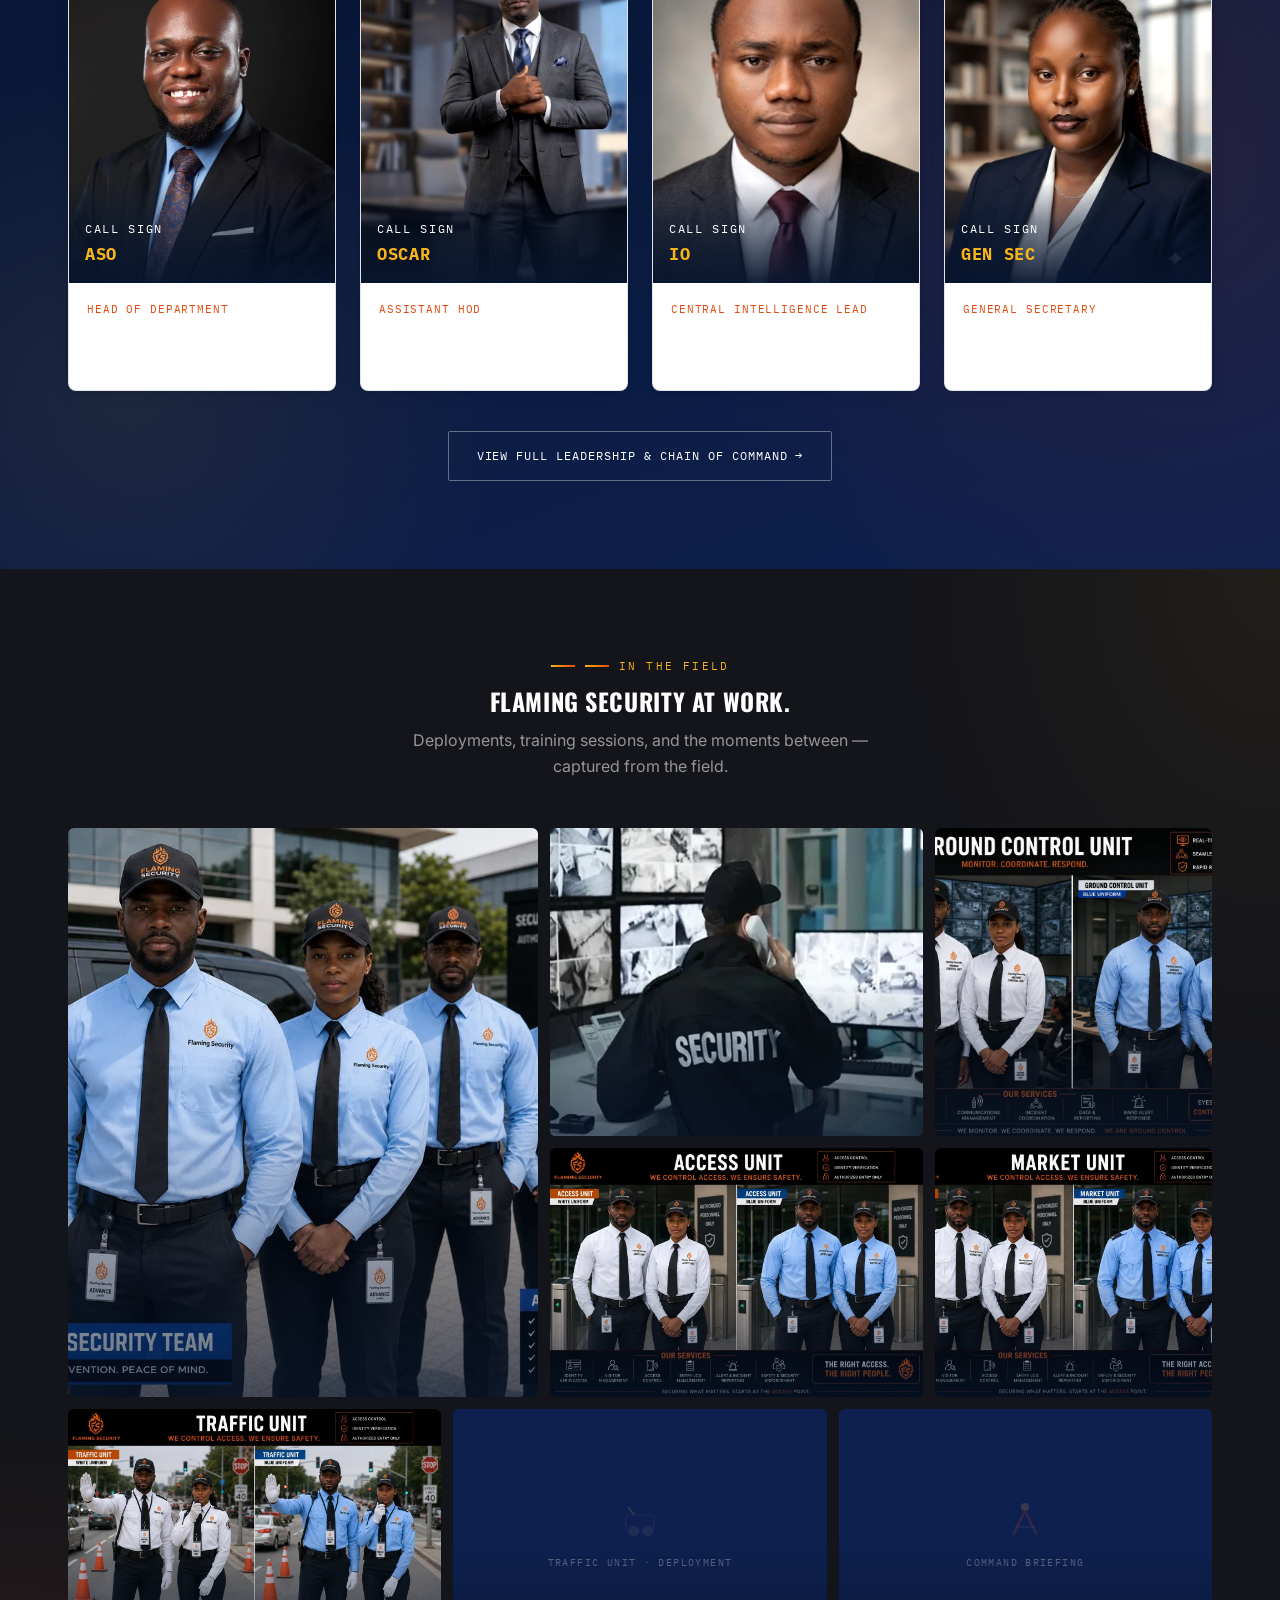
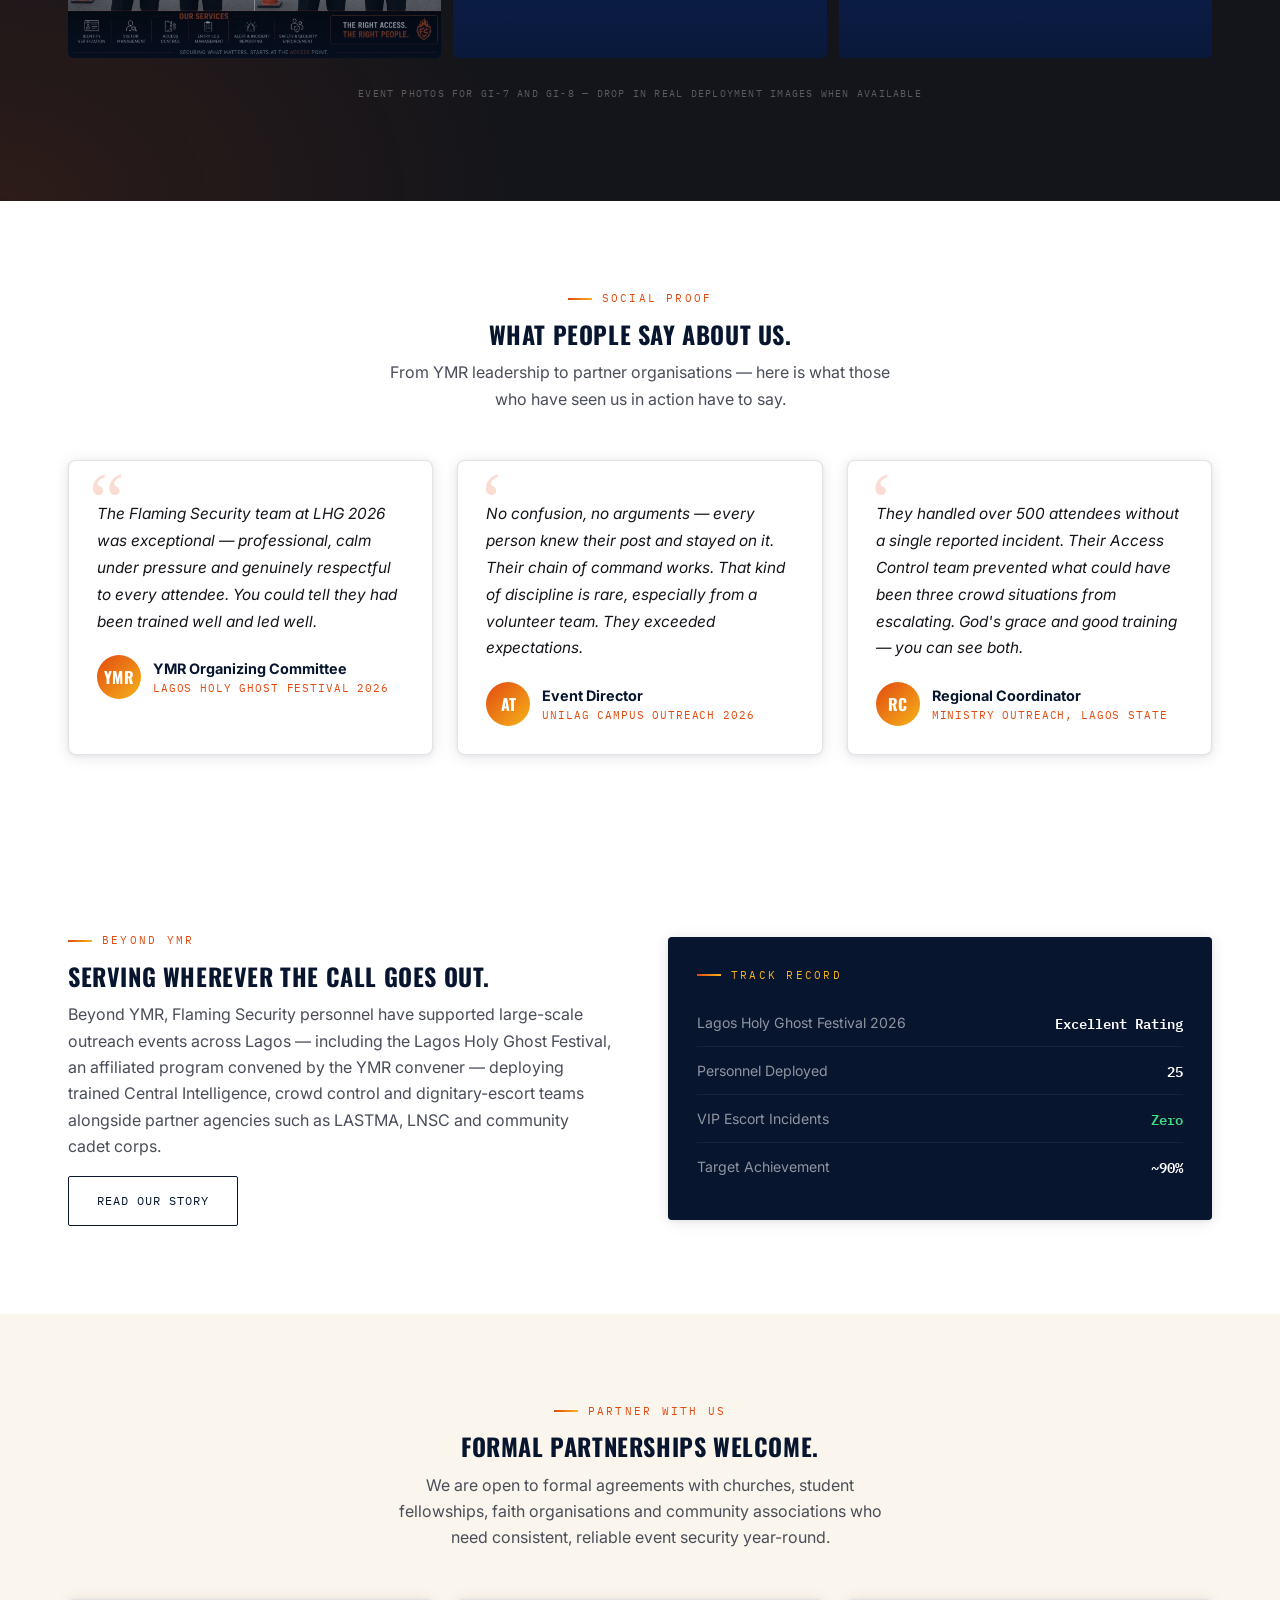
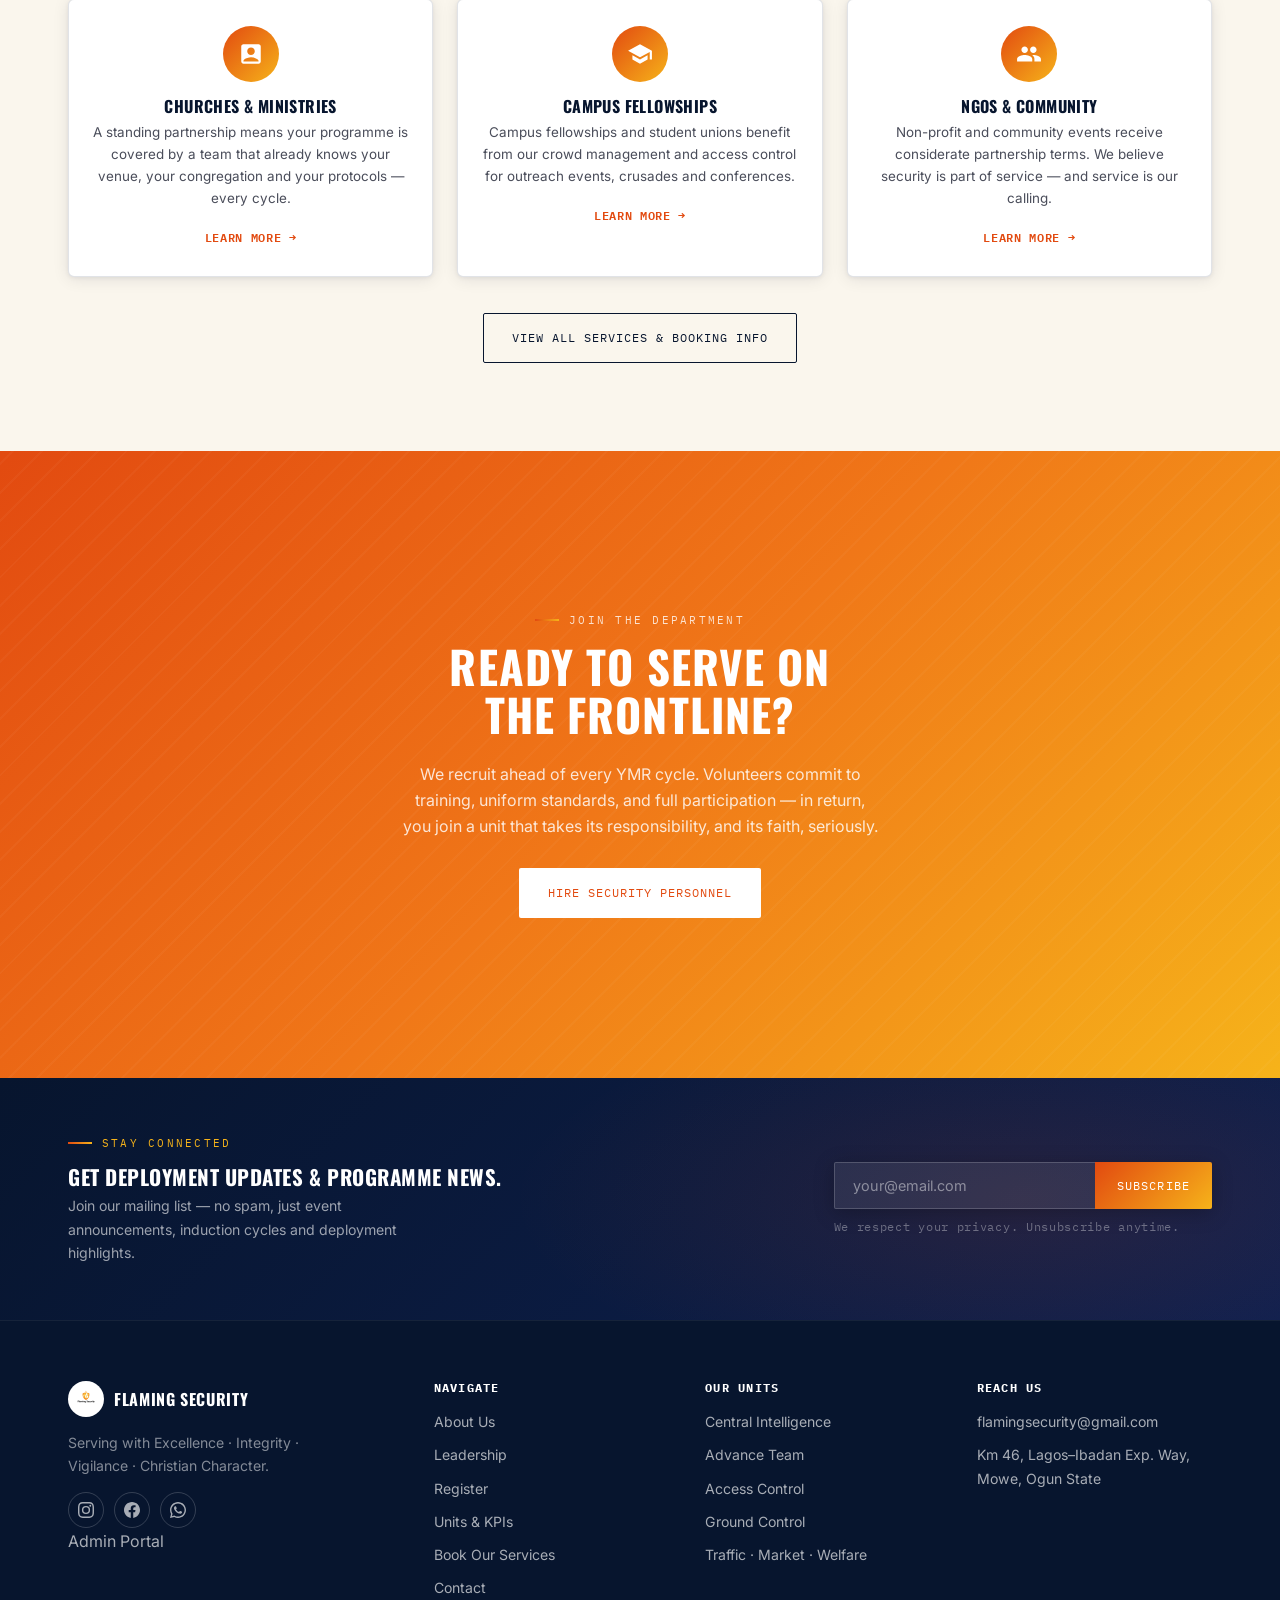
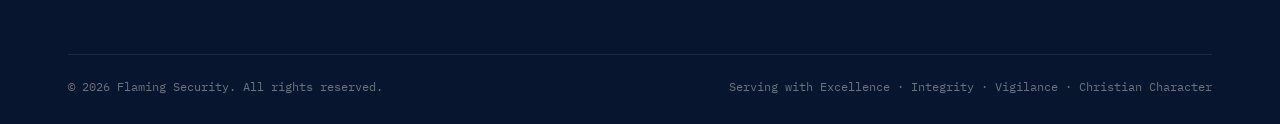
==== commit 0c7831ed: "Improve mobile navigation and responsive layout" ====
--- a/index.html
+++ b/index.html
@@ -37,6 +37,7 @@
   <li><a href="about.html">About</a></li>
   <li><a href="leadership.html">Leadership</a></li>
   <li><a href="units.html">Units &amp; KPIs</a></li>
+  <li><a href="operative-registration.html">Operative Registration</a></li>
   <li><a href="services.html" class="book-badge">Book Us</a></li>
   <li><a href="contact.html" class="cta">Contact</a></li>
   <li><a href="portal.html">Admin Portal</a></li>
@@ -524,8 +525,8 @@
           <a href="#" class="social-link" aria-label="Instagram"><svg viewBox="0 0 24 24"><path d="M12 2.163c3.204 0 3.584.012 4.85.07 3.252.148 4.771 1.691 4.919 4.919.058 1.265.069 1.645.069 4.849 0 3.205-.012 3.584-.069 4.849-.149 3.225-1.664 4.771-4.919 4.919-1.266.058-1.644.07-4.85.07-3.204 0-3.584-.012-4.849-.07-3.26-.149-4.771-1.699-4.919-4.92-.058-1.265-.07-1.644-.07-4.849 0-3.204.013-3.583.07-4.849.149-3.227 1.664-4.771 4.919-4.919 1.266-.057 1.645-.069 4.849-.069zM12 0C8.741 0 8.333.014 7.053.072 2.695.272.273 2.69.073 7.052.014 8.333 0 8.741 0 12c0 3.259.014 3.668.072 4.948.2 4.358 2.618 6.78 6.98 6.98C8.333 23.986 8.741 24 12 24c3.259 0 3.668-.014 4.948-.072 4.354-.2 6.782-2.618 6.979-6.98.059-1.28.073-1.689.073-4.948 0-3.259-.014-3.667-.072-4.947-.196-4.354-2.617-6.78-6.979-6.98C15.668.014 15.259 0 12 0zm0 5.838a6.162 6.162 0 100 12.324 6.162 6.162 0 000-12.324zM12 16a4 4 0 110-8 4 4 0 010 8zm6.406-11.845a1.44 1.44 0 100 2.881 1.44 1.44 0 000-2.881z"/></svg></a>
           <a href="#" class="social-link" aria-label="Facebook"><svg viewBox="0 0 24 24"><path d="M24 12.073c0-6.627-5.373-12-12-12s-12 5.373-12 12c0 5.99 4.388 10.954 10.125 11.854v-8.385H7.078v-3.47h3.047V9.43c0-3.007 1.792-4.669 4.533-4.669 1.312 0 2.686.235 2.686.235v2.953H15.83c-1.491 0-1.956.925-1.956 1.874v2.25h3.328l-.532 3.47h-2.796v8.385C19.612 23.027 24 18.062 24 12.073z"/></svg></a>
           <a href="https://wa.me/2349068549539" class="social-link" aria-label="WhatsApp" target="_blank" rel="noopener"><svg viewBox="0 0 24 24"><path d="M17.472 14.382c-.297-.149-1.758-.867-2.03-.967-.273-.099-.471-.148-.67.15-.197.297-.767.966-.94 1.164-.173.199-.347.223-.644.075-.297-.15-1.255-.463-2.39-1.475-.883-.788-1.48-1.761-1.653-2.059-.173-.297-.018-.458.13-.606.134-.133.298-.347.446-.52.149-.174.198-.298.298-.497.099-.198.05-.371-.025-.52-.075-.149-.669-1.612-.916-2.207-.242-.579-.487-.5-.669-.51-.173-.008-.371-.01-.57-.01-.198 0-.52.074-.792.372-.272.297-1.04 1.016-1.04 2.479 0 1.462 1.065 2.875 1.213 3.074.149.198 2.096 3.2 5.077 4.487.709.306 1.262.489 1.694.625.712.227 1.36.195 1.871.118.571-.085 1.758-.719 2.006-1.413.248-.694.248-1.289.173-1.413-.074-.124-.272-.198-.57-.347zM12 0C5.373 0 0 5.373 0 12c0 2.138.566 4.14 1.546 5.877L.057 23.997l6.305-1.654A11.954 11.954 0 0012 24c6.627 0 12-5.373 12-12S18.627 0 12 0zm0 21.894a9.878 9.878 0 01-5.034-1.374l-.36-.214-3.742.981.999-3.648-.235-.374A9.846 9.846 0 012.106 12C2.106 6.58 6.58 2.106 12 2.106S21.894 6.58 21.894 12 17.42 21.894 12 21.894z"/></svg></a>
-        <li><a href="portal.html">Admin Portal</a></li>
-        </div>
+     </div>
+     <div class="footer-admin"> <a href="portal.html">Admin Portal</a> </div>
       </div>
       <div>
         <h4>Navigate</h4>
--- a/css/style.css
+++ b/css/style.css
@@ -1123,3 +1123,878 @@
   font-size:.45rem;letter-spacing:.1em;padding:2px 4px;border-radius:2px;font-weight:800;
 }
 
+/* =========================================
+   FLAMING SECURITY — MOBILE LAYOUT UPGRADE
+   Preserves the existing design and features
+   ========================================= */
+
+/* Prevent horizontal scrolling */
+html,
+body {
+  width: 100%;
+  max-width: 100%;
+  overflow-x: clip;
+}
+
+img,
+svg,
+video {
+  max-width: 100%;
+}
+
+.container {
+  width: 100%;
+}
+
+/* Tablet and mobile */
+@media (max-width: 860px) {
+  .container {
+    padding-left: 22px;
+    padding-right: 22px;
+  }
+
+  .nav {
+    padding: 12px 20px;
+    gap: 12px;
+  }
+
+  .brand {
+    gap: 9px;
+    min-width: 0;
+  }
+
+  .brand img {
+    width: 40px;
+    height: 40px;
+    flex-shrink: 0;
+  }
+
+  .brand-text {
+    font-size: 0.98rem;
+  }
+
+  .hero {
+    min-height: auto;
+    padding: 72px 0 56px;
+  }
+
+  .hero-grid {
+    grid-template-columns: 1fr;
+    gap: 32px;
+  }
+
+  .hero-lede {
+    font-size: 1rem;
+  }
+
+  .hero-actions {
+    gap: 12px;
+  }
+
+  .section-head {
+    margin-bottom: 32px;
+  }
+
+  section {
+    padding: 64px 0;
+  }
+
+  .uniform-showcase,
+  .gallery-section {
+    padding: 64px 0;
+  }
+
+  .uniform-grid {
+    grid-template-columns: 1fr;
+    gap: 32px;
+  }
+
+  .contact-grid {
+    grid-template-columns: 1fr;
+    gap: 28px;
+  }
+
+  .footer-grid {
+    gap: 28px;
+  }
+
+  .newsletter-inner {
+    align-items: flex-start;
+    gap: 22px;
+  }
+
+  .sticky-book {
+    padding: 12px 20px;
+  }
+}
+
+/* Phones */
+@media (max-width: 600px) {
+  .container {
+    padding-left: 18px;
+    padding-right: 18px;
+  }
+
+  /* Announcement banner */
+  .announcement-bar {
+    padding: 10px 34px 10px 12px;
+    gap: 8px;
+    font-size: 0.59rem;
+    line-height: 1.5;
+    letter-spacing: 0.04em;
+  }
+
+  .announcement-close {
+    right: 10px;
+  }
+
+  /* Header and mobile navigation */
+  .nav {
+    padding: 12px 16px;
+    gap: 10px;
+  }
+
+  .brand img {
+    width: 36px;
+    height: 36px;
+  }
+
+  .brand-text {
+    font-size: 0.88rem;
+    letter-spacing: 0.03em;
+  }
+
+  .brand-text span {
+    font-size: 0.49rem;
+    letter-spacing: 0.12em;
+  }
+
+  .nav-toggle {
+    font-size: 1.8rem;
+    padding: 6px;
+    flex-shrink: 0;
+  }
+
+  .nav-links {
+    max-height: calc(100dvh - 70px);
+    overflow-y: auto;
+    padding: 12px 16px;
+  }
+
+  .nav-links a {
+    display: block;
+    padding: 14px 12px;
+    font-size: 0.72rem;
+  }
+
+  .nav-links a.book-badge::after {
+    top: 5px;
+    right: 5px;
+  }
+
+  /* Homepage hero */
+  .hero {
+    padding: 58px 0 42px;
+    min-height: auto;
+  }
+
+  .hero-grid {
+    gap: 28px;
+  }
+
+  .hero h1 {
+    font-size: clamp(2.15rem, 10vw, 3.2rem);
+    line-height: 1.04;
+    overflow-wrap: anywhere;
+  }
+
+  .hero .eyebrow {
+    font-size: 0.61rem;
+    letter-spacing: 0.1em;
+    gap: 7px;
+    margin-bottom: 12px;
+  }
+
+  .hero .eyebrow::before {
+    width: 18px;
+  }
+
+  .hero-lede {
+    font-size: 0.94rem;
+    line-height: 1.75;
+  }
+
+  .hero-actions {
+    display: grid;
+    grid-template-columns: 1fr;
+    gap: 10px;
+    margin-top: 24px;
+  }
+
+  .hero-actions .btn {
+    width: 100%;
+    justify-content: center;
+    text-align: center;
+    padding: 14px 16px;
+  }
+
+  .flame-stage {
+    height: 150px;
+    opacity: 0.7;
+  }
+
+  /* SITREP panel */
+  .sitrep-head {
+    padding: 11px 13px;
+    font-size: 0.59rem;
+    letter-spacing: 0.1em;
+    gap: 8px;
+  }
+
+  .sitrep-row {
+    padding: 12px 13px;
+    gap: 12px;
+    font-size: 0.79rem;
+  }
+
+  .sitrep-row .lbl,
+  .sitrep-row .val {
+    overflow-wrap: anywhere;
+  }
+
+  .sitrep-row .val {
+    text-align: right;
+  }
+
+  /* Statistics */
+  .stat-strip {
+    padding: 22px 0;
+  }
+
+  .stat-item {
+    padding: 16px 8px;
+    border-right: 1px solid rgba(255,255,255,.2);
+    border-bottom: 1px solid rgba(255,255,255,.15);
+  }
+
+  .stat-item:nth-child(2n) {
+    border-right: none;
+  }
+
+  .stat-item:nth-last-child(-n+2) {
+    border-bottom: none;
+  }
+
+  .stat-num {
+    font-size: 2rem;
+  }
+
+  .stat-lbl {
+    font-size: 0.56rem;
+    letter-spacing: 0.07em;
+    line-height: 1.5;
+  }
+
+  /* Section spacing and headings */
+  section {
+    padding: 54px 0;
+  }
+
+  .uniform-showcase,
+  .gallery-section {
+    padding: 54px 0;
+  }
+
+  .section-head {
+    margin-bottom: 28px;
+  }
+
+  .section-head.center {
+    margin-bottom: 28px;
+  }
+
+  .section-head h2,
+  section h2 {
+    font-size: clamp(1.75rem, 7vw, 2.35rem);
+    line-height: 1.1;
+  }
+
+  .section-head .eyebrow,
+  .eyebrow {
+    font-size: 0.62rem;
+    letter-spacing: 0.12em;
+  }
+
+  p {
+    font-size: 0.94rem;
+  }
+
+  /* Cards and grids */
+  .grid {
+    gap: 16px;
+  }
+
+  .grid-2,
+  .grid-3,
+  .grid-4 {
+    grid-template-columns: minmax(0, 1fr);
+  }
+
+  .card,
+  .unit-card,
+  .value-card,
+  .testimonial-card {
+    padding: 22px 19px;
+  }
+
+  .service-tier-head {
+    padding: 23px 20px 18px;
+  }
+
+  .service-tier-body {
+    padding: 18px 20px;
+  }
+
+  .service-tier-foot {
+    padding: 16px 20px 22px;
+  }
+
+  .partner-card {
+    padding: 22px 18px;
+  }
+
+  /* Gallery */
+  .gallery-grid {
+    grid-template-columns: repeat(2, minmax(0, 1fr));
+    gap: 8px;
+    margin-top: 26px;
+  }
+
+  .gi-1 {
+    grid-column: span 2;
+    min-height: 210px;
+  }
+
+  .gi-2,
+  .gi-3,
+  .gi-4,
+  .gi-5,
+  .gi-6,
+  .gi-7,
+  .gi-8 {
+    grid-column: span 1;
+    min-height: 135px;
+  }
+
+  .gallery-caption {
+    padding: 9px;
+    font-size: 0.55rem;
+    letter-spacing: 0.05em;
+    opacity: 1;
+    transform: none;
+    overflow-wrap: anywhere;
+  }
+
+  /* Uniform showcase */
+  .uniform-grid {
+    gap: 28px;
+  }
+
+  .uniform-figure {
+    max-width: 270px;
+  }
+
+  .uniform-badge {
+    left: -5px;
+    font-size: 0.57rem;
+  }
+
+  .uniform-label {
+    font-size: 0.52rem;
+    white-space: normal;
+  }
+
+  .uniform-spec-list .skey {
+    flex-basis: 95px;
+    font-size: 0.59rem;
+  }
+
+  .uniform-spec-list li {
+    gap: 10px;
+    font-size: 0.83rem;
+  }
+
+  .uniform-note {
+    padding: 13px 14px;
+    font-size: 0.81rem;
+  }
+
+  /* Leadership cards */
+  .duty-body {
+    padding: 16px;
+  }
+
+  .duty-photo .callsign {
+    padding: 34px 13px 12px;
+    font-size: 0.68rem;
+  }
+
+  /* Tables */
+  .quad-table {
+    display: block;
+    width: 100%;
+    overflow-x: auto;
+    white-space: nowrap;
+    font-size: 0.82rem;
+    -webkit-overflow-scrolling: touch;
+  }
+
+  .quad-table th,
+  .quad-table td {
+    padding: 11px 12px;
+  }
+
+  .rating-scale {
+    grid-template-columns: repeat(2, minmax(0, 1fr));
+    gap: 10px;
+  }
+
+  .rating-scale .rs {
+    padding: 15px 10px;
+  }
+
+  /* Contact and callouts */
+  .contact-grid {
+    gap: 22px;
+  }
+
+  .contact-item {
+    gap: 11px;
+    overflow-wrap: anywhere;
+  }
+
+  .callout {
+    padding: 19px 17px;
+  }
+
+  .pricing-note {
+    padding: 20px 17px;
+    gap: 13px;
+    flex-direction: column;
+  }
+
+  .policy-list li {
+    gap: 10px;
+  }
+
+  /* Process steps */
+  .process-steps {
+    grid-template-columns: repeat(2, minmax(0, 1fr));
+    gap: 22px 12px;
+    margin: 28px 0;
+  }
+
+  .process-step {
+    padding: 0 4px;
+  }
+
+  .step-title {
+    font-size: 0.82rem;
+  }
+
+  .step-desc {
+    font-size: 0.77rem;
+  }
+
+  /* Trust bar */
+  .trust-bar {
+    padding: 18px 0;
+  }
+
+  .trust-items {
+    justify-content: flex-start;
+    gap: 15px 20px;
+    padding: 0 18px;
+  }
+
+  .trust-item {
+    white-space: normal;
+    font-size: 0.59rem;
+    line-height: 1.5;
+    gap: 7px;
+  }
+
+  /* Newsletter */
+  .newsletter-bar {
+    padding: 42px 0;
+  }
+
+  .newsletter-inner {
+    flex-direction: column;
+    align-items: stretch;
+    gap: 20px;
+  }
+
+  .newsletter-form {
+    max-width: none;
+    width: 100%;
+  }
+
+  .newsletter-input {
+    min-width: 0;
+    padding: 13px 11px;
+    font-size: 0.82rem;
+  }
+
+  .newsletter-btn {
+    padding: 13px 12px;
+    font-size: 0.62rem;
+    letter-spacing: 0.04em;
+  }
+
+  /* Footer */
+  footer {
+    padding: 44px 0 24px;
+  }
+
+  .footer-grid {
+    grid-template-columns: repeat(2, minmax(0, 1fr));
+    gap: 28px 18px;
+    margin-bottom: 30px;
+  }
+
+  .footer-grid > :first-child {
+    grid-column: span 2;
+  }
+
+  footer h4 {
+    font-size: 0.72rem;
+    overflow-wrap: anywhere;
+  }
+
+  footer li {
+    font-size: 0.82rem;
+    overflow-wrap: anywhere;
+  }
+
+  .footer-bottom {
+    flex-direction: column;
+    gap: 10px;
+    font-size: 0.68rem;
+    line-height: 1.7;
+  }
+
+  /* Floating WhatsApp and back-to-top buttons */
+  .wa-float {
+    width: 48px;
+    height: 48px;
+    right: 15px;
+    bottom: 78px;
+  }
+
+  .wa-float svg {
+    width: 25px;
+    height: 25px;
+  }
+
+  .back-top {
+    width: 38px;
+    height: 38px;
+    right: 18px;
+    bottom: 135px;
+  }
+
+  /* Sticky booking bar */
+  .sticky-book {
+    padding: 12px 16px;
+    gap: 10px;
+  }
+
+  .sticky-book-text {
+    font-size: 0.78rem;
+    flex: 1 1 100%;
+  }
+
+  .sticky-book-actions {
+    width: 100%;
+    gap: 8px;
+  }
+
+  .sticky-book-actions .btn {
+    flex: 1;
+    justify-content: center;
+    padding: 12px 8px;
+    font-size: 0.63rem;
+  }
+
+  /* Mobile bottom navigation */
+  .mobile-bottom-nav a {
+    min-width: 0;
+    padding: 9px 2px;
+    font-size: 0.51rem;
+    letter-spacing: 0.02em;
+  }
+
+  .mobile-bottom-nav svg {
+    width: 19px;
+    height: 19px;
+  }
+
+  body {
+    padding-bottom: 66px;
+  }
+}
+
+/* Very small phones */
+@media (max-width: 360px) {
+  .container {
+    padding-left: 14px;
+    padding-right: 14px;
+  }
+
+  .brand-text {
+    font-size: 0.79rem;
+  }
+
+  .hero h1 {
+    font-size: 2rem;
+  }
+
+  .footer-grid {
+    grid-template-columns: 1fr;
+  }
+
+  .footer-grid > :first-child {
+    grid-column: auto;
+  }
+
+  .newsletter-form {
+    flex-direction: column;
+    gap: 8px;
+    box-shadow: none;
+  }
+
+  .newsletter-input,
+  .newsletter-btn {
+    width: 100%;
+    border: 1px solid rgba(255,255,255,.18);
+    border-radius: 3px;
+  }
+}
+
+/* FIX: MOBILE MENU BACKGROUND AND ALIGNMENT */
+@media (max-width: 860px) {
+  .site-header {
+    position: sticky;
+    top: 0;
+    z-index: 1000;
+    isolation: isolate;
+  }
+
+  .nav {
+    position: relative;
+    width: 100%;
+  }
+
+  .nav-links {
+    position: absolute;
+    top: 100%;
+    left: 0;
+    right: 0;
+    width: 100%;
+    box-sizing: border-box;
+
+    display: none;
+    flex-direction: column;
+    align-items: stretch;
+    justify-content: flex-start;
+    gap: 4px;
+
+    padding: 14px 16px 18px;
+    margin: 0;
+    list-style: none;
+
+    background: #07152E;
+    background-color: #07152E;
+    opacity: 1;
+    color: #FFFFFF;
+
+    border-top: 2px solid #E24A10;
+    box-shadow: 0 12px 24px rgba(0, 0, 0, 0.4);
+
+    z-index: 1001;
+    max-height: calc(100dvh - 70px);
+    overflow-y: auto;
+  }
+
+  .nav-links.open {
+    display: flex;
+  }
+
+  .nav-links li {
+    display: block;
+    width: 100%;
+    margin: 0;
+    padding: 0;
+  }
+
+  .nav-links a {
+    display: flex;
+    align-items: center;
+    justify-content: flex-start;
+
+    width: 100%;
+    min-height: 46px;
+    box-sizing: border-box;
+
+    margin: 0;
+    padding: 13px 14px;
+
+    color: #FFFFFF;
+    background: transparent;
+    border-radius: 3px;
+    line-height: 1.4;
+    text-align: left;
+    white-space: normal;
+  }
+
+  .nav-links a.cta,
+  .nav-links a.book-badge {
+    justify-content: center;
+    margin: 4px 0 0;
+    width: 100%;
+    min-height: 48px;
+    padding: 14px 16px;
+    text-align: center;
+    background: linear-gradient(135deg, #E24A10, #F07718);
+    color: #FFFFFF;
+  }
+
+  .nav-links a.book-badge::after {
+    top: 2px;
+    right: 4px;
+  }
+
+  .nav-links a:hover,
+  .nav-links a.active {
+    background-color: rgba(255, 255, 255, 0.1);
+    color: #FFFFFF;
+  }
+
+  .nav-toggle {
+    position: relative;
+    z-index: 1002;
+    flex-shrink: 0;
+  }
+}
+/* MOBILE: REMOVE STACKED FLOATING ELEMENTS */
+@media (max-width: 860px) {
+  /* Keep the bottom navigation */
+  .mobile-bottom-nav {
+    display: flex !important;
+  }
+
+  /* Keep the WhatsApp bubble */
+  .whatsapp-float,
+  .whatsapp-button,
+  .whatsapp-widget {
+    display: flex !important;
+  }
+
+  /* Hide the sticky security/booking bar */
+  .sticky-security,
+  .sticky-booking,
+  .need-security,
+  .security-sticky-bar,
+  .mobile-cta-bar {
+    display: none !important;
+  }
+
+  /* Hide the scroll-to-top button */
+  .scroll-to-top,
+  .scroll-top,
+  .back-to-top,
+  #scrollToTop,
+  #backToTop {
+    display: none !important;
+  }
+
+  /* Hide the Netlify badge */
+  #netlify-badge,
+  .netlify-badge,
+  [data-netlify-badge] {
+    display: none !important;
+  }
+}
+@media (max-width: 860px) {
+  .footer-social {
+    display: flex;
+    flex-wrap: wrap;
+    justify-content: center;
+  }
+
+  .footer-social .admin-portal,
+  .footer-social a[href*="admin"] {
+    flex-basis: 100%;
+    width: 100%;
+    text-align: center;
+    margin-top: 12px;
+  }
+}
+/* FIX MOBILE MENU BUTTON POSITION */
+@media (max-width: 860px) {
+  .nav {
+    display: flex;
+    align-items: center;
+    justify-content: space-between;
+    width: 100%;
+    box-sizing: border-box;
+  }
+
+  .nav-toggle {
+    margin-left: auto;
+    margin-right: 0;
+    flex-shrink: 0;
+  }
+
+  .nav-links {
+    left: 0;
+    right: 0;
+  }
+}
+/* MOBILE: MENU BEFORE LOGO */
+@media (max-width: 860px) {
+  .nav {
+    display: flex;
+    flex-direction: row;
+    align-items: center;
+    justify-content: flex-start;
+    gap: 12px;
+  }
+
+  .nav-toggle {
+    order: -1;
+    margin: 0;
+    flex-shrink: 0;
+  }
+
+  .nav-brand,
+  .brand,
+  .logo {
+    order: 0;
+    margin-right: auto;
+  }
+}
+@media (max-width: 860px) {
+  .nav-links a[href="operative-registration.html"] {
+    display: flex;
+    align-items: center;
+    justify-content: center;
+    background: #E24A10;
+    color: #FFFFFF;
+    font-weight: 700;
+    border-radius: 4px;
+    margin-top: 8px;
+  }
+}
+
